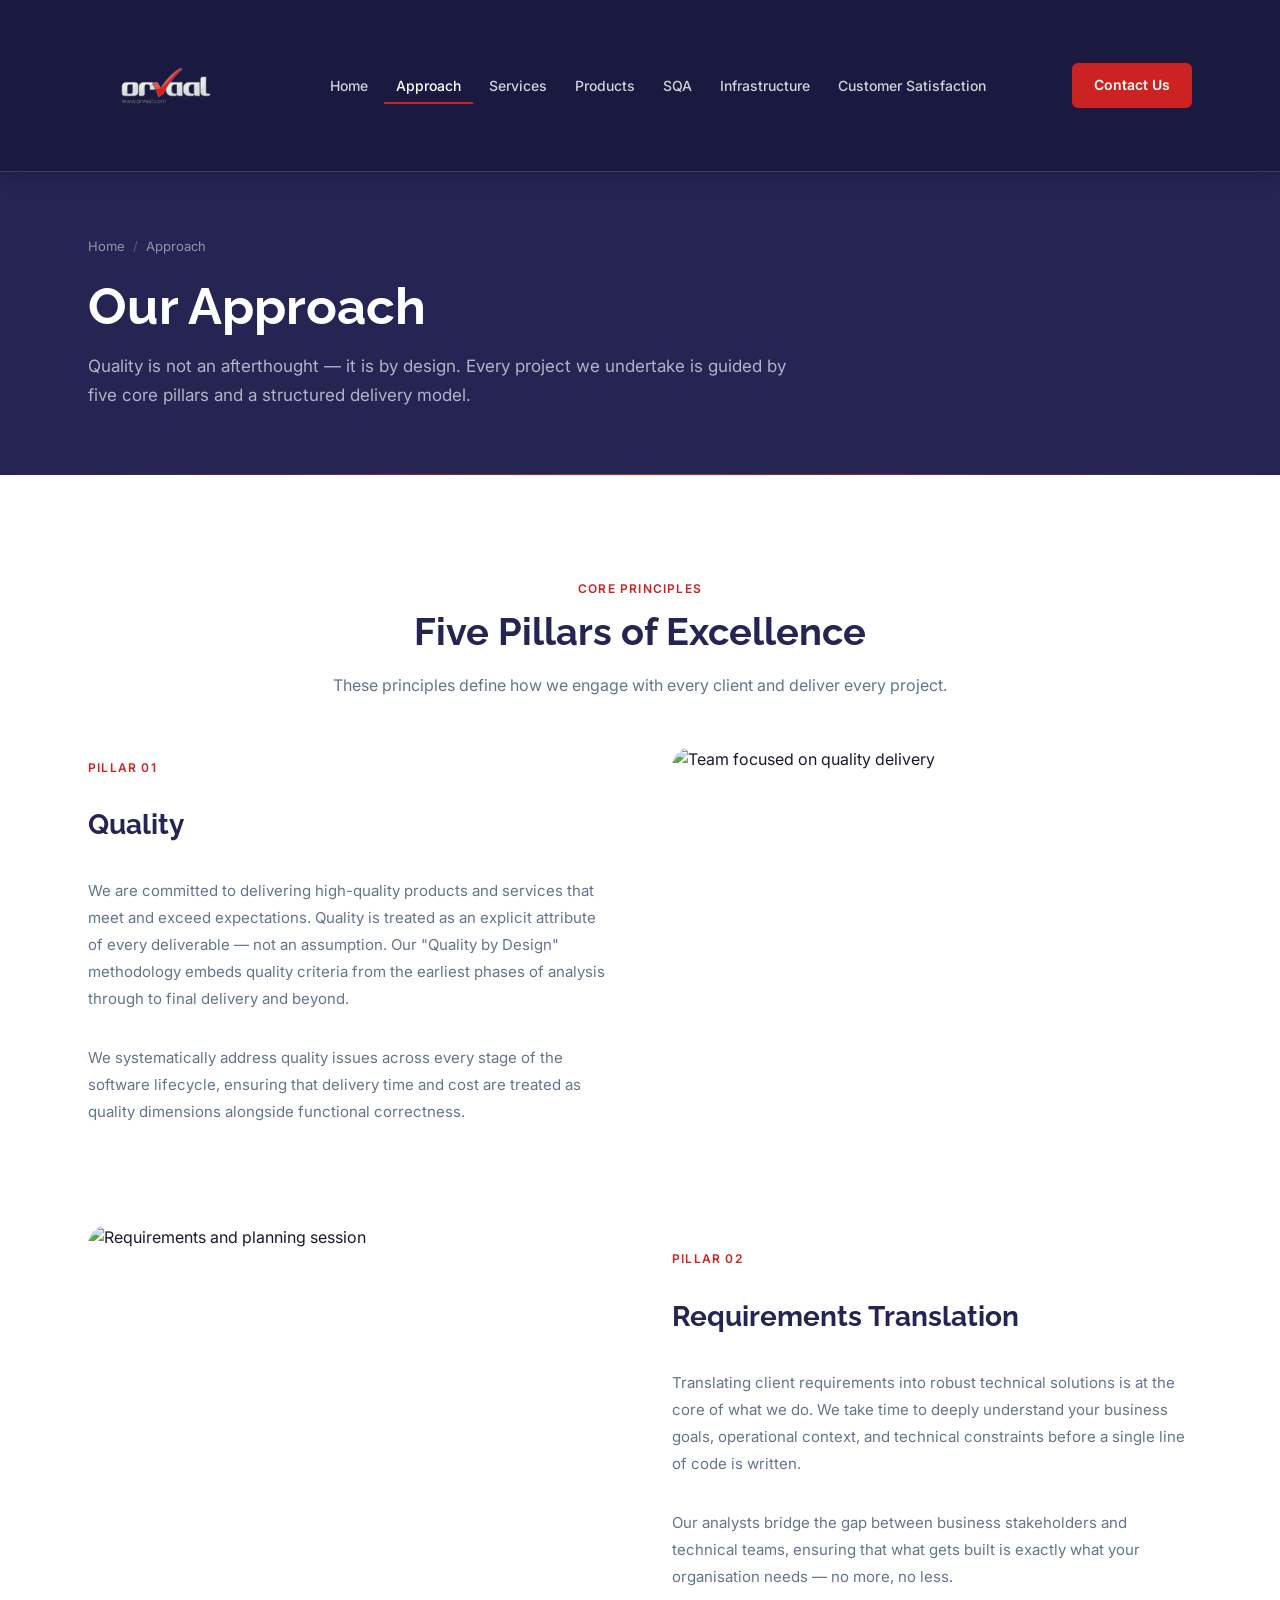
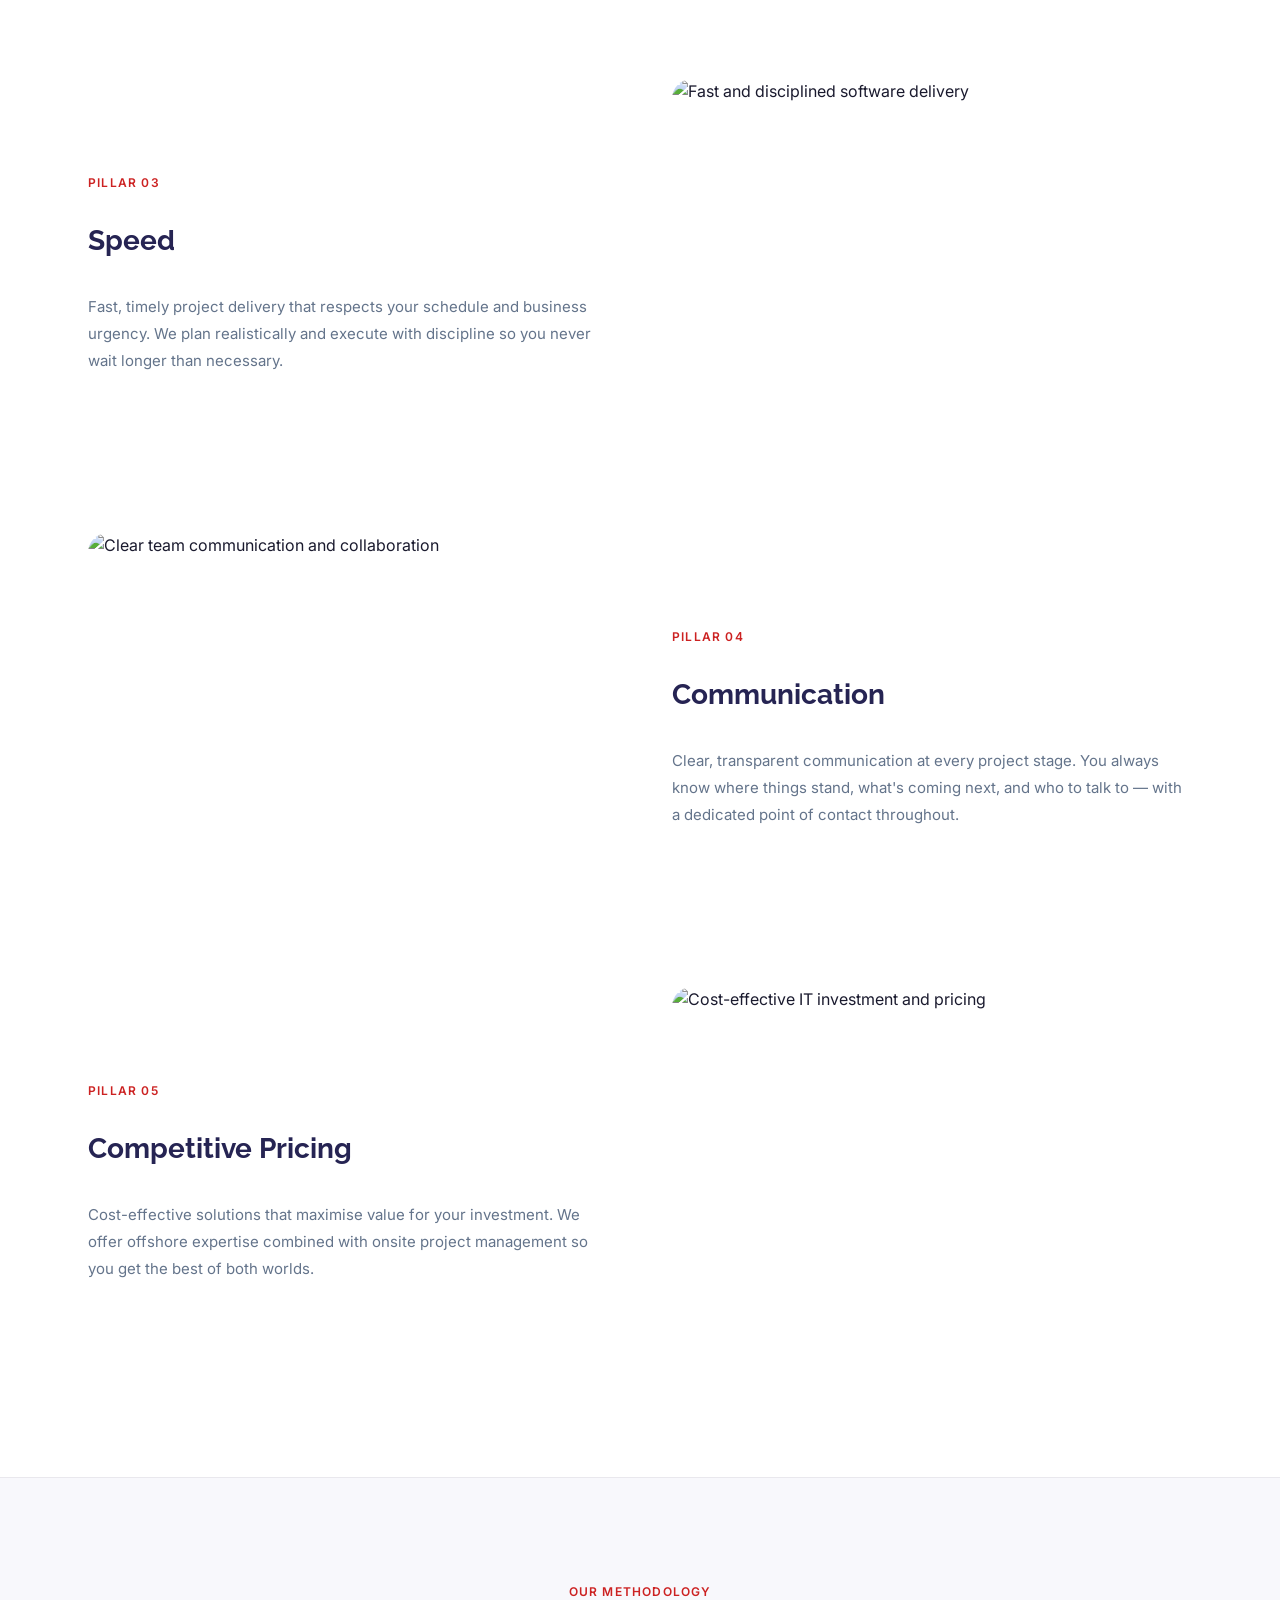
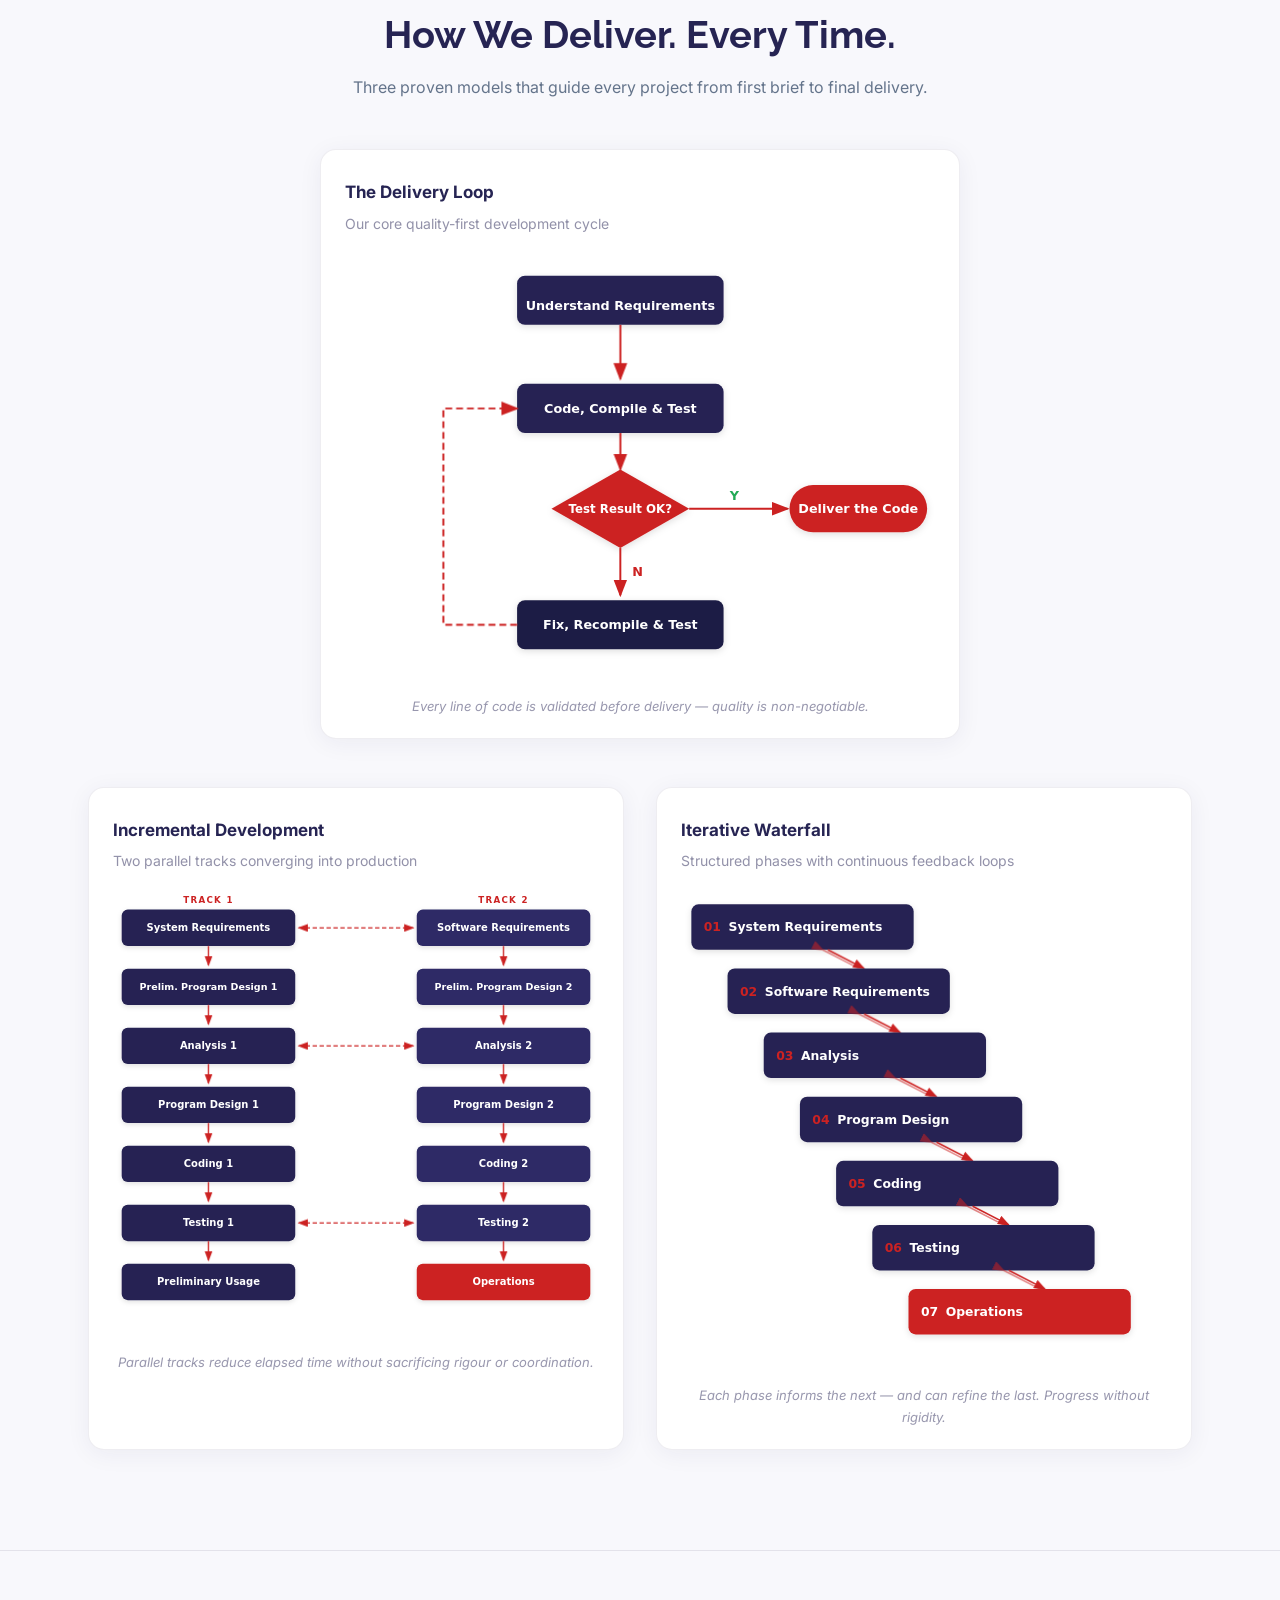
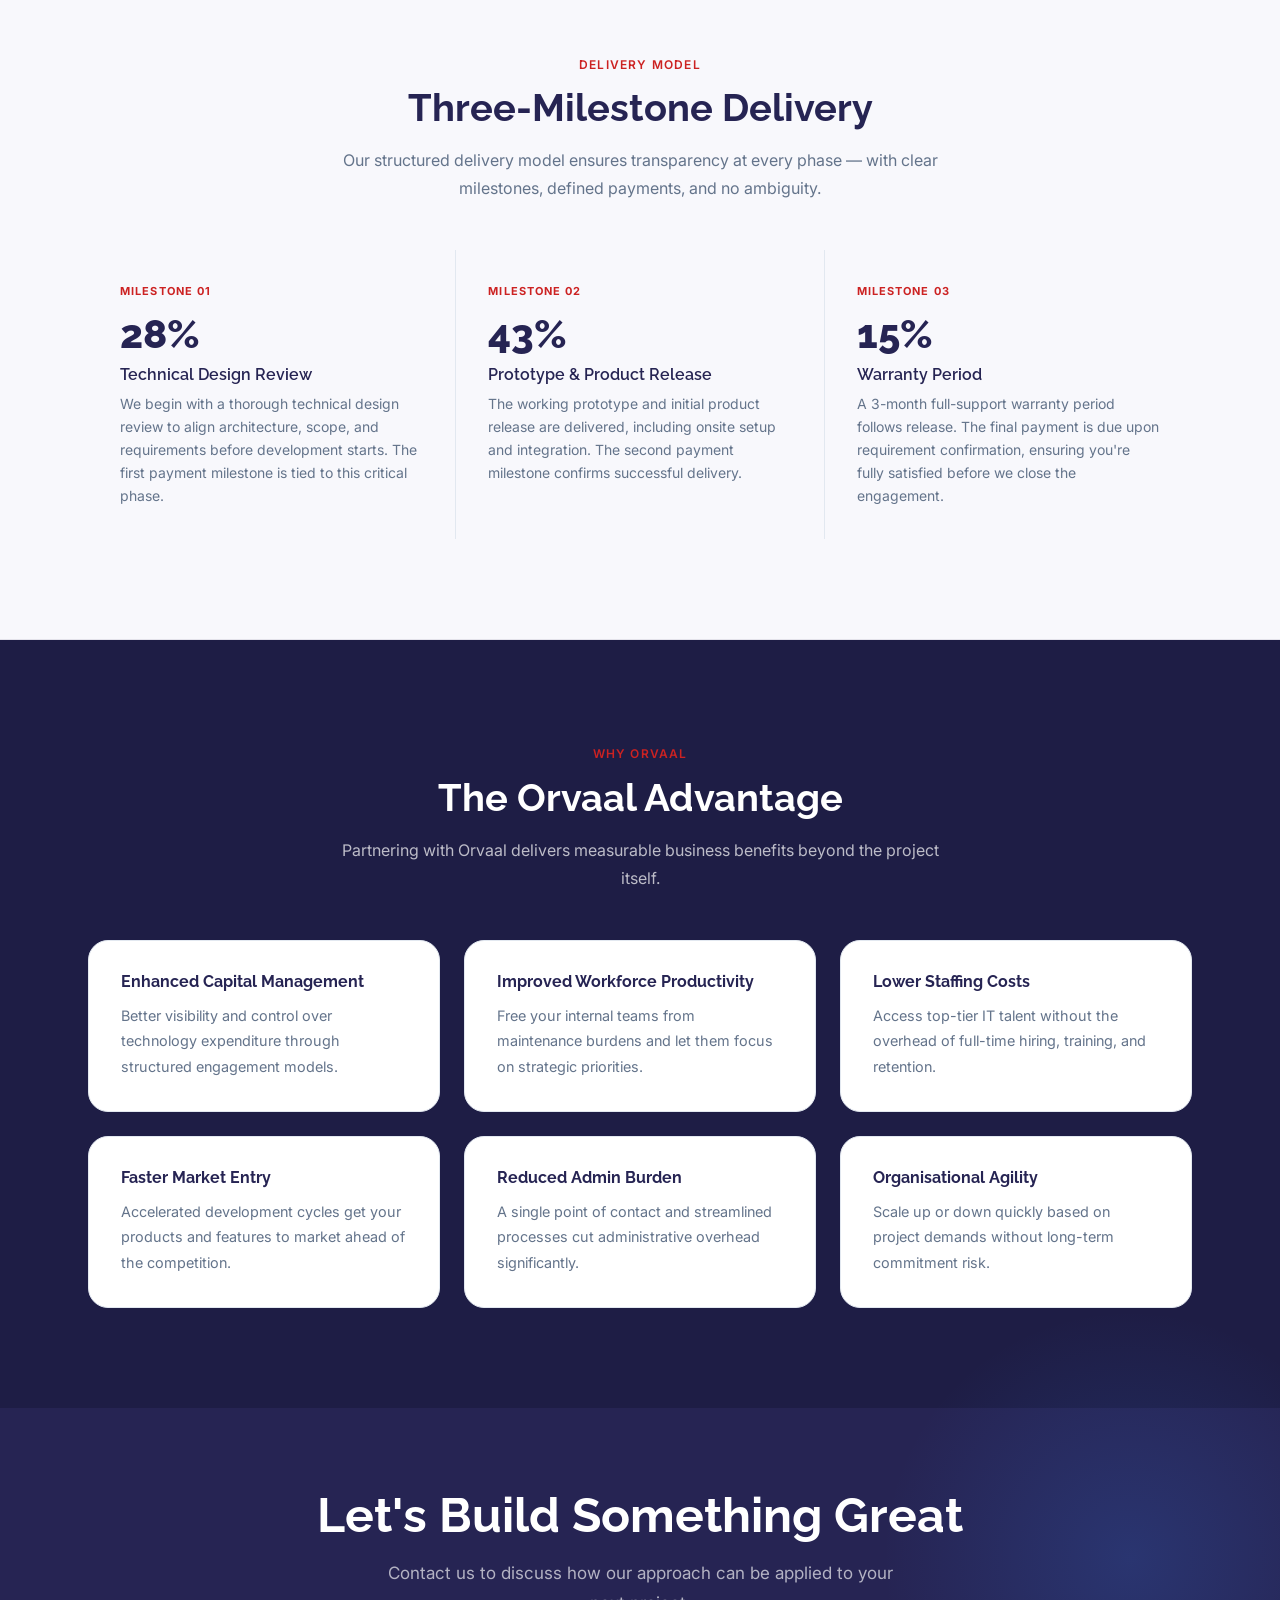
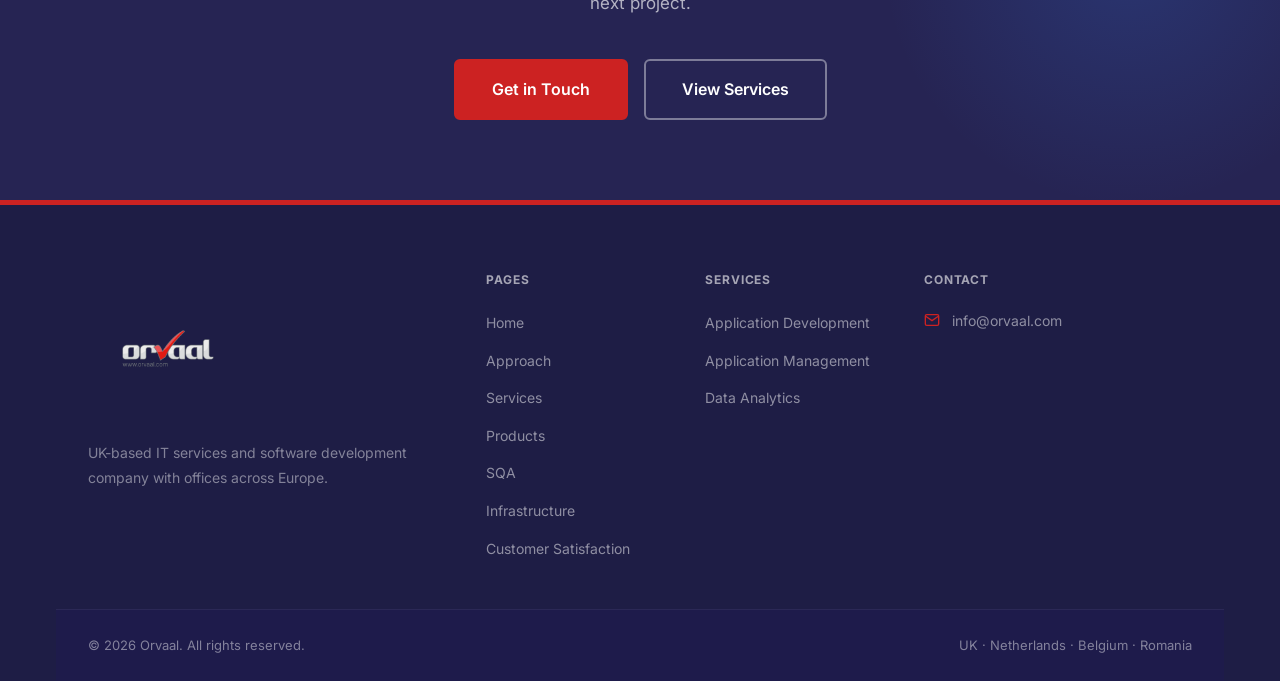
==== approach.html @ b8973913 "Update Pillar 04 communication image to real people in office discussion Co-Authored-By: Claude Sonn" ====
<!DOCTYPE html>
<html lang="en">
<head>
  <meta charset="UTF-8" />
  <meta name="viewport" content="width=device-width, initial-scale=1.0" />
  <meta name="description" content="Orvaal's approach to quality IT delivery — five pillars of excellence and a proven three-milestone delivery model." />
  <title>Approach | Orvaal</title>
  <link rel="stylesheet" href="css/style.css" />
  <style>
    /* ── Scroll stack — solid, no bleed-through ── */
    .stack-section {
      position: sticky;
      top: 0;
      z-index: var(--s-z, 1);
      will-change: transform;
      isolation: isolate;
      overflow: hidden;
      box-shadow: 0 -8px 30px rgba(0, 0, 0, 0.15);
      transform-origin: top center;
      transition: transform 0.5s cubic-bezier(0.22, 1, 0.36, 1);
    }
    .stack-section + .stack-section { border-radius: 16px 16px 0 0; }
    .stack-section.is-stacked { transform: scale(0.95) translateY(-8px); }
    @media (prefers-reduced-motion: reduce) {
      .stack-section { transition: none !important; will-change: auto; }
      .stack-section.is-stacked { transform: none !important; }
    }
    /* ── Methodology Diagrams ── */
    .diag-card { background:#fff; border-radius:16px; padding:28px 24px 20px; border:1px solid rgba(38,36,83,0.08); box-shadow:0 4px 24px rgba(38,36,83,0.06); }
    .diag-card__title { font-size:1.0625rem; font-weight:700; color:#262453; margin:0 0 4px; }
    .diag-card__subtitle { font-size:0.875rem; color:rgba(38,36,83,0.50); margin:0 0 20px; }
    .diag-card__takeaway { font-size:0.8125rem; font-style:italic; color:rgba(38,36,83,0.48); margin:16px 0 0; text-align:center; }
    .methodology-pair { display:grid; grid-template-columns:1fr 1fr; gap:32px; margin-top:40px; }
    @media (max-width:767px) { .methodology-pair { grid-template-columns:1fr; gap:36px; } }
    /* diagram animation */
    .diag-svg .diag-node, .diag-svg .diag-arrow { opacity:0; }
    .diag-svg.meth-vis .diag-node, .diag-svg.meth-vis .diag-arrow { animation:diagIn 0.45s ease forwards; }
    @keyframes diagIn { from { opacity:0; } to { opacity:1; } }
    @media (prefers-reduced-motion: reduce) {
      .diag-svg .diag-node, .diag-svg .diag-arrow { opacity:1; }
      .diag-svg.meth-vis .diag-node, .diag-svg.meth-vis .diag-arrow { animation:none; }
    }
      /* ── Mobile: fully disable scroll-stack ── */
    @media (max-width: 768px) {
      .stack-section {
        position: relative !important;
        top: auto !important;
        transform: none !important;
        height: auto !important;
        min-height: auto !important;
        overflow: visible !important;
        box-shadow: none !important;
        border-radius: 0 !important;
        will-change: auto !important;
        isolation: auto !important;
      }
      .stack-section.is-stacked {
        transform: none !important;
      }
    }
</style>
</head>
<body>
  <header>
    <nav class="nav nav--scrolled" role="navigation" aria-label="Main navigation">
      <div class="nav__inner">
        <a href="index.html" class="nav__logo" aria-label="Orvaal — Home">
          <img src="Logo.png" alt="Orvaal" class="nav__logo-img" />
          <span class="nav__logo-tagline">computer sapiens</span>
        </a>
        <ul class="nav__links" role="list">
          <li><a href="index.html" class="nav__link">Home</a></li>
          <li><a href="approach.html" class="nav__link active">Approach</a></li>
          <li><a href="services.html" class="nav__link">Services</a></li>
          <li><a href="products.html" class="nav__link">Products</a></li>
          <li><a href="sqa.html" class="nav__link">SQA</a></li>
          <li><a href="infrastructure.html" class="nav__link">Infrastructure</a></li>
          <li><a href="customer-satisfaction.html" class="nav__link">Customer Satisfaction</a></li>
        </ul>
        <div class="nav__actions">
          <a href="contact.html" class="btn btn--primary btn--sm">Contact Us</a>
          <button class="nav__hamburger" aria-label="Toggle mobile menu" aria-expanded="false" aria-controls="mobileMenu"><span></span><span></span><span></span></button>
        </div>
      </div>
    </nav>
    <div class="nav__mobile" id="mobileMenu">
      <a href="index.html" class="nav__mobile-link">Home</a>
      <a href="approach.html" class="nav__mobile-link">Approach</a>
      <a href="services.html" class="nav__mobile-link">Services</a>
      <a href="products.html" class="nav__mobile-link">Products</a>
      <a href="sqa.html" class="nav__mobile-link">SQA</a>
      <a href="infrastructure.html" class="nav__mobile-link">Infrastructure</a>
      <a href="customer-satisfaction.html" class="nav__mobile-link">Customer Satisfaction</a>
      <a href="contact.html" class="btn btn--primary nav__mobile-cta">Contact Us</a>
    </div>
  </header>

  <main>
    <section class="page-hero stack-section" style="--s-z:1;background:#262453;--bg-image:url('https://images.unsplash.com/photo-1531297484001-80022131f5a1?w=1920&q=60&auto=format&fit=crop');" aria-labelledby="page-title">
      <div class="container">
        <div class="page-hero__content">
          <nav class="page-hero__breadcrumb" aria-label="Breadcrumb">
            <a href="index.html">Home</a>
            <span class="page-hero__breadcrumb-sep" aria-hidden="true">/</span>
            <span aria-current="page">Approach</span>
          </nav>
          <h1 class="page-hero__title" id="page-title">Our Approach</h1>
          <p class="page-hero__subtitle">Quality is not an afterthought — it is by design. Every project we undertake is guided by five core pillars and a structured delivery model.</p>
        </div>
      </div>
    </section>

    <!-- Five Pillars -->
    <section class="section stack-section" style="--s-z:2;background:#ffffff" aria-labelledby="pillars-title">
      <div class="container">
        <div class="section-header section-header--center">
          <span class="eyebrow">Core Principles</span>
          <h2 class="section-title" id="pillars-title">Five Pillars of Excellence</h2>
          <p class="section-subtitle">These principles define how we engage with every client and deliver every project.</p>
        </div>
        <div style="display:grid;grid-template-columns:1fr;gap:var(--space-6);" class="pillars-full">
          <div class="split reveal">
            <div class="split__content">
              <span class="eyebrow">Pillar 01</span>
              <h3 class="section-title" style="font-size:1.75rem;">Quality</h3>
              <p class="split__body">We are committed to delivering high-quality products and services that meet and exceed expectations. Quality is treated as an explicit attribute of every deliverable — not an assumption. Our "Quality by Design" methodology embeds quality criteria from the earliest phases of analysis through to final delivery and beyond.</p>
              <p class="split__body">We systematically address quality issues across every stage of the software lifecycle, ensuring that delivery time and cost are treated as quality dimensions alongside functional correctness.</p>
            </div>
            <div class="split__image">
              <img src="https://images.unsplash.com/photo-1504384308090-c894fdcc538d?w=800&q=85&auto=format&fit=crop" alt="Team focused on quality delivery" loading="lazy" width="800" height="600" />
            </div>
          </div>

          <div class="split split--reverse reveal" style="margin-top:var(--space-16);">
            <div class="split__content">
              <span class="eyebrow">Pillar 02</span>
              <h3 class="section-title" style="font-size:1.75rem;">Requirements Translation</h3>
              <p class="split__body">Translating client requirements into robust technical solutions is at the core of what we do. We take time to deeply understand your business goals, operational context, and technical constraints before a single line of code is written.</p>
              <p class="split__body">Our analysts bridge the gap between business stakeholders and technical teams, ensuring that what gets built is exactly what your organisation needs — no more, no less.</p>
            </div>
            <div class="split__image">
              <img src="https://images.unsplash.com/photo-1552664730-d307ca884978?w=800&q=85&auto=format&fit=crop" alt="Requirements and planning session" loading="lazy" width="800" height="600" />
            </div>
          </div>
        </div>

        <div class="split reveal" style="margin-top:var(--space-16);">
          <div class="split__content">
            <span class="eyebrow">Pillar 03</span>
            <h3 class="section-title" style="font-size:1.75rem;">Speed</h3>
            <p class="split__body">Fast, timely project delivery that respects your schedule and business urgency. We plan realistically and execute with discipline so you never wait longer than necessary.</p>
          </div>
          <div class="split__image">
            <img src="https://images.unsplash.com/photo-1461749280684-dccba630e2f6?w=800&q=85&auto=format&fit=crop" alt="Fast and disciplined software delivery" loading="lazy" width="800" height="600" />
          </div>
        </div>

        <div class="split split--reverse reveal" style="margin-top:var(--space-16);">
          <div class="split__content">
            <span class="eyebrow">Pillar 04</span>
            <h3 class="section-title" style="font-size:1.75rem;">Communication</h3>
            <p class="split__body">Clear, transparent communication at every project stage. You always know where things stand, what's coming next, and who to talk to — with a dedicated point of contact throughout.</p>
          </div>
          <div class="split__image">
            <img src="https://images.unsplash.com/photo-1522071820081-009f0129c71c?w=800&q=85&auto=format&fit=crop" alt="Clear team communication and collaboration" loading="lazy" width="800" height="600" />
          </div>
        </div>

        <div class="split reveal" style="margin-top:var(--space-16);">
          <div class="split__content">
            <span class="eyebrow">Pillar 05</span>
            <h3 class="section-title" style="font-size:1.75rem;">Competitive Pricing</h3>
            <p class="split__body">Cost-effective solutions that maximise value for your investment. We offer offshore expertise combined with onsite project management so you get the best of both worlds.</p>
          </div>
          <div class="split__image">
            <img src="https://images.unsplash.com/photo-1554224155-8d04cb21cd6c?w=800&q=85&auto=format&fit=crop" alt="Cost-effective IT investment and pricing" loading="lazy" width="800" height="600" />
          </div>
        </div>
      </div>
    </section>

    <!-- Our Methodology -->
    <section class="section stack-section" style="--s-z:3;background:#f8f8fc" aria-labelledby="methodology-title">
      <div class="container">
        <div class="section-header section-header--center">
          <span class="eyebrow">Our Methodology</span>
          <h2 class="section-title" id="methodology-title">How We Deliver. Every Time.</h2>
          <p class="section-subtitle">Three proven models that guide every project from first brief to final delivery.</p>
        </div>

        <!-- Diagram 1 — Delivery Loop (full width) -->
        <div style="max-width:640px;margin:0 auto 48px;">
          <div class="diag-card">
            <p class="diag-card__title">The Delivery Loop</p>
            <p class="diag-card__subtitle">Our core quality-first development cycle</p>
            <svg class="diag-svg" viewBox="0 0 600 430" xmlns="http://www.w3.org/2000/svg" style="width:100%;display:block;overflow:visible" aria-hidden="true">
              <defs>
                <marker id="dl-arr" markerWidth="9" markerHeight="7" refX="8" refY="3.5" orient="auto">
                  <polygon points="0 0,9 3.5,0 7" fill="#CC2222"/>
                </marker>
                <filter id="dl-sh" x="-25%" y="-25%" width="150%" height="150%">
                  <feDropShadow dx="0" dy="2" stdDeviation="4" flood-color="rgba(0,0,0,0.13)"/>
                </filter>
              </defs>
              <!-- Node 1 -->
              <g class="diag-node" style="animation-delay:0s">
                <rect x="175" y="20" width="210" height="50" rx="8" fill="#262453" filter="url(#dl-sh)"/>
                <text x="280" y="50" text-anchor="middle" fill="#fff" font-size="13" font-weight="600" font-family="system-ui,sans-serif" dy="0.35em">Understand Requirements</text>
              </g>
              <!-- Arrow 1→2 -->
              <line class="diag-arrow" style="animation-delay:0.15s" x1="280" y1="70" x2="280" y2="125" stroke="#CC2222" stroke-width="2" marker-end="url(#dl-arr)"/>
              <!-- Node 2 -->
              <g class="diag-node" style="animation-delay:0.2s">
                <rect x="175" y="130" width="210" height="50" rx="8" fill="#262453" filter="url(#dl-sh)"/>
                <text x="280" y="155" text-anchor="middle" fill="#fff" font-size="13" font-weight="600" font-family="system-ui,sans-serif" dy="0.35em">Code, Compile &amp; Test</text>
              </g>
              <!-- Arrow 2→diamond -->
              <line class="diag-arrow" style="animation-delay:0.35s" x1="280" y1="180" x2="280" y2="217" stroke="#CC2222" stroke-width="2" marker-end="url(#dl-arr)"/>
              <!-- Diamond (decision) -->
              <g class="diag-node" style="animation-delay:0.4s">
                <polygon points="280,217 350,257 280,297 210,257" fill="#CC2222" filter="url(#dl-sh)"/>
                <text x="280" y="257" text-anchor="middle" fill="#fff" font-size="12" font-weight="700" font-family="system-ui,sans-serif" dy="0.35em">Test Result OK?</text>
              </g>
              <!-- YES → Node 5 -->
              <g class="diag-arrow" style="animation-delay:0.55s">
                <line x1="350" y1="257" x2="450" y2="257" stroke="#CC2222" stroke-width="2" marker-end="url(#dl-arr)"/>
                <text x="396" y="248" text-anchor="middle" fill="#22AA55" font-size="13" font-weight="800" font-family="system-ui,sans-serif">Y</text>
              </g>
              <!-- NO → Node 4 -->
              <g class="diag-arrow" style="animation-delay:0.55s">
                <line x1="280" y1="297" x2="280" y2="345" stroke="#CC2222" stroke-width="2" marker-end="url(#dl-arr)"/>
                <text x="292" y="325" fill="#CC2222" font-size="13" font-weight="800" font-family="system-ui,sans-serif">N</text>
              </g>
              <!-- Node 4 -->
              <g class="diag-node" style="animation-delay:0.6s">
                <rect x="175" y="350" width="210" height="50" rx="8" fill="#1e1d45" filter="url(#dl-sh)"/>
                <text x="280" y="375" text-anchor="middle" fill="#fff" font-size="13" font-weight="600" font-family="system-ui,sans-serif" dy="0.35em">Fix, Recompile &amp; Test</text>
              </g>
              <!-- Loop arrow: Node4 back to Node2 via left -->
              <path class="diag-arrow" style="animation-delay:0.75s" d="M175,375 L100,375 L100,155 L175,155" fill="none" stroke="#CC2222" stroke-width="2" stroke-dasharray="7,4" marker-end="url(#dl-arr)"/>
              <!-- Node 5 (pill) -->
              <g class="diag-node" style="animation-delay:0.8s">
                <rect x="452" y="233" width="140" height="48" rx="24" fill="#CC2222" filter="url(#dl-sh)"/>
                <text x="522" y="257" text-anchor="middle" fill="#fff" font-size="13" font-weight="700" font-family="system-ui,sans-serif" dy="0.35em">Deliver the Code</text>
              </g>
            </svg>
            <p class="diag-card__takeaway">Every line of code is validated before delivery — quality is non-negotiable.</p>
          </div>
        </div>

        <!-- Diagrams 2 &amp; 3 — side by side -->
        <div class="methodology-pair">

          <!-- Diagram 2: Incremental Development -->
          <div class="diag-card">
            <p class="diag-card__title">Incremental Development</p>
            <p class="diag-card__subtitle">Two parallel tracks converging into production</p>
            <svg class="diag-svg" viewBox="0 0 560 508" xmlns="http://www.w3.org/2000/svg" style="width:100%;display:block" aria-hidden="true">
              <defs>
                <marker id="inc-d" markerWidth="8" markerHeight="6" refX="7" refY="3" orient="auto">
                  <polygon points="0 0,8 3,0 6" fill="#CC2222"/>
                </marker>
                <marker id="inc-r" markerWidth="8" markerHeight="6" refX="1" refY="3" orient="auto">
                  <polygon points="8 0,0 3,8 6" fill="#CC2222"/>
                </marker>
                <filter id="inc-sh" x="-25%" y="-25%" width="150%" height="150%">
                  <feDropShadow dx="0" dy="2" stdDeviation="3" flood-color="rgba(0,0,0,0.12)"/>
                </filter>
              </defs>
              <!-- Track labels -->
              <text x="110" y="10" text-anchor="middle" fill="#CC2222" font-size="10" font-weight="700" font-family="system-ui,sans-serif" letter-spacing="1.5">TRACK 1</text>
              <text x="450" y="10" text-anchor="middle" fill="#CC2222" font-size="10" font-weight="700" font-family="system-ui,sans-serif" letter-spacing="1.5">TRACK 2</text>
              <!-- LEFT nodes (x=10, w=200, h=42, gap=26, rows at y=18,86,154,222,290,358,426) -->
              <g class="diag-node" style="animation-delay:0s"><rect x="10" y="18" width="200" height="42" rx="7" fill="#262453" filter="url(#inc-sh)"/><text x="110" y="39" text-anchor="middle" fill="#fff" font-size="11.5" font-weight="600" font-family="system-ui,sans-serif" dy="0.35em">System Requirements</text></g>
              <g class="diag-node" style="animation-delay:0.08s"><rect x="10" y="86" width="200" height="42" rx="7" fill="#262453" filter="url(#inc-sh)"/><text x="110" y="107" text-anchor="middle" fill="#fff" font-size="11" font-weight="600" font-family="system-ui,sans-serif" dy="0.35em">Prelim. Program Design 1</text></g>
              <g class="diag-node" style="animation-delay:0.16s"><rect x="10" y="154" width="200" height="42" rx="7" fill="#262453" filter="url(#inc-sh)"/><text x="110" y="175" text-anchor="middle" fill="#fff" font-size="11.5" font-weight="600" font-family="system-ui,sans-serif" dy="0.35em">Analysis 1</text></g>
              <g class="diag-node" style="animation-delay:0.24s"><rect x="10" y="222" width="200" height="42" rx="7" fill="#262453" filter="url(#inc-sh)"/><text x="110" y="243" text-anchor="middle" fill="#fff" font-size="11.5" font-weight="600" font-family="system-ui,sans-serif" dy="0.35em">Program Design 1</text></g>
              <g class="diag-node" style="animation-delay:0.32s"><rect x="10" y="290" width="200" height="42" rx="7" fill="#262453" filter="url(#inc-sh)"/><text x="110" y="311" text-anchor="middle" fill="#fff" font-size="11.5" font-weight="600" font-family="system-ui,sans-serif" dy="0.35em">Coding 1</text></g>
              <g class="diag-node" style="animation-delay:0.4s"><rect x="10" y="358" width="200" height="42" rx="7" fill="#262453" filter="url(#inc-sh)"/><text x="110" y="379" text-anchor="middle" fill="#fff" font-size="11.5" font-weight="600" font-family="system-ui,sans-serif" dy="0.35em">Testing 1</text></g>
              <g class="diag-node" style="animation-delay:0.48s"><rect x="10" y="426" width="200" height="42" rx="7" fill="#262453" filter="url(#inc-sh)"/><text x="110" y="447" text-anchor="middle" fill="#fff" font-size="11.5" font-weight="600" font-family="system-ui,sans-serif" dy="0.35em">Preliminary Usage</text></g>
              <!-- LEFT down arrows -->
              <line class="diag-arrow" style="animation-delay:0.56s" x1="110" y1="60" x2="110" y2="82" stroke="#CC2222" stroke-width="1.5" marker-end="url(#inc-d)"/>
              <line class="diag-arrow" style="animation-delay:0.56s" x1="110" y1="128" x2="110" y2="150" stroke="#CC2222" stroke-width="1.5" marker-end="url(#inc-d)"/>
              <line class="diag-arrow" style="animation-delay:0.56s" x1="110" y1="196" x2="110" y2="218" stroke="#CC2222" stroke-width="1.5" marker-end="url(#inc-d)"/>
              <line class="diag-arrow" style="animation-delay:0.56s" x1="110" y1="264" x2="110" y2="286" stroke="#CC2222" stroke-width="1.5" marker-end="url(#inc-d)"/>
              <line class="diag-arrow" style="animation-delay:0.56s" x1="110" y1="332" x2="110" y2="354" stroke="#CC2222" stroke-width="1.5" marker-end="url(#inc-d)"/>
              <line class="diag-arrow" style="animation-delay:0.56s" x1="110" y1="400" x2="110" y2="422" stroke="#CC2222" stroke-width="1.5" marker-end="url(#inc-d)"/>
              <!-- RIGHT nodes (x=350, w=200) -->
              <g class="diag-node" style="animation-delay:0s"><rect x="350" y="18" width="200" height="42" rx="7" fill="#2d2a66" filter="url(#inc-sh)"/><text x="450" y="39" text-anchor="middle" fill="#fff" font-size="11.5" font-weight="600" font-family="system-ui,sans-serif" dy="0.35em">Software Requirements</text></g>
              <g class="diag-node" style="animation-delay:0.08s"><rect x="350" y="86" width="200" height="42" rx="7" fill="#2d2a66" filter="url(#inc-sh)"/><text x="450" y="107" text-anchor="middle" fill="#fff" font-size="11" font-weight="600" font-family="system-ui,sans-serif" dy="0.35em">Prelim. Program Design 2</text></g>
              <g class="diag-node" style="animation-delay:0.16s"><rect x="350" y="154" width="200" height="42" rx="7" fill="#2d2a66" filter="url(#inc-sh)"/><text x="450" y="175" text-anchor="middle" fill="#fff" font-size="11.5" font-weight="600" font-family="system-ui,sans-serif" dy="0.35em">Analysis 2</text></g>
              <g class="diag-node" style="animation-delay:0.24s"><rect x="350" y="222" width="200" height="42" rx="7" fill="#2d2a66" filter="url(#inc-sh)"/><text x="450" y="243" text-anchor="middle" fill="#fff" font-size="11.5" font-weight="600" font-family="system-ui,sans-serif" dy="0.35em">Program Design 2</text></g>
              <g class="diag-node" style="animation-delay:0.32s"><rect x="350" y="290" width="200" height="42" rx="7" fill="#2d2a66" filter="url(#inc-sh)"/><text x="450" y="311" text-anchor="middle" fill="#fff" font-size="11.5" font-weight="600" font-family="system-ui,sans-serif" dy="0.35em">Coding 2</text></g>
              <g class="diag-node" style="animation-delay:0.4s"><rect x="350" y="358" width="200" height="42" rx="7" fill="#2d2a66" filter="url(#inc-sh)"/><text x="450" y="379" text-anchor="middle" fill="#fff" font-size="11.5" font-weight="600" font-family="system-ui,sans-serif" dy="0.35em">Testing 2</text></g>
              <g class="diag-node" style="animation-delay:0.48s"><rect x="350" y="426" width="200" height="42" rx="7" fill="#CC2222" filter="url(#inc-sh)"/><text x="450" y="447" text-anchor="middle" fill="#fff" font-size="11.5" font-weight="700" font-family="system-ui,sans-serif" dy="0.35em">Operations</text></g>
              <!-- RIGHT down arrows -->
              <line class="diag-arrow" style="animation-delay:0.56s" x1="450" y1="60" x2="450" y2="82" stroke="#CC2222" stroke-width="1.5" marker-end="url(#inc-d)"/>
              <line class="diag-arrow" style="animation-delay:0.56s" x1="450" y1="128" x2="450" y2="150" stroke="#CC2222" stroke-width="1.5" marker-end="url(#inc-d)"/>
              <line class="diag-arrow" style="animation-delay:0.56s" x1="450" y1="196" x2="450" y2="218" stroke="#CC2222" stroke-width="1.5" marker-end="url(#inc-d)"/>
              <line class="diag-arrow" style="animation-delay:0.56s" x1="450" y1="264" x2="450" y2="286" stroke="#CC2222" stroke-width="1.5" marker-end="url(#inc-d)"/>
              <line class="diag-arrow" style="animation-delay:0.56s" x1="450" y1="332" x2="450" y2="354" stroke="#CC2222" stroke-width="1.5" marker-end="url(#inc-d)"/>
              <line class="diag-arrow" style="animation-delay:0.56s" x1="450" y1="400" x2="450" y2="422" stroke="#CC2222" stroke-width="1.5" marker-end="url(#inc-d)"/>
              <!-- Connecting arrows (dashed bidirectional) at rows 1, 3, 6 -->
              <g class="diag-arrow" style="animation-delay:0.65s">
                <line x1="214" y1="39" x2="346" y2="39" stroke="#CC2222" stroke-width="1.5" stroke-dasharray="5,3" marker-start="url(#inc-r)" marker-end="url(#inc-d)"/>
              </g>
              <g class="diag-arrow" style="animation-delay:0.7s">
                <line x1="214" y1="175" x2="346" y2="175" stroke="#CC2222" stroke-width="1.5" stroke-dasharray="5,3" marker-start="url(#inc-r)" marker-end="url(#inc-d)"/>
              </g>
              <g class="diag-arrow" style="animation-delay:0.75s">
                <line x1="214" y1="379" x2="346" y2="379" stroke="#CC2222" stroke-width="1.5" stroke-dasharray="5,3" marker-start="url(#inc-r)" marker-end="url(#inc-d)"/>
              </g>
            </svg>
            <p class="diag-card__takeaway">Parallel tracks reduce elapsed time without sacrificing rigour or coordination.</p>
          </div>

          <!-- Diagram 3: Iterative Waterfall -->
          <div class="diag-card">
            <p class="diag-card__title">Iterative Waterfall</p>
            <p class="diag-card__subtitle">Structured phases with continuous feedback loops</p>
            <svg class="diag-svg" viewBox="-10 0 470 458" xmlns="http://www.w3.org/2000/svg" style="width:100%;display:block" aria-hidden="true">
              <defs>
                <marker id="wf-d" markerWidth="8" markerHeight="6" refX="7" refY="3" orient="auto">
                  <polygon points="0 0,8 3,0 6" fill="#CC2222"/>
                </marker>
                <marker id="wf-u" markerWidth="8" markerHeight="6" refX="1" refY="3" orient="auto">
                  <polygon points="8 0,0 3,8 6" fill="#CC2222"/>
                </marker>
                <filter id="wf-sh" x="-25%" y="-25%" width="150%" height="150%">
                  <feDropShadow dx="0" dy="2" stdDeviation="3" flood-color="rgba(0,0,0,0.12)"/>
                </filter>
              </defs>
              <!-- Steps: offset (35, 62) per step; h=44; gap=18 -->
              <!-- Step 1: x=0 y=10 -->
              <g class="diag-node" style="animation-delay:0s">
                <rect x="0" y="10" width="215" height="44" rx="7" fill="#262453" filter="url(#wf-sh)"/>
                <text x="12" y="32" fill="#CC2222" font-size="12" font-weight="800" font-family="system-ui,sans-serif" dy="0.35em">01</text>
                <text x="36" y="32" fill="#fff" font-size="12" font-weight="600" font-family="system-ui,sans-serif" dy="0.35em">System Requirements</text>
              </g>
              <g class="diag-arrow" style="animation-delay:0.1s">
                <line x1="132" y1="54" x2="167" y2="72" stroke="#CC2222" stroke-width="1.5" marker-end="url(#wf-d)"/>
                <line x1="162" y1="72" x2="127" y2="54" stroke="#CC2222" stroke-width="1.5" marker-end="url(#wf-u)" opacity="0.55"/>
              </g>
              <!-- Step 2: x=35 y=72 -->
              <g class="diag-node" style="animation-delay:0.15s">
                <rect x="35" y="72" width="215" height="44" rx="7" fill="#262453" filter="url(#wf-sh)"/>
                <text x="47" y="94" fill="#CC2222" font-size="12" font-weight="800" font-family="system-ui,sans-serif" dy="0.35em">02</text>
                <text x="71" y="94" fill="#fff" font-size="12" font-weight="600" font-family="system-ui,sans-serif" dy="0.35em">Software Requirements</text>
              </g>
              <g class="diag-arrow" style="animation-delay:0.25s">
                <line x1="167" y1="116" x2="202" y2="134" stroke="#CC2222" stroke-width="1.5" marker-end="url(#wf-d)"/>
                <line x1="197" y1="134" x2="162" y2="116" stroke="#CC2222" stroke-width="1.5" marker-end="url(#wf-u)" opacity="0.55"/>
              </g>
              <!-- Step 3: x=70 y=134 -->
              <g class="diag-node" style="animation-delay:0.3s">
                <rect x="70" y="134" width="215" height="44" rx="7" fill="#262453" filter="url(#wf-sh)"/>
                <text x="82" y="156" fill="#CC2222" font-size="12" font-weight="800" font-family="system-ui,sans-serif" dy="0.35em">03</text>
                <text x="106" y="156" fill="#fff" font-size="12" font-weight="600" font-family="system-ui,sans-serif" dy="0.35em">Analysis</text>
              </g>
              <g class="diag-arrow" style="animation-delay:0.4s">
                <line x1="202" y1="178" x2="237" y2="196" stroke="#CC2222" stroke-width="1.5" marker-end="url(#wf-d)"/>
                <line x1="232" y1="196" x2="197" y2="178" stroke="#CC2222" stroke-width="1.5" marker-end="url(#wf-u)" opacity="0.55"/>
              </g>
              <!-- Step 4: x=105 y=196 -->
              <g class="diag-node" style="animation-delay:0.45s">
                <rect x="105" y="196" width="215" height="44" rx="7" fill="#262453" filter="url(#wf-sh)"/>
                <text x="117" y="218" fill="#CC2222" font-size="12" font-weight="800" font-family="system-ui,sans-serif" dy="0.35em">04</text>
                <text x="141" y="218" fill="#fff" font-size="12" font-weight="600" font-family="system-ui,sans-serif" dy="0.35em">Program Design</text>
              </g>
              <g class="diag-arrow" style="animation-delay:0.55s">
                <line x1="237" y1="240" x2="272" y2="258" stroke="#CC2222" stroke-width="1.5" marker-end="url(#wf-d)"/>
                <line x1="267" y1="258" x2="232" y2="240" stroke="#CC2222" stroke-width="1.5" marker-end="url(#wf-u)" opacity="0.55"/>
              </g>
              <!-- Step 5: x=140 y=258 -->
              <g class="diag-node" style="animation-delay:0.6s">
                <rect x="140" y="258" width="215" height="44" rx="7" fill="#262453" filter="url(#wf-sh)"/>
                <text x="152" y="280" fill="#CC2222" font-size="12" font-weight="800" font-family="system-ui,sans-serif" dy="0.35em">05</text>
                <text x="176" y="280" fill="#fff" font-size="12" font-weight="600" font-family="system-ui,sans-serif" dy="0.35em">Coding</text>
              </g>
              <g class="diag-arrow" style="animation-delay:0.7s">
                <line x1="272" y1="302" x2="307" y2="320" stroke="#CC2222" stroke-width="1.5" marker-end="url(#wf-d)"/>
                <line x1="302" y1="320" x2="267" y2="302" stroke="#CC2222" stroke-width="1.5" marker-end="url(#wf-u)" opacity="0.55"/>
              </g>
              <!-- Step 6: x=175 y=320 -->
              <g class="diag-node" style="animation-delay:0.75s">
                <rect x="175" y="320" width="215" height="44" rx="7" fill="#262453" filter="url(#wf-sh)"/>
                <text x="187" y="342" fill="#CC2222" font-size="12" font-weight="800" font-family="system-ui,sans-serif" dy="0.35em">06</text>
                <text x="211" y="342" fill="#fff" font-size="12" font-weight="600" font-family="system-ui,sans-serif" dy="0.35em">Testing</text>
              </g>
              <g class="diag-arrow" style="animation-delay:0.85s">
                <line x1="307" y1="364" x2="342" y2="382" stroke="#CC2222" stroke-width="1.5" marker-end="url(#wf-d)"/>
                <line x1="337" y1="382" x2="302" y2="364" stroke="#CC2222" stroke-width="1.5" marker-end="url(#wf-u)" opacity="0.55"/>
              </g>
              <!-- Step 7: x=210 y=382 — Operations (red) -->
              <g class="diag-node" style="animation-delay:0.9s">
                <rect x="210" y="382" width="215" height="44" rx="7" fill="#CC2222" filter="url(#wf-sh)"/>
                <text x="222" y="404" fill="#fff" font-size="12" font-weight="800" font-family="system-ui,sans-serif" dy="0.35em">07</text>
                <text x="246" y="404" fill="#fff" font-size="12" font-weight="700" font-family="system-ui,sans-serif" dy="0.35em">Operations</text>
              </g>
            </svg>
            <p class="diag-card__takeaway">Each phase informs the next — and can refine the last. Progress without rigidity.</p>
          </div>

        </div><!-- end methodology-pair -->
      </div>
    </section>

    <!-- Delivery Model -->
    <section class="section section--alt stack-section" style="--s-z:4;background:#f8f8fc" aria-labelledby="delivery-title">
      <div class="container">
        <div class="section-header section-header--center">
          <span class="eyebrow">Delivery Model</span>
          <h2 class="section-title" id="delivery-title">Three-Milestone Delivery</h2>
          <p class="section-subtitle">Our structured delivery model ensures transparency at every phase — with clear milestones, defined payments, and no ambiguity.</p>
        </div>
        <div class="milestone-list reveal">
          <div class="milestone-item">
            <p class="milestone-item__step">Milestone 01</p>
            <p class="milestone-item__percent">30%</p>
            <h3 class="milestone-item__title">Technical Design Review</h3>
            <p class="milestone-item__desc">We begin with a thorough technical design review to align architecture, scope, and requirements before development starts. The first payment milestone is tied to this critical phase.</p>
          </div>
          <div class="milestone-item">
            <p class="milestone-item__step">Milestone 02</p>
            <p class="milestone-item__percent">50%</p>
            <h3 class="milestone-item__title">Prototype &amp; Product Release</h3>
            <p class="milestone-item__desc">The working prototype and initial product release are delivered, including onsite setup and integration. The second payment milestone confirms successful delivery.</p>
          </div>
          <div class="milestone-item">
            <p class="milestone-item__step">Milestone 03</p>
            <p class="milestone-item__percent">20%</p>
            <h3 class="milestone-item__title">Warranty Period</h3>
            <p class="milestone-item__desc">A 3-month full-support warranty period follows release. The final payment is due upon requirement confirmation, ensuring you're fully satisfied before we close the engagement.</p>
          </div>
        </div>
      </div>
    </section>

    <!-- Competitive Advantages -->
    <section class="section section--dark stack-section" style="--s-z:5;background:#1e1d45" aria-labelledby="advantages-title">
      <div class="container">
        <div class="section-header section-header--center">
          <span class="eyebrow">Why Orvaal</span>
          <h2 class="section-title section-title--light" id="advantages-title">The Orvaal Advantage</h2>
          <p class="section-subtitle section-subtitle--light">Partnering with Orvaal delivers measurable business benefits beyond the project itself.</p>
        </div>
        <div class="info-grid" style="--info-bg:var(--color-bg-dark2);">
          <div class="product-card reveal">
            <h3 class="product-card__title" style="font-size:1rem;">Enhanced Capital Management</h3>
            <p class="product-card__desc">Better visibility and control over technology expenditure through structured engagement models.</p>
          </div>
          <div class="product-card reveal reveal-delay-1">
            <h3 class="product-card__title" style="font-size:1rem;">Improved Workforce Productivity</h3>
            <p class="product-card__desc">Free your internal teams from maintenance burdens and let them focus on strategic priorities.</p>
          </div>
          <div class="product-card reveal reveal-delay-2">
            <h3 class="product-card__title" style="font-size:1rem;">Lower Staffing Costs</h3>
            <p class="product-card__desc">Access top-tier IT talent without the overhead of full-time hiring, training, and retention.</p>
          </div>
          <div class="product-card reveal">
            <h3 class="product-card__title" style="font-size:1rem;">Faster Market Entry</h3>
            <p class="product-card__desc">Accelerated development cycles get your products and features to market ahead of the competition.</p>
          </div>
          <div class="product-card reveal reveal-delay-1">
            <h3 class="product-card__title" style="font-size:1rem;">Reduced Admin Burden</h3>
            <p class="product-card__desc">A single point of contact and streamlined processes cut administrative overhead significantly.</p>
          </div>
          <div class="product-card reveal reveal-delay-2">
            <h3 class="product-card__title" style="font-size:1rem;">Organisational Agility</h3>
            <p class="product-card__desc">Scale up or down quickly based on project demands without long-term commitment risk.</p>
          </div>
        </div>
      </div>
    </section>

    <section class="cta-banner stack-section" style="--s-z:6;background:#262453" aria-labelledby="cta-title">
      <div class="container">
        <div class="cta-banner__content reveal">
          <h2 class="cta-banner__title" id="cta-title">Let's Build Something Great</h2>
          <p class="cta-banner__subtitle">Contact us to discuss how our approach can be applied to your next project.</p>
          <div class="cta-banner__actions">
            <a href="contact.html" class="btn btn--primary btn--lg">Get in Touch</a>
            <a href="services.html" class="btn btn--outline btn--lg">View Services</a>
          </div>
        </div>
      </div>
    </section>
  </main>

  <footer class="footer" role="contentinfo">
    <div class="container">
      <div class="footer__grid">
        <div>
          <img src="Logo.png" alt="Orvaal" class="footer__logo-img" />
          <p class="footer__brand-desc">UK-based IT services and software development company with offices across Europe.</p>
        </div>
        <nav aria-label="Footer navigation">
          <p class="footer__heading">Pages</p>
          <ul class="footer__links">
            <li><a href="index.html" class="footer__link">Home</a></li>
            <li><a href="approach.html" class="footer__link">Approach</a></li>
            <li><a href="services.html" class="footer__link">Services</a></li>
            <li><a href="products.html" class="footer__link">Products</a></li>
            <li><a href="sqa.html" class="footer__link">SQA</a></li>
            <li><a href="infrastructure.html" class="footer__link">Infrastructure</a></li>
            <li><a href="customer-satisfaction.html" class="footer__link">Customer Satisfaction</a></li>
          </ul>
        </nav>
        <div>
          <p class="footer__heading">Services</p>
          <ul class="footer__links">
            <li><a href="services.html" class="footer__link">Application Development</a></li>
            <li><a href="services.html" class="footer__link">Application Management</a></li>
            <li><a href="services.html" class="footer__link">Data Analytics</a></li>
          </ul>
        </div>
        <address style="font-style:normal;">
          <p class="footer__heading">Contact</p>
          <div class="footer__contact-item">
            <svg class="footer__contact-icon" width="16" height="16" viewBox="0 0 24 24" fill="none" stroke="currentColor" stroke-width="2"><path d="M4 4h16c1.1 0 2 .9 2 2v12c0 1.1-.9 2-2 2H4c-1.1 0-2-.9-2-2V6c0-1.1.9-2 2-2z"/><polyline points="22,6 12,13 2,6"/></svg>
            <span class="footer__contact-text"><a href="mailto:info@orvaal.com" class="footer__link">info@orvaal.com</a></span>
          </div>
        </address>
      </div>
      <div class="footer__bottom">
        <p>© <span id="year">2025</span> Orvaal. All rights reserved.</p>
        <p>UK · Netherlands · Belgium · Romania</p>
      </div>
    </div>
  </footer>
  <script src="js/main.js"></script>
  <script>document.getElementById('year').textContent = new Date().getFullYear();</script>
  <script>
    (function () {
      var svgs = document.querySelectorAll('.diag-svg');
      if (!svgs.length) return;
      var obs = new IntersectionObserver(function (entries) {
        entries.forEach(function (e) {
          if (e.isIntersecting) {
            e.target.classList.add('meth-vis');
            obs.unobserve(e.target);
          }
        });
      }, { threshold: 0.15 });
      svgs.forEach(function (s) { obs.observe(s); });
    }());
  </script>
  <script>
    (function () {
      var els = document.querySelectorAll('.milestone-item__percent');
      if (!els.length) return;
      var DURATION = 1600, STAGGER = 200, animated = false;
      function easeOut(t) { return 1 - Math.pow(1 - t, 3); }
      function animatePct(el, target, delay) {
        var startTime = null;
        function step(ts) {
          if (startTime === null) startTime = ts + delay;
          var elapsed = ts - startTime;
          if (elapsed < 0) { requestAnimationFrame(step); return; }
          var progress = Math.min(elapsed / DURATION, 1);
          el.textContent = Math.round(easeOut(progress) * target) + '%';
          if (progress < 1) requestAnimationFrame(step);
        }
        requestAnimationFrame(step);
      }
      var targets = Array.from(els).map(function (el) {
        return { el: el, val: parseInt(el.textContent) };
      });
      var obs = new IntersectionObserver(function (entries) {
        if (entries[0].isIntersecting && !animated) {
          animated = true;
          targets.forEach(function (t, i) { animatePct(t.el, t.val, i * STAGGER); });
          obs.disconnect();
        }
      }, { threshold: 0.4 });
      var list = document.querySelector('.milestone-list');
      if (list) obs.observe(list);
    }());
  </script>
</body>
</html>
---- css/style.css ----
/* ============================================================
   Orvaal Design System
   Raleway (headings) + Inter (body)
   Primary: #0F172A  Accent: #3B82F6
   ============================================================ */

@import url('https://fonts.googleapis.com/css2?family=Raleway:wght@300;400;500;600;700;800&family=Inter:wght@300;400;500;600&display=swap');

/* ---- Tokens ---- */
:root {
  --color-primary:      #262453;
  --color-secondary:    #1E1B4B;
  --color-accent:       #CC2222;
  --color-accent-hover: #E02222;
  --color-accent-light: rgba(204,34,34,0.10);
  --color-white:        #FFFFFF;
  --color-bg:           #FFFFFF;
  --color-bg-alt:       #F8F8FC;
  --color-bg-dark:      #262453;
  --color-bg-dark2:     #1E1B4B;
  --color-text:         #1A1A2E;
  --color-text-muted:   #64748B;
  --color-border:       #E2E8F0;
  --color-border-dark:  rgba(255,255,255,0.10);

  --font-serif: 'Raleway', -apple-system, sans-serif;
  --font-sans:  'Inter', -apple-system, sans-serif;

  --space-1:  4px;
  --space-2:  8px;
  --space-3:  12px;
  --space-4:  16px;
  --space-5:  20px;
  --space-6:  24px;
  --space-8:  32px;
  --space-10: 40px;
  --space-12: 48px;
  --space-16: 64px;
  --space-20: 80px;
  --space-24: 96px;

  --max-width: 1200px;
  --nav-height: 172px;

  --radius-sm:   4px;
  --radius-md:   8px;
  --radius-lg:   12px;
  --radius-xl:   20px;
  --radius-full: 9999px;

  --shadow-sm:  0 1px 3px rgba(0,0,0,0.08), 0 1px 2px rgba(0,0,0,0.06);
  --shadow-md:  0 4px 16px rgba(0,0,0,0.10);
  --shadow-lg:  0 12px 40px rgba(0,0,0,0.14);
  --shadow-blue: 0 8px 32px rgba(59,130,246,0.25);

  --transition-base:   200ms ease;
  --transition-smooth: 300ms ease;
}

/* ---- Reset ---- */
*, *::before, *::after { box-sizing: border-box; margin: 0; padding: 0; }
html { font-size: 16px; scroll-behavior: smooth; -webkit-tap-highlight-color: transparent; }
body { font-family: var(--font-sans); color: var(--color-text); background: var(--color-bg); line-height: 1.6; -webkit-font-smoothing: antialiased; }
img { display: block; max-width: 100%; height: auto; }
a { color: inherit; text-decoration: none; }
ul { list-style: none; }
button { cursor: pointer; border: none; background: none; font: inherit; }

/* ---- Typography ---- */
h1, h2, h3, h4 { font-family: var(--font-serif); line-height: 1.15; color: var(--color-primary); }
p { line-height: 1.75; }

/* ---- Layout ---- */
.container { width: 100%; max-width: var(--max-width); margin: 0 auto; padding: 0 var(--space-6); }
@media (min-width: 768px)  { .container { padding: 0 var(--space-8); } }
@media (min-width: 1280px) { .container { padding: 0 var(--space-12); } }

.section        { padding: calc(var(--space-20) + 20px) 0; border-bottom: 1px solid rgba(38,36,83,0.10); }
.section--alt   { background: var(--color-bg-alt); }
.section--dark  { background: var(--color-bg-dark); border-bottom: none; }
.section--dark2 { background: var(--color-bg-dark2); border-bottom: none; }

.section-header { margin-bottom: var(--space-12); }
.section-header--center { text-align: center; }
.section-header--center .section-subtitle { max-width: 620px; margin: 0 auto; }

.section-title {
  font-size: clamp(1.75rem, 3vw, 2.5rem);
  font-weight: 700;
  color: var(--color-primary);
  margin-bottom: var(--space-4);
}
.section-title--light { color: var(--color-white); }

.section-subtitle {
  font-size: 1rem;
  color: var(--color-text-muted);
  line-height: 1.75;
  margin-top: var(--space-3);
}
.section-subtitle--light { color: rgba(255,255,255,0.7); }

.eyebrow {
  display: inline-block;
  font-size: 0.75rem;
  font-weight: 600;
  letter-spacing: 0.1em;
  text-transform: uppercase;
  color: var(--color-accent);
  margin-bottom: var(--space-3);
}

/* ---- Buttons ---- */
.btn {
  display: inline-flex;
  align-items: center;
  gap: var(--space-2);
  font-family: var(--font-sans);
  font-weight: 600;
  font-size: 0.9375rem;
  padding: 13px 28px;
  border-radius: 6px;
  border: 2px solid transparent;
  transition: background var(--transition-base), border-color var(--transition-base), color var(--transition-base), box-shadow var(--transition-base), transform var(--transition-base);
  white-space: nowrap;
  text-decoration: none;
  cursor: pointer;
}
.btn:hover { transform: translateY(-1px); }
.btn:active { transform: none; }
.btn--primary { background: var(--color-accent); color: var(--color-white); border-color: var(--color-accent); }
.btn--primary:hover { background: var(--color-accent-hover); border-color: var(--color-accent-hover); box-shadow: var(--shadow-blue); }
.btn--outline { background: transparent; color: var(--color-white); border-color: rgba(255,255,255,0.4); }
.btn--outline:hover { background: var(--color-white); color: var(--color-primary); border-color: var(--color-white); }
.btn--outline-dark { background: transparent; color: var(--color-accent); border-color: var(--color-accent); }
.btn--outline-dark:hover { background: var(--color-accent-light); }
.btn--lg { padding: 16px 36px; font-size: 1rem; }
.btn--sm { padding: 9px 20px; font-size: 0.875rem; }

/* ---- Navigation ---- */
.nav {
  position: fixed;
  top: 0; left: 0; right: 0;
  z-index: 1000;
  height: var(--nav-height);
  background: #1e1d45;
  border-bottom: 1px solid rgba(255,255,255,0.10);
  display: flex;
  align-items: center;
  transition: border-color var(--transition-smooth), box-shadow var(--transition-smooth), background var(--transition-smooth);
}
.nav--transparent { background: #1e1d45; }
.nav--scrolled { background: #1a1940; border-bottom: 1px solid rgba(255,255,255,0.15); box-shadow: 0 2px 20px rgba(0,0,0,0.22); }

.nav__inner {
  display: flex;
  align-items: center;
  justify-content: space-between;
  width: 100%;
  max-width: var(--max-width);
  margin: 0 auto;
  padding: 0 var(--space-6);
  gap: var(--space-4);
}
@media (min-width: 768px)  { .nav__inner { padding: 0 var(--space-8); } }
@media (min-width: 1280px) { .nav__inner { padding: 0 var(--space-12); } }

.nav__logo { display: flex; flex-direction: column; align-items: flex-start; text-decoration: none; flex-shrink: 0; gap: 2px; }
.nav__logo-tagline { display: none; }
.nav__logo-img { height: 156px; width: auto; display: block; object-fit: contain; }
@media (max-width: 767px) {
  :root { --nav-height: 120px; }
  .nav__logo-img { height: 104px; }
  .nav__inner { padding: 0 var(--space-5); }
}

.nav__links {
  display: none;
  align-items: center;
  gap: var(--space-1);
  flex: 1;
  justify-content: center;
}
@media (min-width: 1060px) { .nav__links { display: flex; } }

.nav__link {
  font-size: 0.875rem;
  font-weight: 500;
  padding: var(--space-2) var(--space-3);
  border-radius: var(--radius-md);
  color: rgba(255,255,255,0.80);
  transition: color var(--transition-base), background var(--transition-base);
  white-space: nowrap;
}
.nav__link:hover { color: #ffffff; background: rgba(255,255,255,0.08); }
.nav__link.active { color: #ffffff; border-bottom: 2px solid #CC2222; border-radius: 0; }

.nav__actions { display: flex; align-items: center; gap: var(--space-3); flex-shrink: 0; }

.nav__hamburger {
  display: flex;
  flex-direction: column;
  gap: 5px;
  padding: var(--space-2);
  border-radius: var(--radius-md);
}
@media (min-width: 1060px) { .nav__hamburger { display: none; } }
.nav__hamburger span { display: block; width: 22px; height: 2px; background: #ffffff; border-radius: 2px; transition: var(--transition-base); }

/* Mobile menu */
.nav__mobile {
  display: none;
  position: fixed;
  inset: var(--nav-height) 0 0 0;
  background: #262453;
  z-index: 999;
  padding: var(--space-6);
  flex-direction: column;
  gap: var(--space-2);
  overflow-y: auto;
  border-top: 1px solid rgba(255,255,255,0.10);
}
.nav__mobile.open { display: flex; }
.nav__mobile-link {
  font-size: 1rem;
  font-weight: 500;
  color: rgba(255,255,255,0.85);
  padding: var(--space-3) var(--space-4);
  border-radius: var(--radius-md);
  transition: background var(--transition-base), color var(--transition-base);
}
.nav__mobile-link:hover { background: rgba(255,255,255,0.08); color: #ffffff; }
.nav__mobile-cta { margin-top: var(--space-4); text-align: center; justify-content: center; }

/* ---- Hero ---- */
.hero {
  background: linear-gradient(135deg, #1a1940 0%, #262453 50%, #2d2860 100%);
  display: flex;
  align-items: center;
  justify-content: center;
  padding: calc(var(--nav-height) + 80px) 0 100px;
  position: relative;
  overflow: hidden;
}
.hero::before {
  content: '';
  position: absolute;
  inset: 0;
  background-image: radial-gradient(rgba(255,255,255,0.05) 1px, transparent 1px);
  background-size: 28px 28px;
  pointer-events: none;
  z-index: 0;
}
.hero::after {
  content: '';
  position: absolute;
  right: 0; bottom: 0;
  width: 70%; height: 70%;
  background: radial-gradient(circle at 80% 80%, rgba(204,34,34,0.15), transparent 60%);
  pointer-events: none;
  z-index: 0;
}
.hero__bg { display: none; }
.hero__gradient { display: none; }
.hero__shapes  { display: none; }

.hero__content {
  max-width: 720px;
  text-align: center;
  margin: 0 auto;
  position: relative;
  z-index: 1;
}
@media (max-width: 767px) {
  .hero { padding: calc(var(--nav-height) + var(--space-12)) 0 var(--space-12); }
}
.hero__eyebrow { color: rgba(255,255,255,0.55); margin-bottom: var(--space-5); }
.hero__title {
  font-family: var(--font-serif);
  font-size: clamp(2.5rem, 5.5vw, 4rem);
  font-weight: 800;
  color: #ffffff;
  line-height: 1.1;
  margin-bottom: var(--space-6);
}
.hero__title span { color: #CC2222; }
.hero__subtitle {
  font-size: clamp(1rem, 1.5vw, 1.125rem);
  color: rgba(255,255,255,0.75);
  line-height: 1.75;
  margin-bottom: var(--space-10);
  max-width: 560px;
  margin-left: auto;
  margin-right: auto;
}
.hero__actions { display: flex; gap: var(--space-4); flex-wrap: wrap; align-items: center; justify-content: center; }
/* Ghost button scoped to hero — white outline on dark bg */
.hero .btn--outline-dark {
  background: transparent;
  color: #ffffff;
  border: 1.5px solid rgba(255,255,255,0.45);
}
.hero .btn--outline-dark:hover { background: #ffffff; color: #262453; border-color: #ffffff; }
/* ---- Hero Stats Row (embedded in hero, Zapier-style) ---- */
.hero__stats {
  display: flex;
  gap: var(--space-10);
  flex-wrap: wrap;
  justify-content: center;
  margin-top: var(--space-10);
  padding-top: var(--space-8);
  border-top: 1px solid rgba(255,255,255,0.12);
}
.hero__stat { text-align: center; }
.hero__stat-number {
  font-family: var(--font-serif);
  font-size: clamp(1.75rem, 3vw, 2.25rem);
  font-weight: 700;
  color: var(--color-accent);
  line-height: 1;
  margin-bottom: 6px;
}
.hero__stat-label {
  font-size: 0.8125rem;
  color: rgba(255,255,255,0.65);
  letter-spacing: 0.02em;
}
@media (max-width: 600px) {
  .hero__stats { gap: var(--space-6); }
  .hero__stat-number { font-size: 1.5rem; }
}

.hero__scroll-indicator { display: none; }

/* ---- Page Hero ---- */
.page-hero {
  padding: calc(var(--nav-height) + var(--space-16)) 0 var(--space-16);
  background: var(--color-bg-dark);
  position: relative;
  overflow: hidden;
}
.page-hero::before {
  content: '';
  position: absolute;
  inset: 0;
  background-image: var(--bg-image);
  background-size: cover;
  background-position: center;
  opacity: 0.08;
}
.page-hero::after {
  content: '';
  position: absolute;
  bottom: 0; left: 0; right: 0;
  height: 1px;
  background: linear-gradient(90deg, transparent, var(--color-accent), transparent);
}
.page-hero__content { position: relative; z-index: 1; max-width: 700px; }
.page-hero__breadcrumb {
  display: flex;
  align-items: center;
  gap: var(--space-2);
  font-size: 0.8125rem;
  color: rgba(255,255,255,0.5);
  margin-bottom: var(--space-5);
}
.page-hero__breadcrumb a { color: rgba(255,255,255,0.5); }
.page-hero__breadcrumb a:hover { color: var(--color-accent); }
.page-hero__breadcrumb-sep { color: rgba(255,255,255,0.25); }
.page-hero__title {
  font-family: var(--font-serif);
  font-size: clamp(2rem, 4vw, 3.25rem);
  font-weight: 700;
  color: var(--color-white);
  line-height: 1.15;
  margin-bottom: var(--space-4);
}
.page-hero__subtitle { font-size: 1.0625rem; color: rgba(255,255,255,0.65); line-height: 1.75; }

/* ---- Showcase Image ---- */
.showcase {
  width: 100%;
  position: relative;
  overflow: hidden;
  height: 420px;
}
@media (min-width: 768px) { .showcase { height: 520px; } }
@media (min-width: 1280px) { .showcase { height: 600px; } }
.showcase__img {
  width: 100%;
  height: 100%;
  object-fit: cover;
  object-position: center 30%;
  display: block;
}
.showcase__overlay {
  position: absolute;
  inset: 0;
  background: linear-gradient(
    to bottom,
    rgba(15,23,42,0.35) 0%,
    rgba(15,23,42,0.05) 40%,
    rgba(15,23,42,0.05) 60%,
    rgba(15,23,42,0.35) 100%
  );
}
.showcase__label {
  position: absolute;
  bottom: var(--space-8);
  left: 50%;
  transform: translateX(-50%);
  display: flex;
  align-items: center;
  gap: var(--space-3);
  color: rgba(255,255,255,0.85);
  font-size: 0.8125rem;
  font-weight: 500;
  letter-spacing: 0.12em;
  text-transform: uppercase;
  white-space: nowrap;
}
.showcase__label::before,
.showcase__label::after {
  content: '';
  display: block;
  width: 48px;
  height: 1px;
  background: rgba(255,255,255,0.4);
}

/* ---- Services Strip ---- */
.services-strip {
  background: var(--color-white);
  border-bottom: 1px solid rgba(38,36,83,0.10);
  padding: calc(var(--space-16) + 20px) 0;
  border-radius: 20px 20px 0 0;
  margin-top: -20px;
  position: relative;
  z-index: 1;
}
.services-strip__grid {
  display: grid;
  grid-template-columns: 1fr;
  gap: var(--space-6);
}
@media (min-width: 768px) { .services-strip__grid { grid-template-columns: repeat(3, 1fr); } }

.services-strip__item {
  background: var(--color-white);
  border: 1px solid #E5E5E5;
  border-radius: 8px;
  padding: 32px;
  display: flex;
  flex-direction: column;
  align-items: flex-start;
  gap: var(--space-4);
  box-shadow: 0 2px 12px rgba(0,0,0,0.06);
  transition: box-shadow 0.2s ease, transform 0.2s ease, border-color 0.2s ease;
  position: relative;
  overflow: hidden;
}
.services-strip__item::before {
  content: '';
  position: absolute;
  left: 0; top: 0; bottom: 0;
  width: 3px;
  background: #CC2222;
  border-radius: 3px 0 0 3px;
  transform: scaleY(0);
  transform-origin: bottom;
  transition: transform 0.2s ease;
}
.services-strip__item:last-child { border-right: none; }
.services-strip__item:hover { box-shadow: 0 12px 40px rgba(38,36,83,0.12); transform: translateY(-6px); }
.services-strip__item:hover::before { transform: scaleY(1); }

.services-strip__dot { display: none; }

.services-strip__icon {
  display: flex;
  align-items: center;
  justify-content: center;
  width: 52px;
  height: 52px;
  background: rgba(38,36,83,0.08);
  border-radius: 12px;
  color: var(--color-primary);
  flex-shrink: 0;
  transition: background var(--transition-smooth), color var(--transition-smooth);
}
.services-strip__item:hover .services-strip__icon {
  background: rgba(204,34,34,0.10);
  color: var(--color-accent);
}
.services-strip__title { font-size: 1rem; font-weight: 700; color: var(--color-primary); font-family: var(--font-serif); }
.services-strip__desc { font-size: 0.875rem; color: var(--color-text-muted); line-height: 1.65; }

/* ---- Split Section ---- */
.split { display: grid; grid-template-columns: 1fr; gap: var(--space-12); align-items: center; }
@media (min-width: 900px) { .split { grid-template-columns: 1fr 1fr; gap: var(--space-16); } }
.split--reverse { }
@media (min-width: 900px) { .split--reverse .split__image { order: -1; } }
.split__image { border-radius: var(--radius-xl); overflow: hidden; aspect-ratio: 4/3; }
.split__image img { width: 100%; height: 100%; object-fit: cover; }
.split__content { display: flex; flex-direction: column; gap: var(--space-5); }
.split__body { font-size: 0.9375rem; color: var(--color-text-muted); line-height: 1.8; }
.split__body + .split__body { margin-top: var(--space-3); }
.split__actions { display: flex; gap: var(--space-4); flex-wrap: wrap; margin-top: var(--space-4); }

/* ---- About Stats Block (replaces image in split) ---- */
.stats-block { display: flex; flex-direction: column; gap: var(--space-4); }
.stats-block__grid {
  display: grid;
  grid-template-columns: 1fr 1fr;
  gap: var(--space-4);
}
.stats-block__item {
  padding: var(--space-6);
  background: var(--color-bg-alt);
  border-radius: var(--radius-lg);
  border-left: 3px solid var(--color-accent);
  transition: box-shadow var(--transition-smooth);
}
.stats-block__item:hover { box-shadow: 0 4px 16px rgba(38,36,83,0.08); }
.stats-block__number {
  font-family: var(--font-serif);
  font-size: clamp(2rem, 3vw, 2.75rem);
  font-weight: 700;
  color: var(--color-accent);
  line-height: 1;
  margin-bottom: 6px;
}
.stats-block__label {
  font-size: 0.875rem;
  font-weight: 600;
  color: var(--color-primary);
  margin-bottom: 2px;
}
.stats-block__desc { font-size: 0.8rem; color: var(--color-text-muted); line-height: 1.5; }

/* ---- Stats ---- */
.stats { background: var(--color-bg-dark); border-top: 3px solid var(--color-accent); padding: var(--space-12) 0; }
.stats__grid {
  display: grid;
  grid-template-columns: repeat(2, 1fr);
  gap: var(--space-8);
  text-align: center;
}
@media (min-width: 768px) { .stats__grid { grid-template-columns: repeat(4, 1fr); } }
.stat-item__number {
  font-family: var(--font-serif);
  font-size: clamp(2.5rem, 4vw, 3.5rem);
  font-weight: 700;
  color: var(--color-accent);
  line-height: 1;
  margin-bottom: var(--space-2);
}
.stat-item__label { font-size: 0.875rem; font-weight: 500; color: rgba(255,255,255,0.8); letter-spacing: 0.04em; }
/* Light variant — white bg stats section */
.stats--light { background: var(--color-white); border-top: none; border-bottom: 1px solid #E5E5E5; }
.stats--light .stat-item__label { color: var(--color-text-muted); }

/* ---- Service Cards ---- */
.services-grid {
  display: grid;
  grid-template-columns: 1fr;
  gap: var(--space-8);
}
@media (min-width: 768px) { .services-grid { grid-template-columns: repeat(2, 1fr); } }
@media (min-width: 1024px) { .services-grid { grid-template-columns: repeat(3, 1fr); } }

.service-card {
  background: var(--color-white);
  border: 1px solid var(--color-border);
  border-radius: var(--radius-xl);
  padding: var(--space-8);
  transition: box-shadow var(--transition-smooth), transform var(--transition-smooth), border-color var(--transition-smooth);
}
.service-card:hover { box-shadow: 0 4px 20px rgba(38,36,83,0.08); transform: translateY(-4px); border-color: var(--color-accent); }
.service-card__icon {
  width: 56px; height: 56px;
  background: var(--color-accent-light);
  border-radius: var(--radius-lg);
  display: flex; align-items: center; justify-content: center;
  color: var(--color-accent);
  margin-bottom: var(--space-5);
}
.service-card__title { font-size: 1.175rem; font-weight: 700; color: var(--color-primary); margin-bottom: var(--space-3); }
.service-card__desc { font-size: 0.9rem; color: var(--color-text-muted); line-height: 1.75; margin-bottom: var(--space-5); }
.service-card__list { display: flex; flex-direction: column; gap: var(--space-2); }
.service-card__list li {
  display: flex; align-items: flex-start; gap: var(--space-2);
  font-size: 0.875rem; color: var(--color-text-muted);
}
.service-card__list li::before {
  content: '';
  width: 6px; height: 6px;
  background: var(--color-accent);
  border-radius: 50%;
  margin-top: 7px;
  flex-shrink: 0;
}

/* ---- Product Cards ---- */
.products-grid {
  display: grid;
  grid-template-columns: 1fr;
  gap: var(--space-6);
}
@media (min-width: 640px) { .products-grid { grid-template-columns: repeat(2, 1fr); } }
@media (min-width: 1024px) { .products-grid { grid-template-columns: repeat(3, 1fr); } }

.product-card {
  background: var(--color-white);
  border: 1px solid var(--color-border);
  border-radius: var(--radius-xl);
  padding: var(--space-8);
  position: relative;
  overflow: hidden;
  transition: border-color var(--transition-smooth), box-shadow var(--transition-smooth), transform var(--transition-smooth);
}
.product-card::before {
  content: '';
  position: absolute;
  left: 0; top: 0; bottom: 0;
  width: 3px;
  background: var(--color-accent);
  border-radius: 3px 0 0 3px;
  transform: scaleY(0);
  transform-origin: bottom;
  transition: transform var(--transition-smooth);
}
.product-card:hover { border-color: rgba(204,34,34,0.3); box-shadow: 0 12px 40px rgba(38,36,83,0.12); transform: translateY(-6px); }
.product-card:hover::before { transform: scaleY(1); }
.product-card__badge {
  display: inline-block;
  font-size: 0.6875rem;
  font-weight: 600;
  letter-spacing: 0.08em;
  text-transform: uppercase;
  color: var(--color-white);
  background: var(--color-accent);
  padding: 4px 12px;
  border-radius: var(--radius-full);
  margin-bottom: var(--space-4);
}
.product-card__title { font-size: 1.25rem; font-weight: 700; color: var(--color-primary); margin-bottom: var(--space-3); }
.product-card__desc { font-size: 0.9rem; color: var(--color-text-muted); line-height: 1.75; }

/* ---- Approach / Pillar Cards ---- */
.pillars-grid {
  display: grid;
  grid-template-columns: 1fr;
  gap: var(--space-6);
}
@media (min-width: 640px) { .pillars-grid { grid-template-columns: repeat(2, 1fr); } }
@media (min-width: 1024px) { .pillars-grid { grid-template-columns: repeat(5, 1fr); } }

.pillar-card {
  text-align: left;
  padding: var(--space-8) var(--space-6);
  border: 1px solid var(--color-border);
  border-radius: var(--radius-xl);
  background: linear-gradient(135deg, #fff 0%, #f8f8fc 100%);
  position: relative;
  overflow: hidden;
  transition: box-shadow var(--transition-smooth), transform var(--transition-smooth);
}
.pillar-card:hover { box-shadow: 0 12px 40px rgba(38,36,83,0.10); transform: translateY(-4px); }
.pillar-card__number {
  font-family: var(--font-serif);
  font-size: 56px;
  font-weight: 800;
  color: #CC2222;
  opacity: 1;
  line-height: 1;
  display: block;
  margin-bottom: 12px;
}
.pillar-card__title { font-size: 1rem; font-weight: 700; color: var(--color-primary); margin-bottom: var(--space-3); }
.pillar-card__desc { font-size: 0.8125rem; color: var(--color-text-muted); line-height: 1.7; }

/* ---- Feature List ---- */
.feature-list { display: flex; flex-direction: column; gap: var(--space-5); }
.feature-item { display: flex; gap: var(--space-4); align-items: flex-start; }
.feature-item__icon {
  width: 40px; height: 40px;
  background: var(--color-accent-light);
  border-radius: var(--radius-md);
  display: flex; align-items: center; justify-content: center;
  color: var(--color-accent);
  flex-shrink: 0;
}
.feature-item__title { font-size: 0.9375rem; font-weight: 600; color: var(--color-primary); margin-bottom: var(--space-1); }
.feature-item__desc { font-size: 0.875rem; color: var(--color-text-muted); line-height: 1.65; }

/* ---- Dark Feature List ---- */
.feature-item--dark .feature-item__icon { background: rgba(59,130,246,0.12); }
.feature-item--dark .feature-item__title { color: var(--color-white); }
.feature-item--dark .feature-item__desc { color: rgba(255,255,255,0.55); }

/* ---- Milestone Timeline ---- */
.milestone-list { display: flex; flex-direction: column; gap: 0; }
@media (min-width: 768px) { .milestone-list { flex-direction: row; } }
.milestone-item {
  flex: 1;
  padding: var(--space-8);
  border-bottom: 2px solid var(--color-border);
  position: relative;
}
@media (min-width: 768px) { .milestone-item { border-bottom: none; border-right: 1px solid var(--color-border); } }
.milestone-item:last-child { border: none; }
.milestone-item__step {
  font-size: 0.6875rem;
  font-weight: 700;
  letter-spacing: 0.1em;
  text-transform: uppercase;
  color: var(--color-accent);
  margin-bottom: var(--space-3);
}
.milestone-item__percent {
  font-family: var(--font-serif);
  font-size: 2.5rem;
  font-weight: 800;
  color: var(--color-primary);
  line-height: 1;
  margin-bottom: var(--space-3);
}
.milestone-item__title { font-size: 1rem; font-weight: 600; color: var(--color-primary); margin-bottom: var(--space-2); }
.milestone-item__desc { font-size: 0.875rem; color: var(--color-text-muted); line-height: 1.65; }

/* ---- Info Grid (infrastructure etc) ---- */
.info-grid {
  display: grid;
  grid-template-columns: 1fr;
  gap: var(--space-6);
}
@media (min-width: 640px) { .info-grid { grid-template-columns: repeat(2, 1fr); } }
@media (min-width: 1024px) { .info-grid { grid-template-columns: repeat(3, 1fr); } }
.info-card {
  padding: var(--space-8);
  background: var(--color-white);
  border: 1px solid var(--color-border);
  border-radius: var(--radius-xl);
  transition: box-shadow var(--transition-smooth);
}
.info-card:hover { box-shadow: var(--shadow-md); }
.info-card__icon { color: var(--color-accent); margin-bottom: var(--space-4); }
.info-card__title { font-size: 1rem; font-weight: 700; color: var(--color-primary); margin-bottom: var(--space-3); }
.info-card__desc { font-size: 0.875rem; color: var(--color-text-muted); line-height: 1.7; }

/* ---- CTA Banner ---- */
.cta-banner {
  background: linear-gradient(135deg, var(--color-secondary) 0%, var(--color-bg-dark) 100%);
  padding: var(--space-20) 0;
  position: relative;
  overflow: hidden;
  border-bottom: 3px solid #CC2222;
}
.cta-banner::before {
  content: '';
  position: absolute;
  width: 500px; height: 500px;
  background: radial-gradient(circle, rgba(59,130,246,0.18) 0%, transparent 70%);
  top: -100px; right: -100px;
  pointer-events: none;
}
.cta-banner__content { text-align: center; position: relative; z-index: 1; }
.cta-banner__title { font-family: var(--font-serif); font-size: clamp(2rem, 4vw, 3rem); font-weight: 700; color: var(--color-white); margin-bottom: var(--space-4); }
.cta-banner__subtitle { font-size: 1.0625rem; color: rgba(255,255,255,0.65); margin-bottom: var(--space-10); max-width: 520px; margin-left: auto; margin-right: auto; }
.cta-banner__actions { display: flex; gap: var(--space-4); justify-content: center; flex-wrap: wrap; }
.cta-banner__email { color: rgba(255,255,255,0.65); font-size: 0.9375rem; display: flex; align-items: center; gap: var(--space-2); }
.cta-banner__email:hover { color: var(--color-accent); }
/* Light variant */
.cta-banner--light { background: var(--color-white); border-top: 1px solid #E5E5E5; border-bottom: 1px solid #E5E5E5; }
.cta-banner--light::before { display: none; }
.cta-banner--light .cta-banner__title { color: var(--color-primary); }
.cta-banner--light .cta-banner__subtitle { color: var(--color-text-muted); }
.cta-banner--light .cta-banner__email { color: var(--color-text-muted); }
.cta-banner--light .cta-banner__email:hover { color: var(--color-accent); }

/* ---- Footer ---- */
.footer { background: #1e1d45; padding: var(--space-16) 0 0; border-top: 2px solid var(--color-accent); }
.footer__grid {
  display: grid;
  grid-template-columns: 1fr;
  gap: var(--space-10);
  padding-bottom: var(--space-12);
}
@media (min-width: 640px) { .footer__grid { grid-template-columns: repeat(2, 1fr); } }
@media (min-width: 1024px) { .footer__grid { grid-template-columns: 2fr 1fr 1fr 1.5fr; } }
.footer__brand-name { font-family: var(--font-serif); font-size: 1.25rem; font-weight: 700; color: var(--color-white); margin-bottom: var(--space-3); }
.footer__logo-img { height: 160px; width: auto; max-width: 320px; display: block; margin-bottom: var(--space-3); object-fit: contain; }
.footer__brand-desc { font-size: 0.875rem; color: rgba(255,255,255,0.45); line-height: 1.75; margin-bottom: var(--space-5); }
.footer__badge {
  display: inline-flex; align-items: center; gap: var(--space-2);
  font-size: 0.75rem; font-weight: 500;
  color: var(--color-accent);
  background: rgba(59,130,246,0.1);
  padding: 4px 10px; border-radius: var(--radius-full);
  margin-right: var(--space-2); margin-bottom: var(--space-2);
}
.footer__heading { font-size: 0.75rem; font-weight: 700; letter-spacing: 0.08em; text-transform: uppercase; color: rgba(255,255,255,0.60); margin-bottom: var(--space-5); }
.footer__links { display: flex; flex-direction: column; gap: var(--space-3); }
.footer__link { font-size: 0.875rem; color: rgba(255,255,255,0.5); transition: color var(--transition-base); }
.footer__link:hover { color: var(--color-accent); }
.footer__contact-item { display: flex; align-items: flex-start; gap: var(--space-3); margin-bottom: var(--space-4); }
.footer__contact-icon { color: var(--color-accent); flex-shrink: 0; margin-top: 2px; }
.footer__contact-text { font-size: 0.875rem; color: rgba(255,255,255,0.5); line-height: 1.55; }
.footer__bottom {
  background: #1E1B4B;
  border-top: 1px solid rgba(255,255,255,0.06);
  padding: var(--space-6) var(--space-6);
  margin: 0 calc(-1 * var(--space-6));
  display: flex;
  flex-wrap: wrap;
  justify-content: space-between;
  align-items: center;
  gap: var(--space-4);
  font-size: 0.8125rem;
  color: rgba(255,255,255,0.45);
}
@media (min-width: 768px) {
  .footer__bottom { margin: 0 calc(-1 * var(--space-8)); padding-left: var(--space-8); padding-right: var(--space-8); }
}

/* ---- Highlight boxes ---- */
.highlight-box {
  background: var(--color-accent-light);
  border: 1px solid rgba(59,130,246,0.2);
  border-radius: var(--radius-lg);
  padding: var(--space-5) var(--space-6);
  font-size: 0.9rem;
  color: var(--color-text);
  line-height: 1.7;
}
.highlight-box strong { color: var(--color-accent); }

/* ---- Tag pills ---- */
.tag-list { display: flex; flex-wrap: wrap; gap: var(--space-2); margin-top: var(--space-4); }
.tag {
  font-size: 0.75rem; font-weight: 500;
  color: var(--color-accent);
  background: var(--color-accent-light);
  padding: 4px 12px; border-radius: var(--radius-full);
  border: 1px solid rgba(59,130,246,0.2);
}

/* ---- Contact Page ---- */
.contact-grid {
  display: grid;
  grid-template-columns: 1fr;
  gap: var(--space-12);
  align-items: start;
}
@media (min-width: 900px) {
  .contact-grid { grid-template-columns: 1fr 380px; gap: var(--space-16); }
}

.contact-form { display: flex; flex-direction: column; gap: var(--space-5); }

.form-row {
  display: grid;
  grid-template-columns: 1fr;
  gap: var(--space-5);
}
@media (min-width: 600px) { .form-row { grid-template-columns: 1fr 1fr; } }

.form-group { display: flex; flex-direction: column; gap: var(--space-2); }

.form-label {
  font-size: 0.875rem;
  font-weight: 600;
  color: var(--color-primary);
  letter-spacing: 0.01em;
}
.form-label span { color: var(--color-accent); }

.form-control {
  width: 100%;
  padding: 14px var(--space-4);
  font-family: var(--font-sans);
  font-size: 0.9375rem;
  color: var(--color-text);
  background: var(--color-white);
  border: 1.5px solid var(--color-border);
  border-radius: var(--radius-md);
  transition: border-color var(--transition-base), box-shadow var(--transition-base);
  outline: none;
  -webkit-appearance: none;
}
.form-control::placeholder { color: var(--color-text-muted); opacity: 0.7; }
.form-control:focus {
  border-color: var(--color-accent);
  box-shadow: 0 0 0 3px rgba(59,130,246,0.12);
}
textarea.form-control { resize: vertical; min-height: 148px; line-height: 1.7; }
select.form-control { cursor: pointer; background-image: url("data:image/svg+xml,%3Csvg xmlns='http://www.w3.org/2000/svg' width='16' height='16' viewBox='0 0 24 24' fill='none' stroke='%2364748B' stroke-width='2'%3E%3Cpolyline points='6 9 12 15 18 9'/%3E%3C/svg%3E"); background-repeat: no-repeat; background-position: right 14px center; padding-right: 40px; }

.form-submit { margin-top: var(--space-2); }

/* Success state */
.contact-success {
  display: none;
  text-align: center;
  padding: var(--space-16) var(--space-8);
  background: var(--color-bg-alt);
  border-radius: var(--radius-xl);
  border: 1px solid var(--color-border);
}
.contact-success.visible { display: block; }
.contact-success__icon {
  width: 64px; height: 64px;
  background: var(--color-accent);
  border-radius: 50%;
  display: flex; align-items: center; justify-content: center;
  margin: 0 auto var(--space-6);
}
.contact-success__title { font-family: var(--font-serif); font-size: 1.75rem; font-weight: 700; color: var(--color-primary); margin-bottom: var(--space-3); }
.contact-success__text { color: var(--color-text-muted); font-size: 1rem; line-height: 1.75; }

/* Info sidebar */
.contact-info-box {
  background: var(--color-bg-dark);
  border-radius: var(--radius-xl);
  padding: var(--space-8);
  color: var(--color-white);
  position: sticky;
  top: calc(var(--nav-height) + var(--space-6));
}
.contact-info-box__title { font-family: var(--font-serif); font-size: 1.25rem; font-weight: 700; color: var(--color-white); margin-bottom: var(--space-6); }
.contact-info-item {
  display: flex;
  gap: var(--space-4);
  align-items: flex-start;
  padding: var(--space-5) 0;
  border-bottom: 1px solid var(--color-border-dark);
}
.contact-info-item:last-child { border-bottom: none; padding-bottom: 0; }
.contact-info-item__icon {
  width: 40px; height: 40px;
  background: var(--color-accent-light);
  border-radius: var(--radius-md);
  display: flex; align-items: center; justify-content: center;
  color: var(--color-accent);
  flex-shrink: 0;
}
.contact-info-item__label { font-size: 0.75rem; font-weight: 600; color: rgba(255,255,255,0.45); text-transform: uppercase; letter-spacing: 0.08em; margin-bottom: var(--space-1); }
.contact-info-item__value { font-size: 0.9375rem; color: rgba(255,255,255,0.85); line-height: 1.6; }
.contact-info-item__value a { color: var(--color-accent); }
.contact-info-item__value a:hover { text-decoration: underline; }

/* ---- Contact Page — Mobile ---- */
@media (max-width: 899px) {

  /* Stack as plain blocks — form first, info second */
  .contact-grid {
    display: block;
  }

  /* Info box sits below the form with top margin */
  .contact-grid > div:last-child {
    margin-top: var(--space-10);
  }

  /* Info box: compact single-column list */
  .contact-info-box {
    position: static;
    padding: var(--space-6);
    border-radius: var(--radius-lg);
  }
  .contact-info-box__title {
    font-size: 1rem;
    margin-bottom: var(--space-5);
  }
  .contact-info-item {
    padding: var(--space-4) 0;
    gap: var(--space-3);
    align-items: center;
  }
  .contact-info-item__icon {
    width: 36px;
    height: 36px;
    flex-shrink: 0;
  }
  .contact-info-item__label { font-size: 0.7rem; }
  .contact-info-item__value { font-size: 0.875rem; line-height: 1.55; }

  /* Form: every field full-width, clear stacking */
  .contact-form {
    display: flex;
    flex-direction: column;
    gap: var(--space-5);
  }
  .form-row {
    display: flex;
    flex-direction: column;
    gap: var(--space-5);
  }
  .form-group {
    display: flex;
    flex-direction: column;
    gap: var(--space-2);
    width: 100%;
  }
  .form-label {
    display: block;
    font-size: 0.875rem;
  }
  .form-control {
    display: block;
    width: 100%;
    font-size: 16px; /* prevents iOS auto-zoom on focus */
    padding: 14px var(--space-4);
  }
  textarea.form-control {
    min-height: 130px;
  }

  /* Full-width submit button */
  .form-submit {
    margin-top: var(--space-2);
  }
  .form-submit .btn--lg {
    width: 100%;
    display: block;
    text-align: center;
    padding: 18px var(--space-6);
    font-size: 1rem;
  }
}

/* ---- Scroll Animations ---- */
.reveal { opacity: 0; transform: translateY(20px); transition: opacity 0.55s ease-out, transform 0.55s ease-out; }
.reveal.visible { opacity: 1; transform: translateY(0); }
.reveal-delay-1 { transition-delay: 0.1s; }
.reveal-delay-2 { transition-delay: 0.2s; }
.reveal-delay-3 { transition-delay: 0.3s; }
.reveal-delay-4 { transition-delay: 0.4s; }

/* ---- Utilities ---- */
.text-accent { color: var(--color-accent); }
.text-white { color: var(--color-white); }
.text-muted { color: var(--color-text-muted); }
.mt-6 { margin-top: var(--space-6); }
.mt-8 { margin-top: var(--space-8); }

/* ---- Hero Entrance Animations ---- */
@keyframes heroFadeUp {
  from { opacity: 0; transform: translateY(24px); }
  to   { opacity: 1; transform: translateY(0); }
}
.hero__eyebrow  { animation: heroFadeUp 0.6s cubic-bezier(0.22,1,0.36,1) 0.10s both; }
.hero__title    { animation: heroFadeUp 0.7s cubic-bezier(0.22,1,0.36,1) 0.25s both; }
.hero__subtitle { animation: heroFadeUp 0.7s cubic-bezier(0.22,1,0.36,1) 0.40s both; }
.hero__actions  { animation: heroFadeUp 0.6s cubic-bezier(0.22,1,0.36,1) 0.55s both; }
.hero__stats    { animation: heroFadeUp 0.6s cubic-bezier(0.22,1,0.36,1) 0.70s both; }

/* ---- Pillar Card Numbers ---- */

/* ---- prefers-reduced-motion ---- */
@media (prefers-reduced-motion: reduce) {
  .hero__eyebrow,
  .hero__title,
  .hero__subtitle,
  .hero__actions,
  .hero__stats { animation: none; opacity: 1; transform: none; }
  .reveal { transition: none; opacity: 1; transform: none; }
  *, *::before, *::after {
    animation-duration: 0.01ms !important;
    transition-duration: 0.01ms !important;
  }
}

/* ── Stack effect removed globally — sections scroll naturally everywhere ── */
.stack-section,
.stack-section + .stack-section,
.stack-section.is-stacked {
  position: relative !important;
  top: auto !important;
  transform: none !important;
  overflow: visible !important;
  box-shadow: none !important;
  border-radius: 0 !important;
  will-change: auto !important;
  isolation: auto !important;
  transition: none !important;
}

/* ── Mobile: additional layout resets ── */
@media (max-width: 768px) {
  /* Kill sticky stacking — sections flow normally */
  .stack-section {
    position: relative !important;
    top: auto !important;
    transform: none !important;
    height: auto !important;
    min-height: auto !important;
    overflow: visible !important;
    box-shadow: none !important;
    border-radius: 0 !important;
    will-change: auto !important;
    isolation: auto !important;
  }
  .stack-section.is-stacked {
    transform: none !important;
  }
  /* Remove overflow hidden from every section type */
  .section,
  .section--alt,
  .section--dark,
  .page-hero,
  .cta-banner,
  .hero {
    overflow: visible !important;
    height: auto !important;
    min-height: auto !important;
  }
  /* Comfortable vertical padding on content sections */
  .section,
  .section--alt,
  .section--dark {
    padding-top: 60px !important;
    padding-bottom: 60px !important;
  }
  /* Hero sections: preserve nav-height offset */
  .page-hero {
    padding-top: calc(var(--nav-height) + 40px) !important;
    padding-bottom: 60px !important;
  }
}
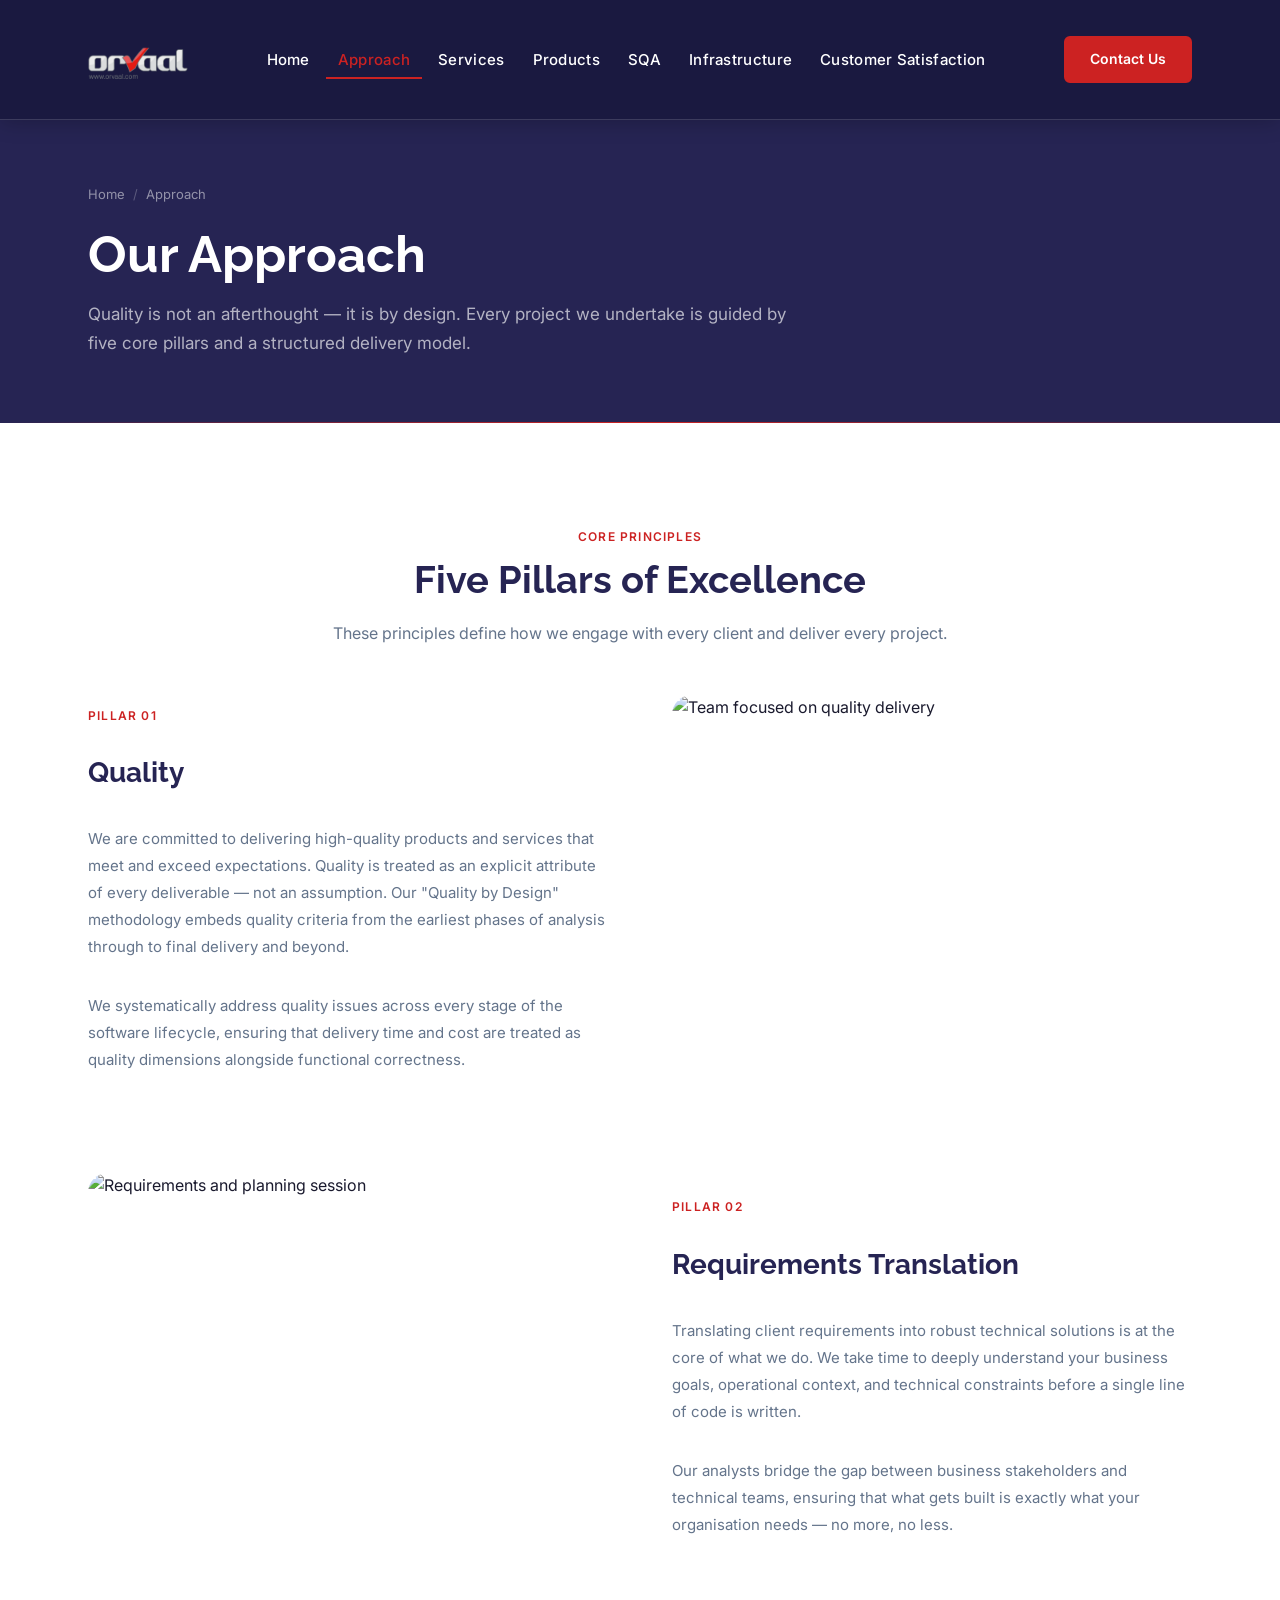
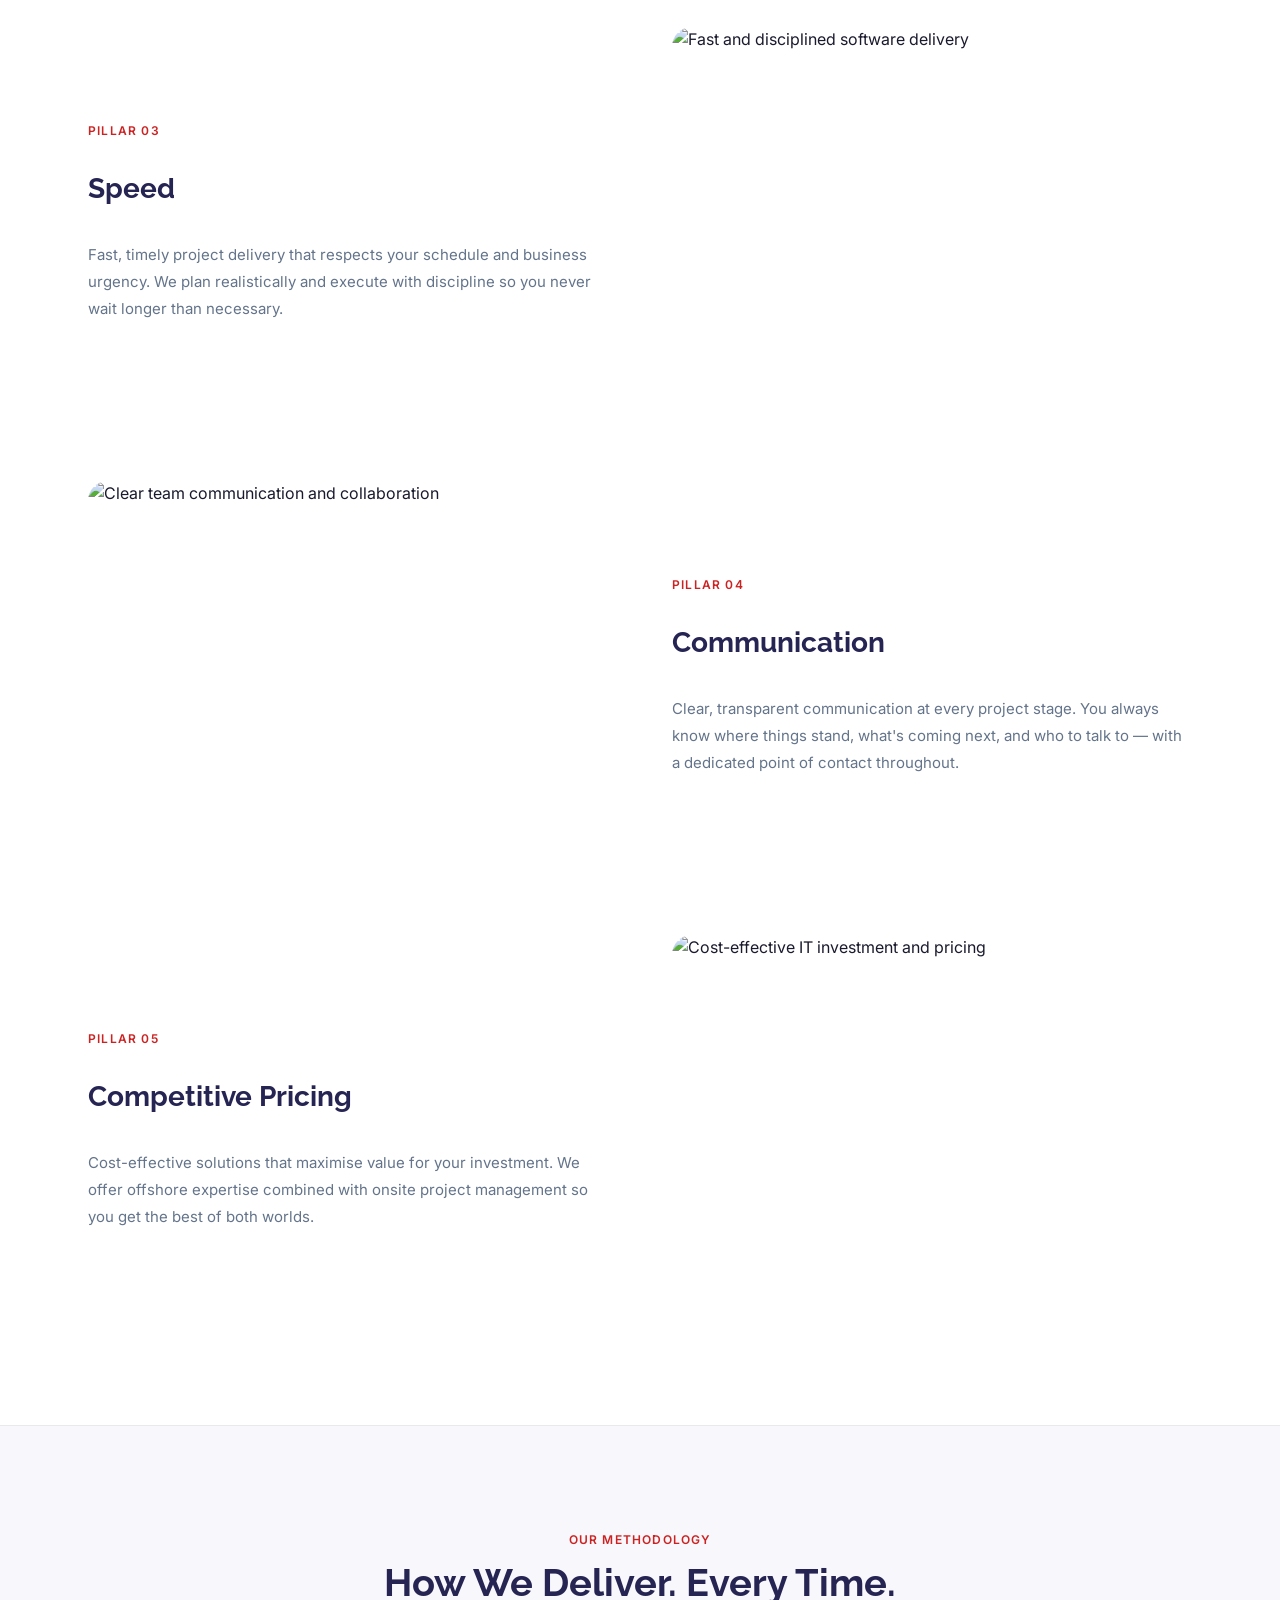
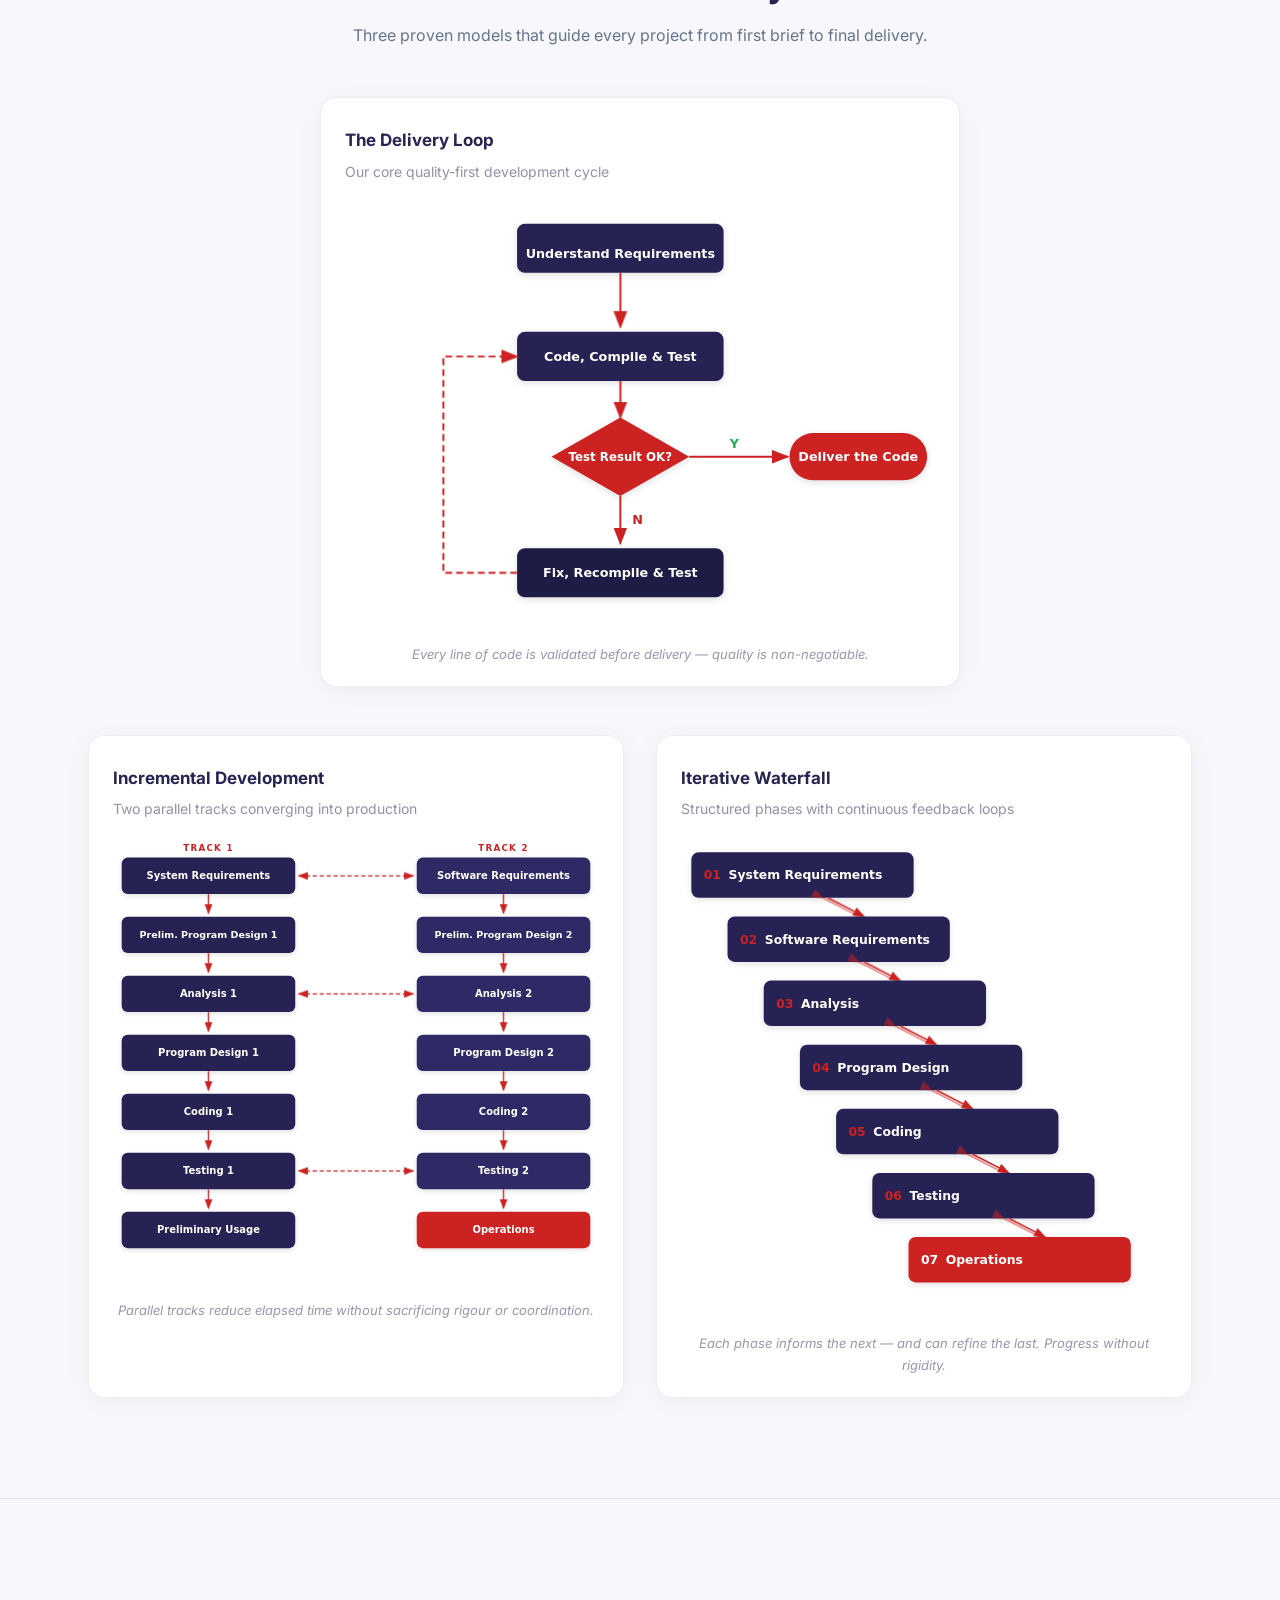
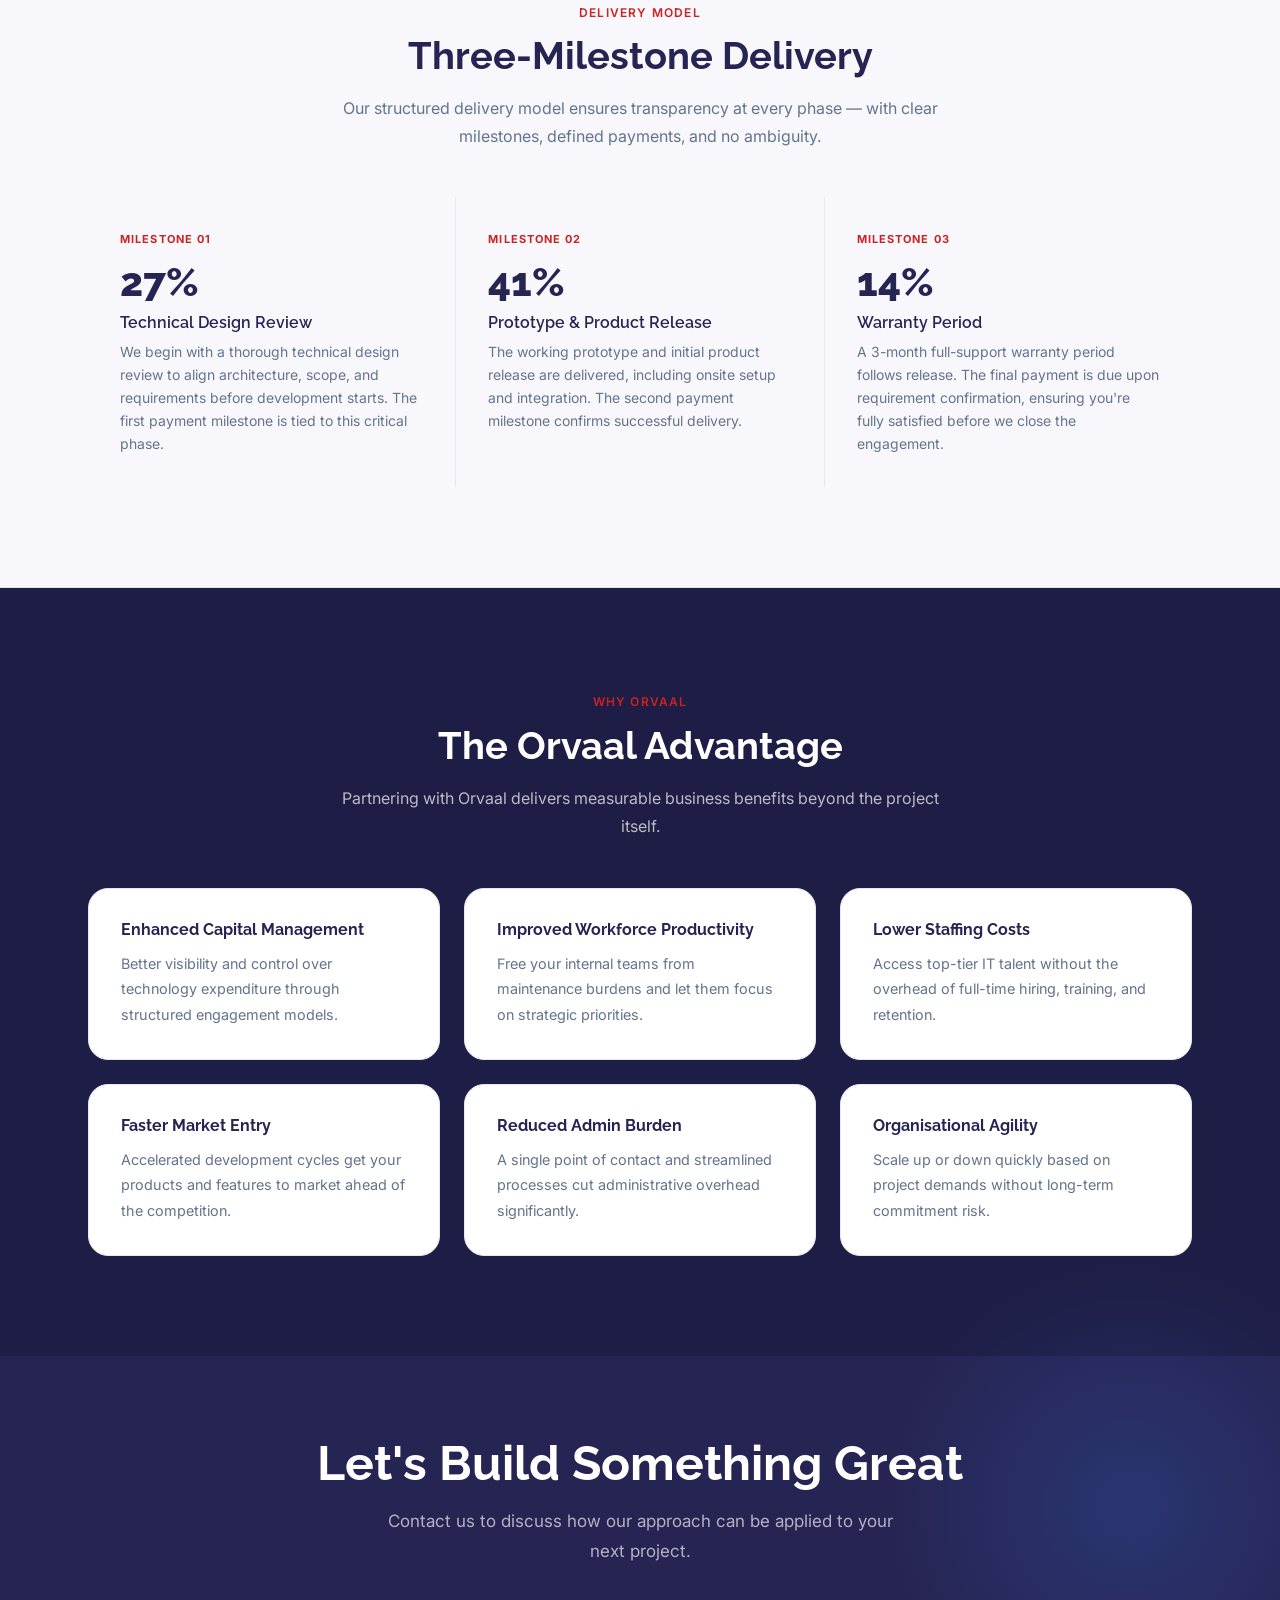
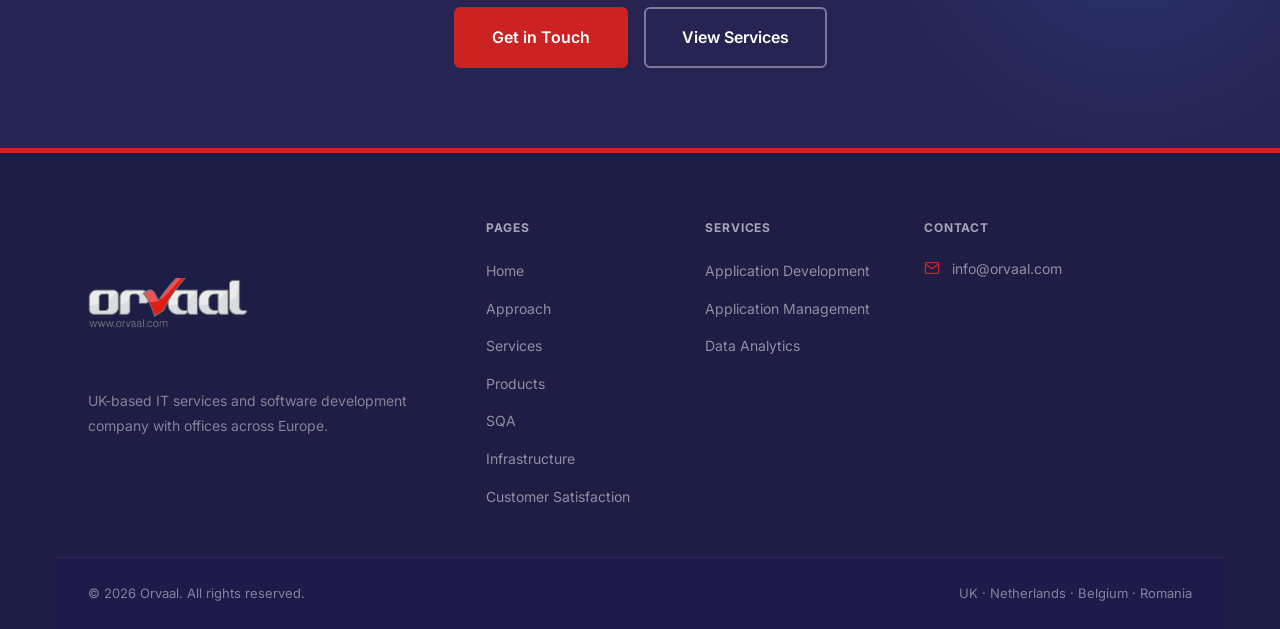
==== commit 30571c74: "Rebrand nav logo, fix hero expand, overhaul VMM product card - Replace Logo.png with new orvaal-logo" ====
--- a/approach.html
+++ b/approach.html
@@ -65,8 +65,8 @@
     <nav class="nav nav--scrolled" role="navigation" aria-label="Main navigation">
       <div class="nav__inner">
         <a href="index.html" class="nav__logo" aria-label="Orvaal — Home">
-          <img src="Logo.png" alt="Orvaal" class="nav__logo-img" />
-          <span class="nav__logo-tagline">computer sapiens</span>
+          <img src="assets/images/orvaal-logo.png" alt="Orvaal" class="nav__logo-img" />
+
         </a>
         <ul class="nav__links" role="list">
           <li><a href="index.html" class="nav__link">Home</a></li>
@@ -491,7 +491,7 @@
     <div class="container">
       <div class="footer__grid">
         <div>
-          <img src="Logo.png" alt="Orvaal" class="footer__logo-img" />
+          <img src="assets/images/orvaal-logo.png" alt="Orvaal" class="footer__logo-img" />
           <p class="footer__brand-desc">UK-based IT services and software development company with offices across Europe.</p>
         </div>
         <nav aria-label="Footer navigation">
--- a/css/style.css
+++ b/css/style.css
@@ -40,7 +40,7 @@
   --space-24: 96px;
 
   --max-width: 1200px;
-  --nav-height: 172px;
+  --nav-height: 120px;
 
   --radius-sm:   4px;
   --radius-md:   8px;
@@ -136,6 +136,7 @@
 .btn--outline-dark:hover { background: var(--color-accent-light); }
 .btn--lg { padding: 16px 36px; font-size: 1rem; }
 .btn--sm { padding: 9px 20px; font-size: 0.875rem; }
+.nav__actions .btn--primary { padding: 10px 24px; }
 
 /* ---- Navigation ---- */
 .nav {
@@ -167,10 +168,10 @@
 
 .nav__logo { display: flex; flex-direction: column; align-items: flex-start; text-decoration: none; flex-shrink: 0; gap: 2px; }
 .nav__logo-tagline { display: none; }
-.nav__logo-img { height: 156px; width: auto; display: block; object-fit: contain; }
+.nav__logo-img { height: 100px; width: auto; display: block; object-fit: contain; }
 @media (max-width: 767px) {
-  :root { --nav-height: 120px; }
-  .nav__logo-img { height: 104px; }
+  :root { --nav-height: 80px; }
+  .nav__logo-img { height: 64px; }
   .nav__inner { padding: 0 var(--space-5); }
 }
 
@@ -184,16 +185,17 @@
 @media (min-width: 1060px) { .nav__links { display: flex; } }
 
 .nav__link {
-  font-size: 0.875rem;
+  font-size: 0.9375rem;
   font-weight: 500;
+  letter-spacing: 0.02em;
   padding: var(--space-2) var(--space-3);
   border-radius: var(--radius-md);
-  color: rgba(255,255,255,0.80);
+  color: #FFFFFF;
   transition: color var(--transition-base), background var(--transition-base);
   white-space: nowrap;
 }
-.nav__link:hover { color: #ffffff; background: rgba(255,255,255,0.08); }
-.nav__link.active { color: #ffffff; border-bottom: 2px solid #CC2222; border-radius: 0; }
+.nav__link:hover { color: #CC2222; background: rgba(255,255,255,0.08); }
+.nav__link.active { color: #CC2222; border-bottom: 2px solid #CC2222; border-radius: 0; }
 
 .nav__actions { display: flex; align-items: center; gap: var(--space-3); flex-shrink: 0; }
 
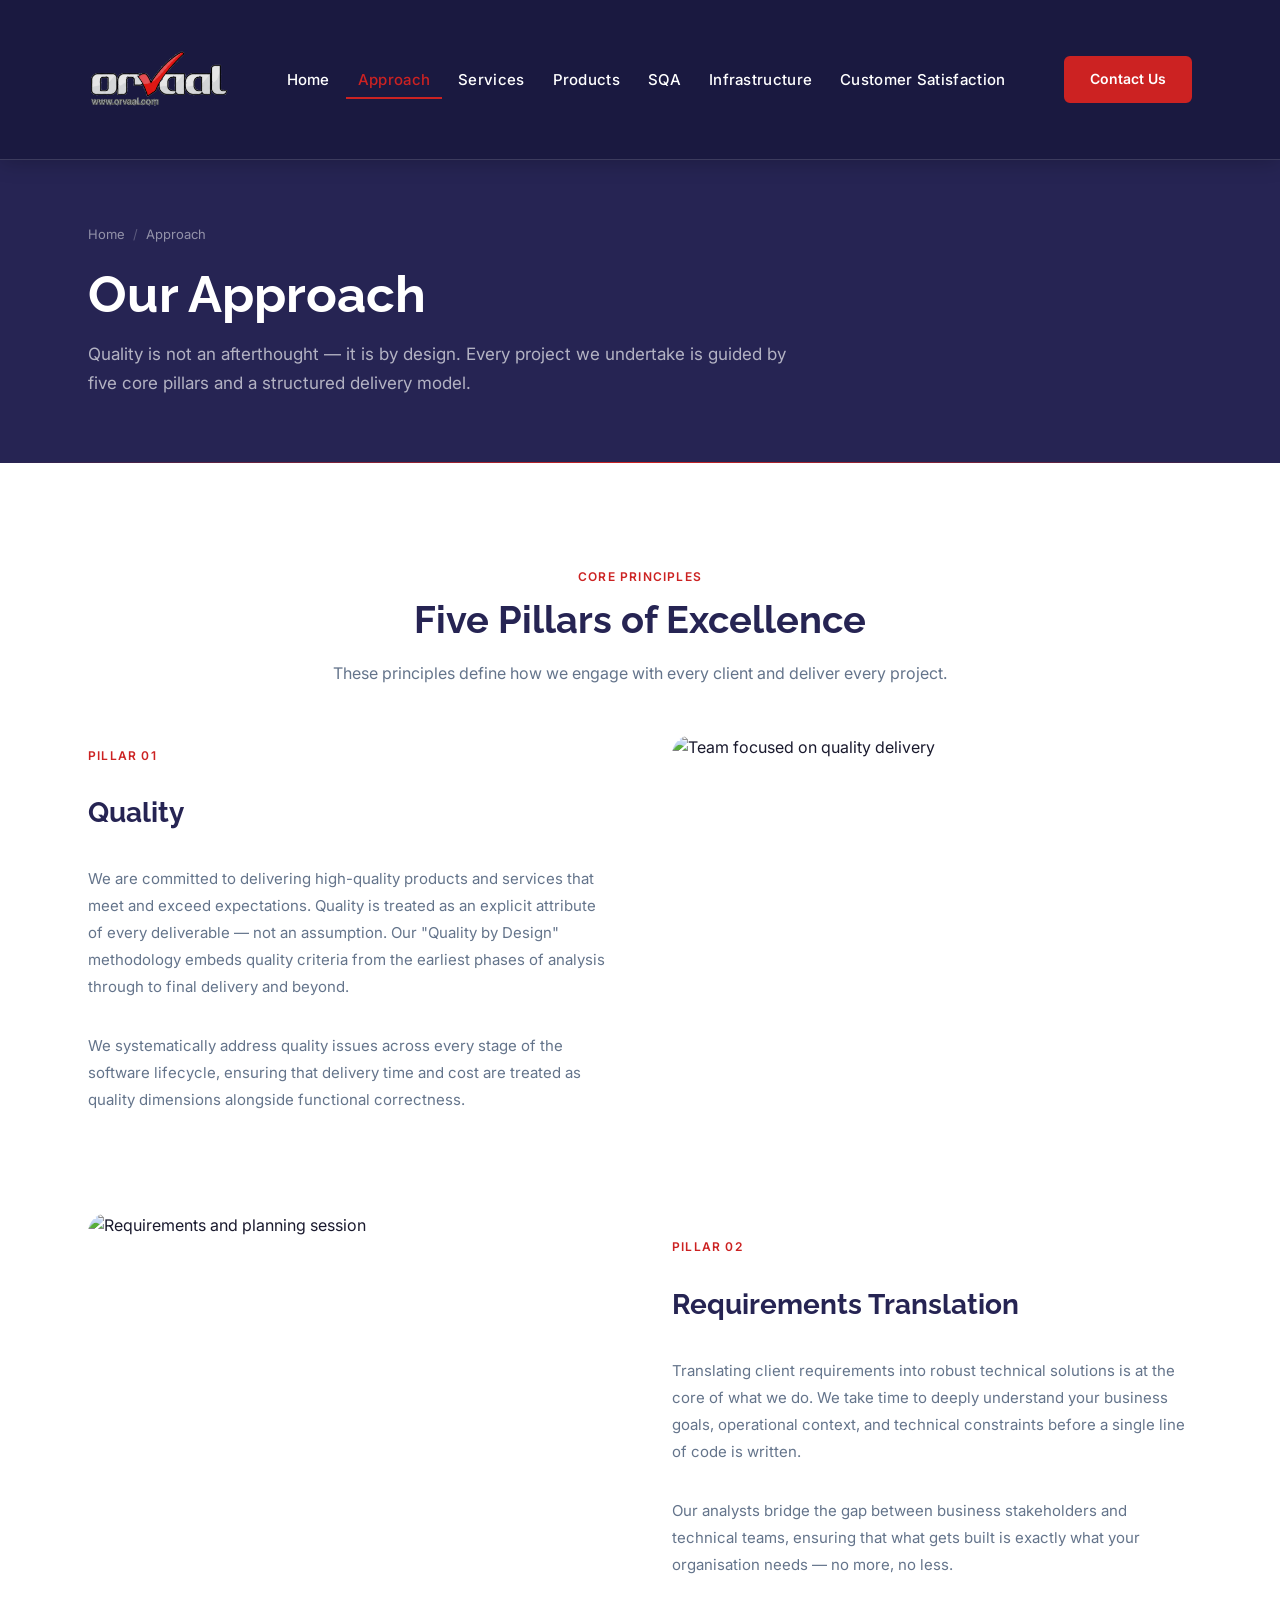
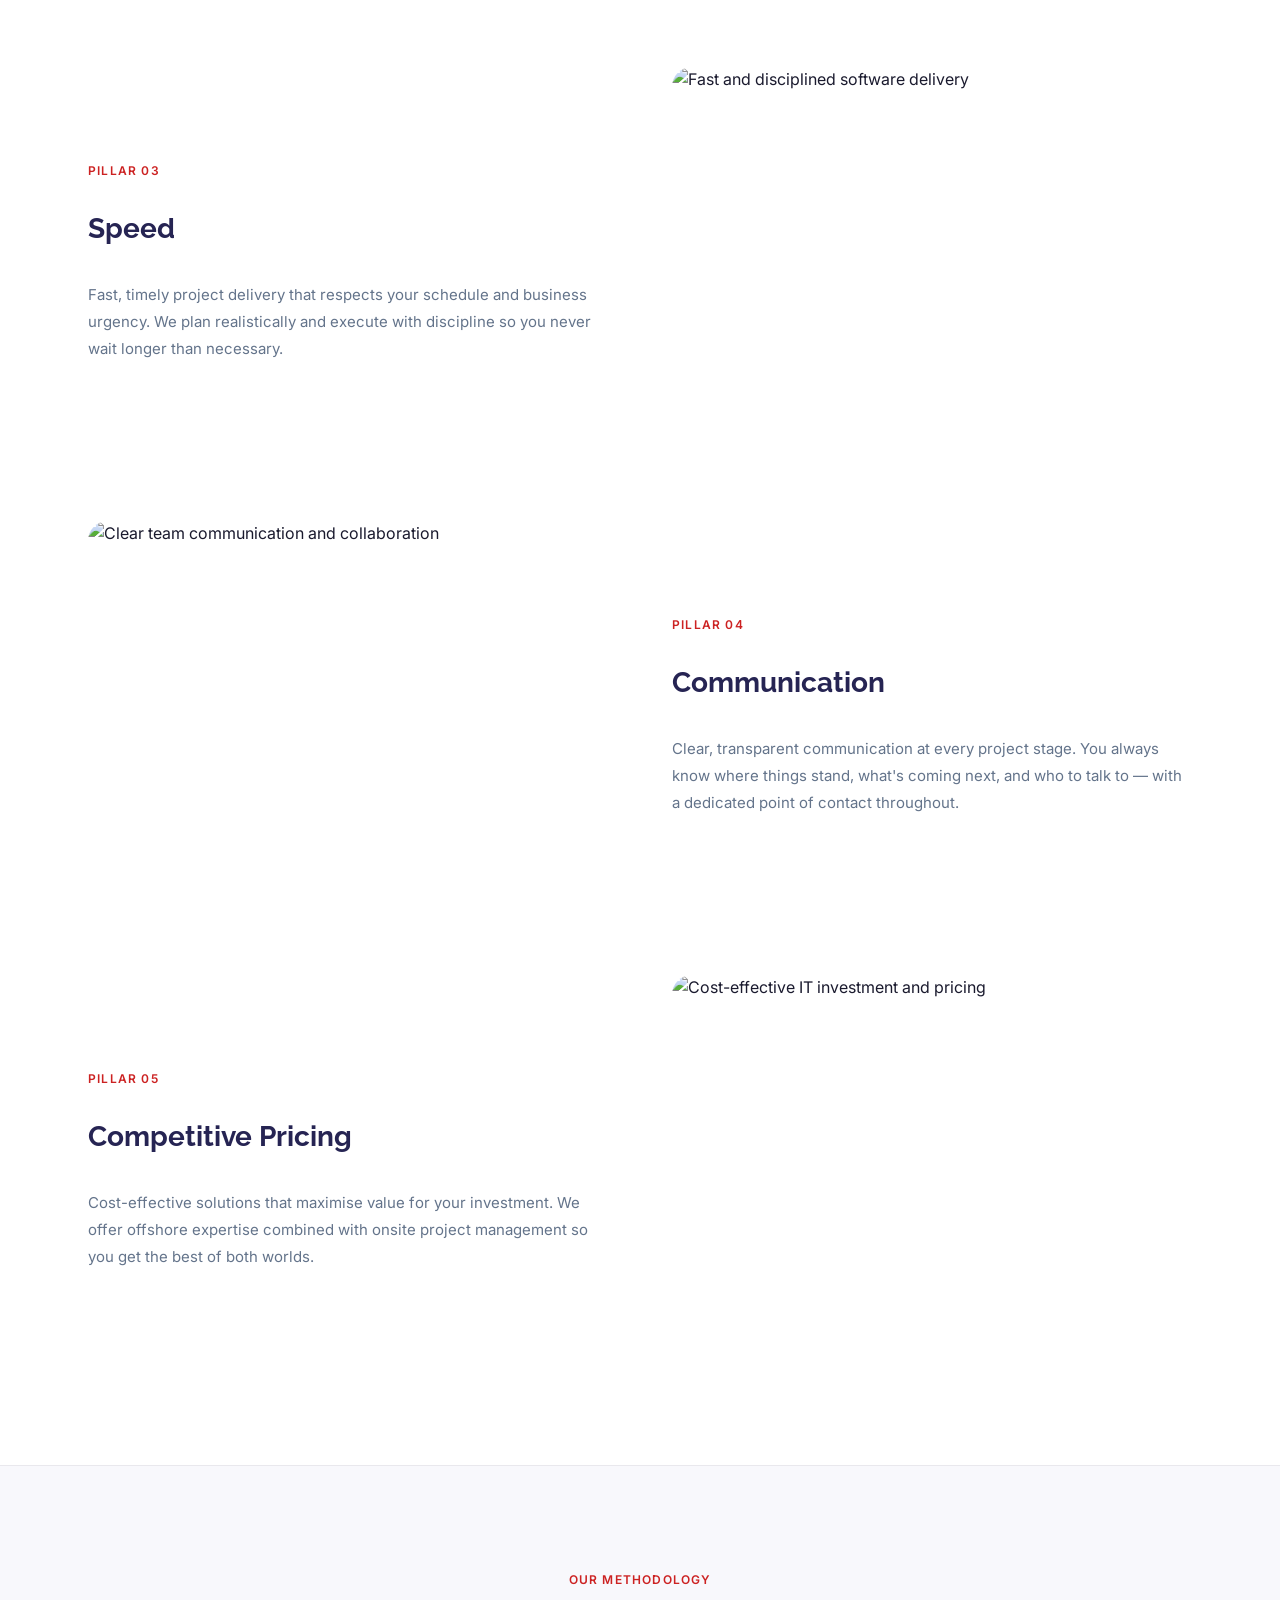
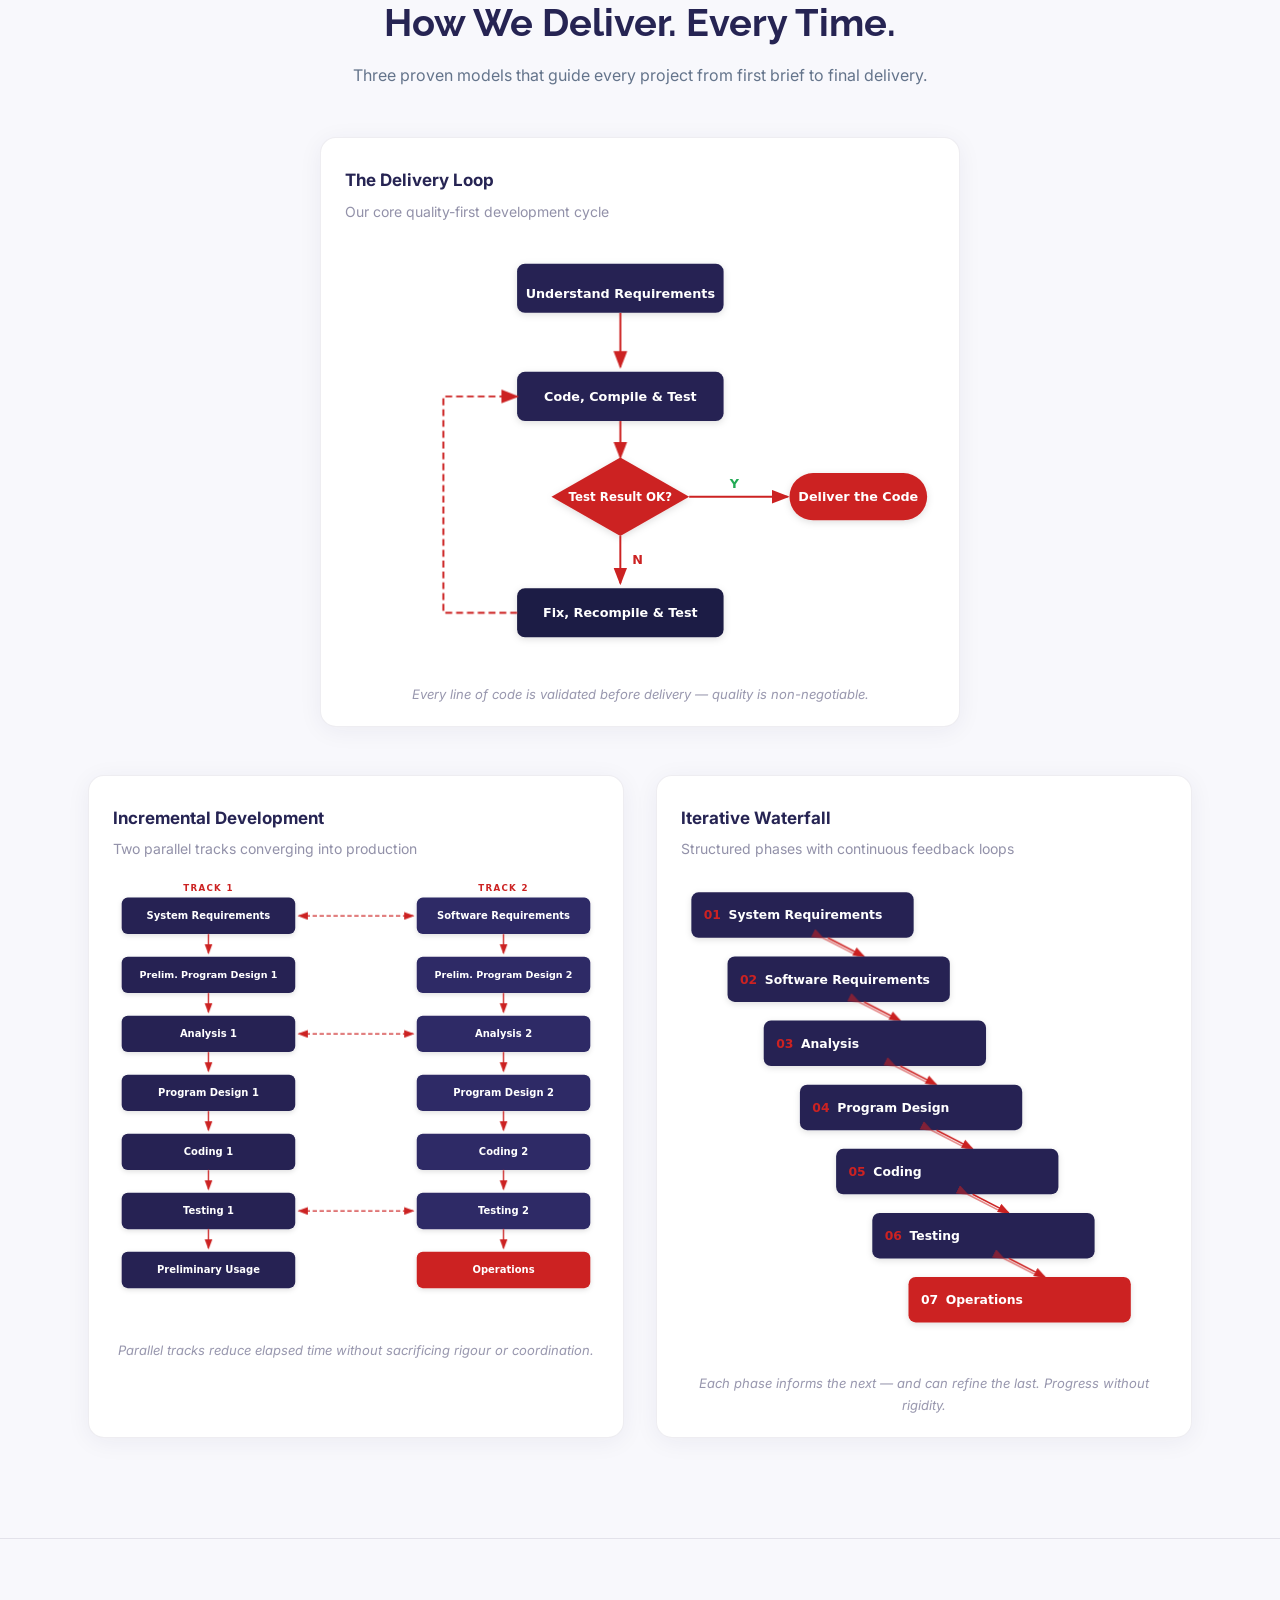
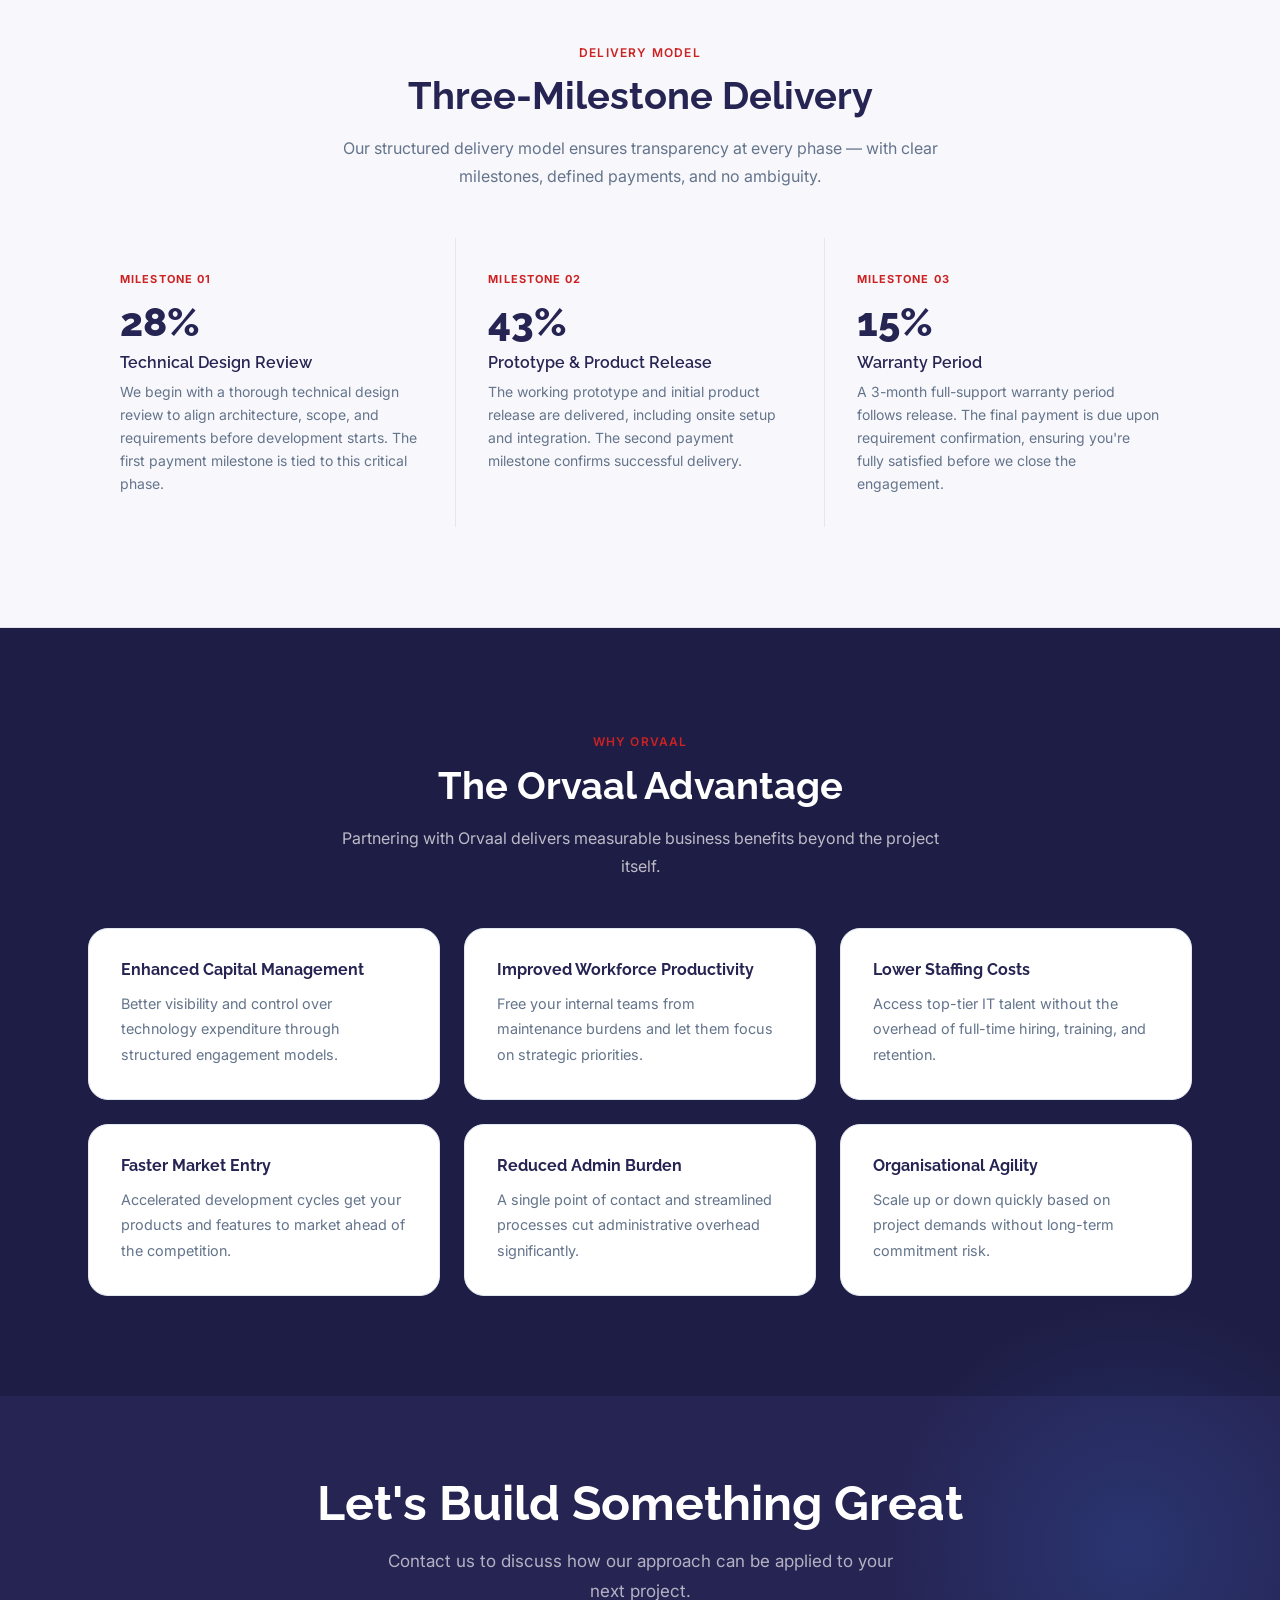
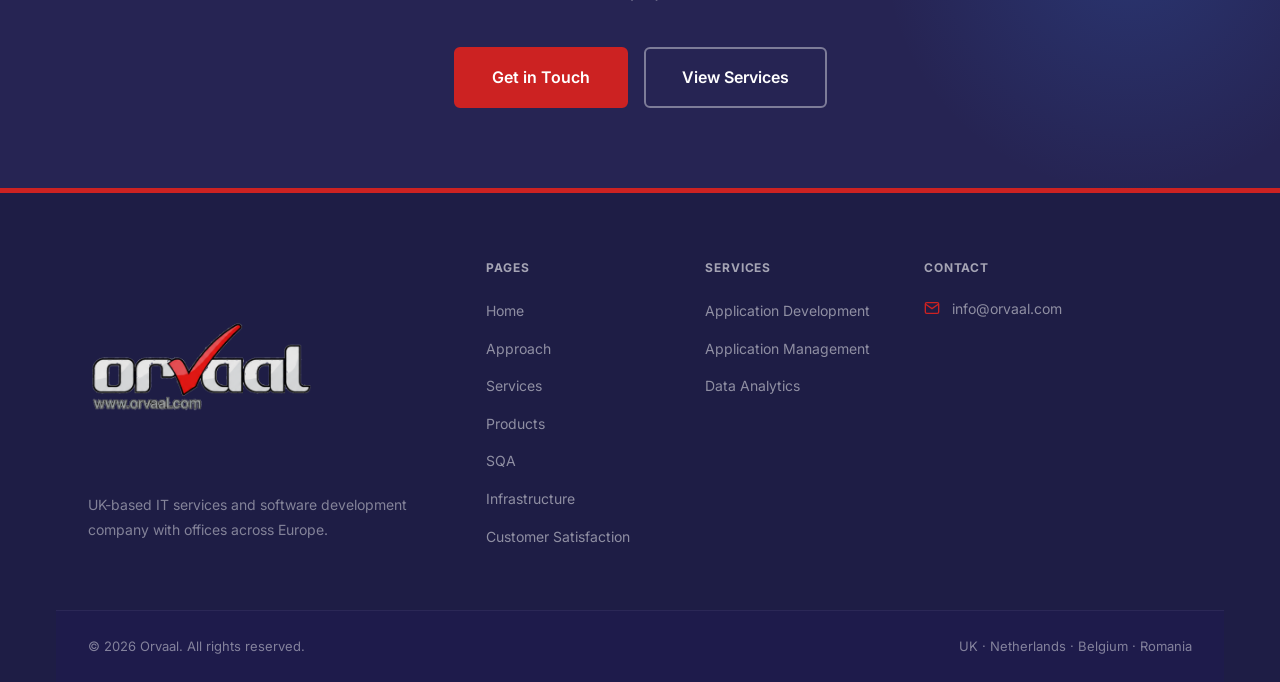
==== commit 787f7368: "QA audit: fix accessibility, mobile overflow, forms, images, and layout - Add aria-current="page" to" ====
--- a/approach.html
+++ b/approach.html
@@ -70,7 +70,7 @@
         </a>
         <ul class="nav__links" role="list">
           <li><a href="index.html" class="nav__link">Home</a></li>
-          <li><a href="approach.html" class="nav__link active">Approach</a></li>
+          <li><a href="approach.html" class="nav__link active" aria-current="page">Approach</a></li>
           <li><a href="services.html" class="nav__link">Services</a></li>
           <li><a href="products.html" class="nav__link">Products</a></li>
           <li><a href="sqa.html" class="nav__link">SQA</a></li>
@@ -523,7 +523,7 @@
         </address>
       </div>
       <div class="footer__bottom">
-        <p>© <span id="year">2025</span> Orvaal. All rights reserved.</p>
+        <p>© <span id="year">2026</span> Orvaal. All rights reserved.</p>
         <p>UK · Netherlands · Belgium · Romania</p>
       </div>
     </div>
--- a/css/style.css
+++ b/css/style.css
@@ -40,7 +40,7 @@
   --space-24: 96px;
 
   --max-width: 1200px;
-  --nav-height: 120px;
+  --nav-height: 160px;
 
   --radius-sm:   4px;
   --radius-md:   8px;
@@ -59,8 +59,8 @@
 
 /* ---- Reset ---- */
 *, *::before, *::after { box-sizing: border-box; margin: 0; padding: 0; }
-html { font-size: 16px; scroll-behavior: smooth; -webkit-tap-highlight-color: transparent; }
-body { font-family: var(--font-sans); color: var(--color-text); background: var(--color-bg); line-height: 1.6; -webkit-font-smoothing: antialiased; }
+html { font-size: 16px; scroll-behavior: smooth; -webkit-tap-highlight-color: transparent; overflow-x: hidden; }
+body { font-family: var(--font-sans); color: var(--color-text); background: var(--color-bg); line-height: 1.6; -webkit-font-smoothing: antialiased; overflow-x: hidden; }
 img { display: block; max-width: 100%; height: auto; }
 a { color: inherit; text-decoration: none; }
 ul { list-style: none; }
@@ -168,10 +168,10 @@
 
 .nav__logo { display: flex; flex-direction: column; align-items: flex-start; text-decoration: none; flex-shrink: 0; gap: 2px; }
 .nav__logo-tagline { display: none; }
-.nav__logo-img { height: 100px; width: auto; display: block; object-fit: contain; }
+.nav__logo-img { height: 140px; width: auto; display: block; object-fit: contain; }
 @media (max-width: 767px) {
-  :root { --nav-height: 80px; }
-  .nav__logo-img { height: 64px; }
+  :root { --nav-height: 110px; }
+  .nav__logo-img { height: 90px; }
   .nav__inner { padding: 0 var(--space-5); }
 }
 
@@ -205,6 +205,10 @@
   gap: 5px;
   padding: var(--space-2);
   border-radius: var(--radius-md);
+  min-height: 44px;
+  min-width: 44px;
+  justify-content: center;
+  align-items: center;
 }
 @media (min-width: 1060px) { .nav__hamburger { display: none; } }
 .nav__hamburger span { display: block; width: 22px; height: 2px; background: #ffffff; border-radius: 2px; transition: var(--transition-base); }
@@ -636,6 +640,7 @@
 .product-card:hover::before { transform: scaleY(1); }
 .product-card__badge {
   display: inline-block;
+  align-self: flex-start;
   font-size: 0.6875rem;
   font-weight: 600;
   letter-spacing: 0.08em;
@@ -792,7 +797,8 @@
 @media (min-width: 640px) { .footer__grid { grid-template-columns: repeat(2, 1fr); } }
 @media (min-width: 1024px) { .footer__grid { grid-template-columns: 2fr 1fr 1fr 1.5fr; } }
 .footer__brand-name { font-family: var(--font-serif); font-size: 1.25rem; font-weight: 700; color: var(--color-white); margin-bottom: var(--space-3); }
-.footer__logo-img { height: 160px; width: auto; max-width: 320px; display: block; margin-bottom: var(--space-3); object-fit: contain; }
+.footer__logo-img { height: 224px; width: auto; max-width: 380px; display: block; margin-bottom: var(--space-3); object-fit: contain; }
+@media (max-width: 767px) { .footer__logo-img { height: 120px; max-width: 200px; } }
 .footer__brand-desc { font-size: 0.875rem; color: rgba(255,255,255,0.45); line-height: 1.75; margin-bottom: var(--space-5); }
 .footer__badge {
   display: inline-flex; align-items: center; gap: var(--space-2);
@@ -899,6 +905,7 @@
 textarea.form-control { resize: vertical; min-height: 148px; line-height: 1.7; }
 select.form-control { cursor: pointer; background-image: url("data:image/svg+xml,%3Csvg xmlns='http://www.w3.org/2000/svg' width='16' height='16' viewBox='0 0 24 24' fill='none' stroke='%2364748B' stroke-width='2'%3E%3Cpolyline points='6 9 12 15 18 9'/%3E%3C/svg%3E"); background-repeat: no-repeat; background-position: right 14px center; padding-right: 40px; }
 
+.form-control.is-invalid { border-color: #cc2222; box-shadow: 0 0 0 3px rgba(204,34,34,0.12); }
 .form-submit { margin-top: var(--space-2); }
 
 /* Success state */
@@ -1088,6 +1095,8 @@
   isolation: auto !important;
   transition: none !important;
 }
+/* CTA banner must keep overflow:hidden so its ::before circle doesn't bleed */
+.cta-banner { overflow: hidden !important; }
 
 /* ── Mobile: additional layout resets ── */
 @media (max-width: 768px) {
@@ -1107,12 +1116,11 @@
   .stack-section.is-stacked {
     transform: none !important;
   }
-  /* Remove overflow hidden from every section type */
+  /* Remove overflow hidden from every section type except CTA banner */
   .section,
   .section--alt,
   .section--dark,
   .page-hero,
-  .cta-banner,
   .hero {
     overflow: visible !important;
     height: auto !important;
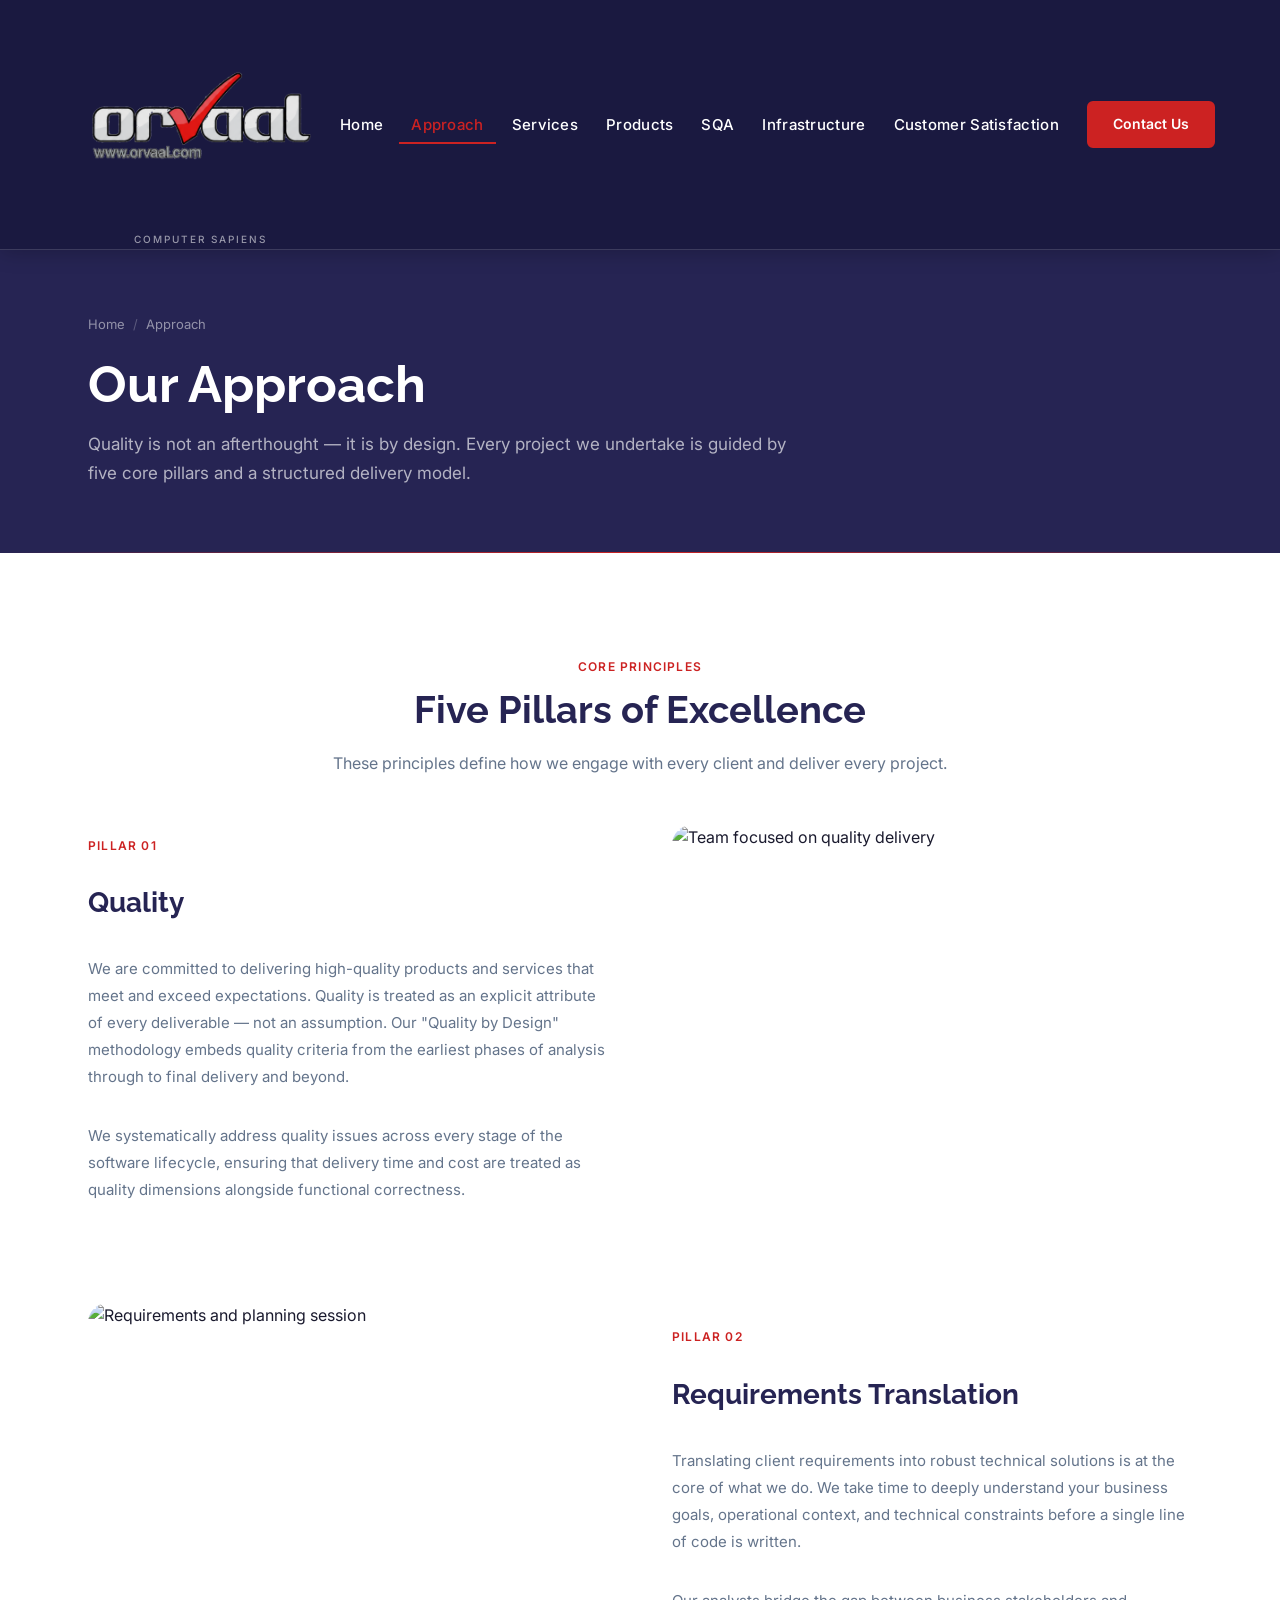
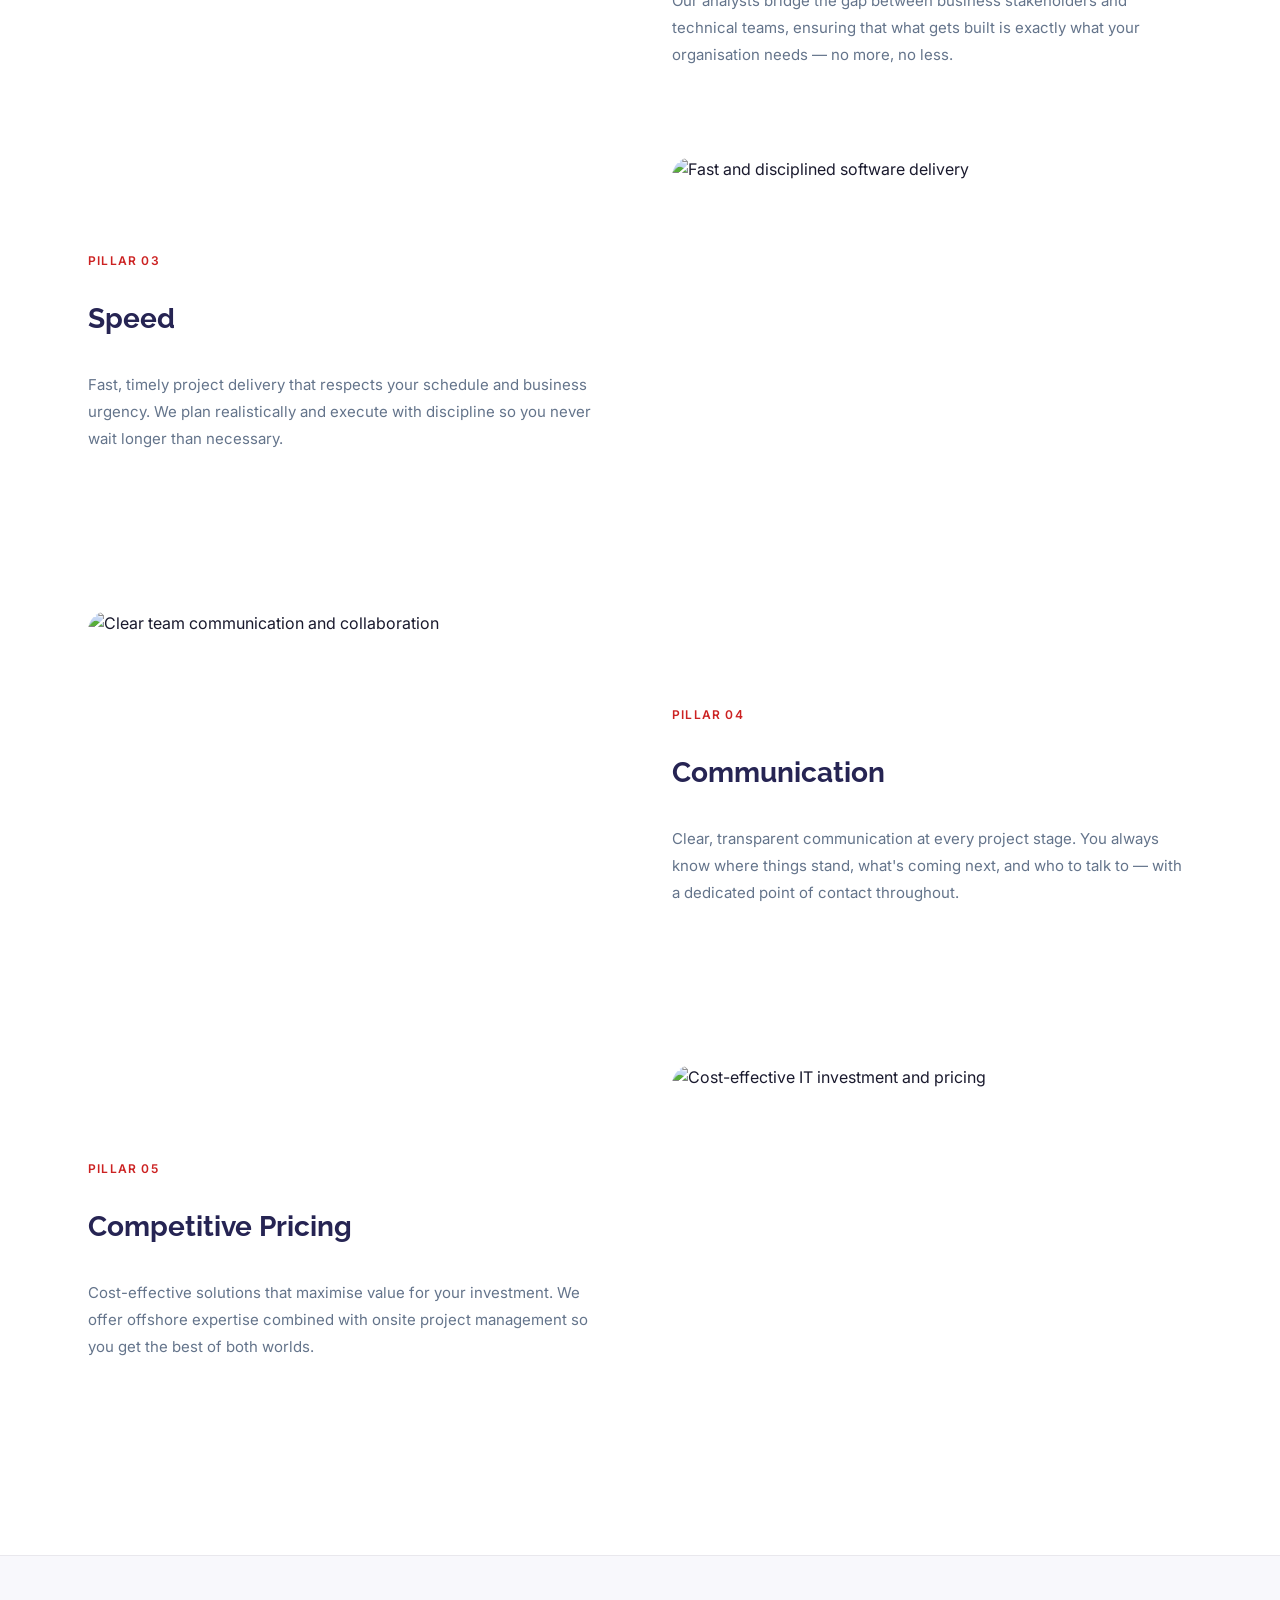
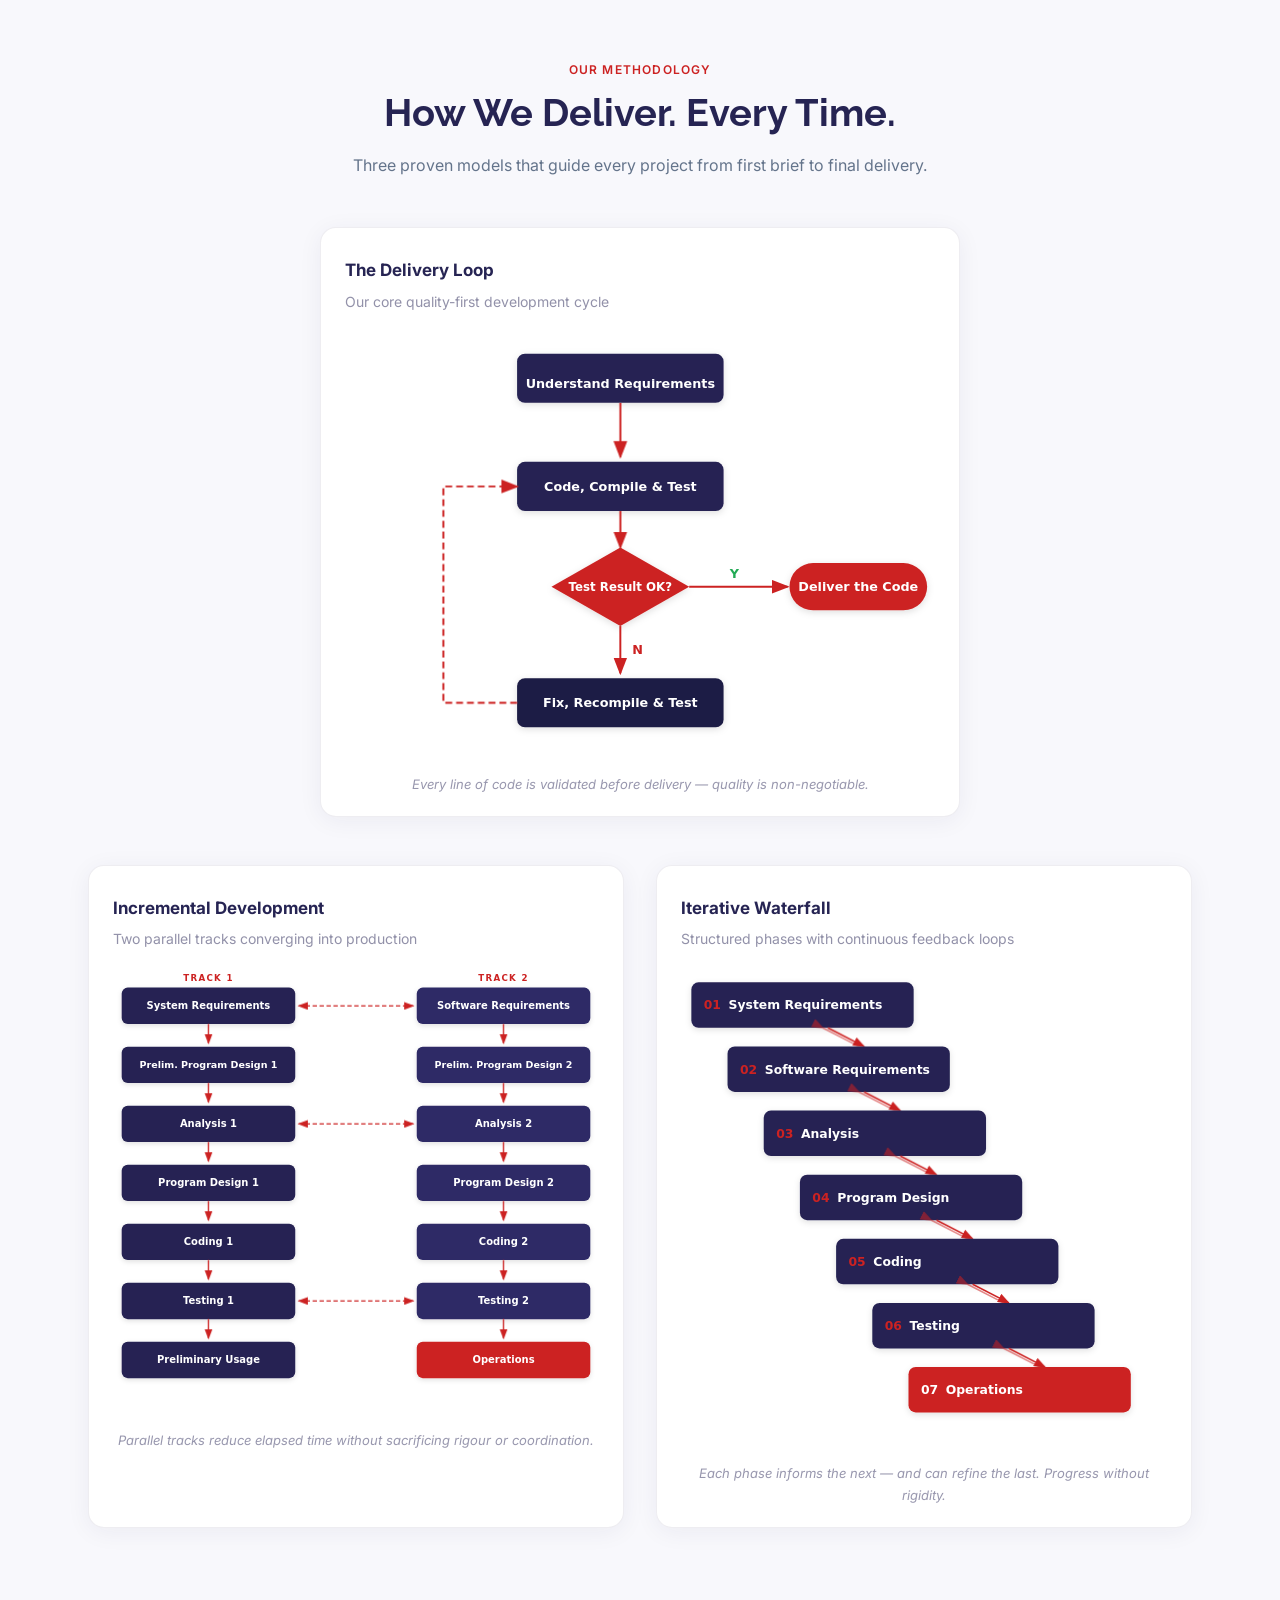
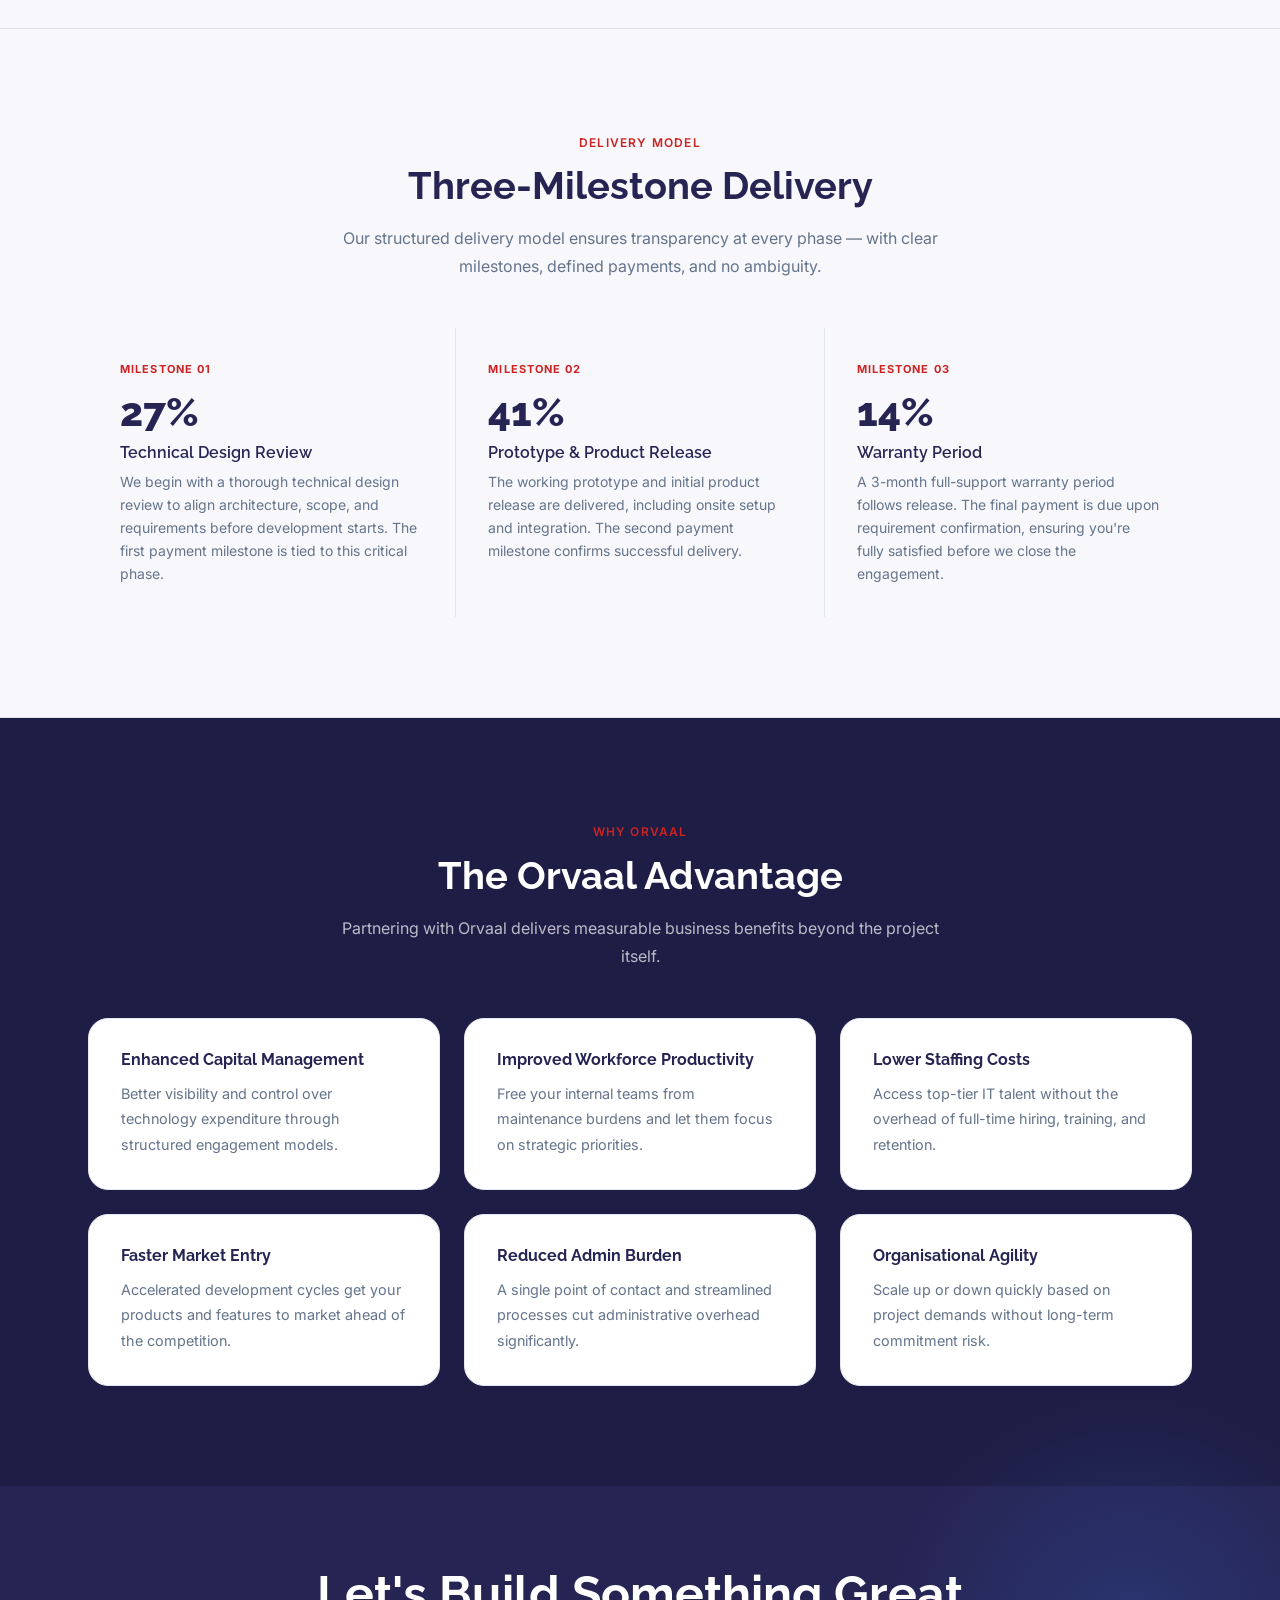
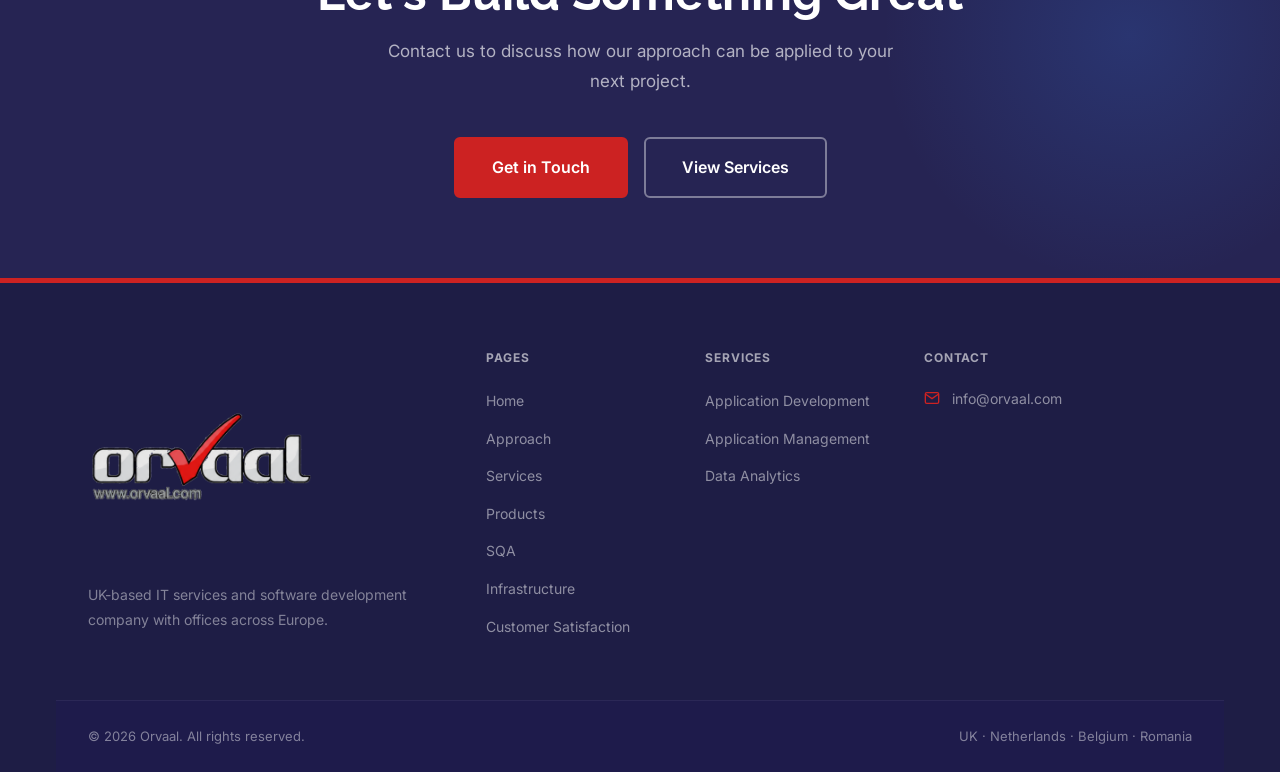
==== commit 7cdbdd16: "Match navbar logo to footer logo — size, alignment, and tagline - Navbar logo set to 224px height (d" ====
--- a/approach.html
+++ b/approach.html
@@ -66,6 +66,7 @@
       <div class="nav__inner">
         <a href="index.html" class="nav__logo" aria-label="Orvaal — Home">
           <img src="assets/images/orvaal-logo.png" alt="Orvaal" class="nav__logo-img" />
+          <span class="nav__logo-tagline">computer sapiens</span>
 
         </a>
         <ul class="nav__links" role="list">
--- a/css/style.css
+++ b/css/style.css
@@ -40,7 +40,7 @@
   --space-24: 96px;
 
   --max-width: 1200px;
-  --nav-height: 160px;
+  --nav-height: 250px;
 
   --radius-sm:   4px;
   --radius-md:   8px;
@@ -166,12 +166,12 @@
 @media (min-width: 768px)  { .nav__inner { padding: 0 var(--space-8); } }
 @media (min-width: 1280px) { .nav__inner { padding: 0 var(--space-12); } }
 
-.nav__logo { display: flex; flex-direction: column; align-items: flex-start; text-decoration: none; flex-shrink: 0; gap: 2px; }
-.nav__logo-tagline { display: none; }
-.nav__logo-img { height: 140px; width: auto; display: block; object-fit: contain; }
+.nav__logo { display: flex; flex-direction: column; align-items: center; text-decoration: none; flex-shrink: 0; gap: 4px; }
+.nav__logo-tagline { display: block; font-size: 0.625rem; letter-spacing: 0.2em; text-transform: uppercase; color: rgba(255,255,255,0.55); text-align: center; line-height: 1; font-weight: 500; }
+.nav__logo-img { height: 224px; width: auto; max-width: 380px; display: block; object-fit: contain; }
 @media (max-width: 767px) {
-  :root { --nav-height: 110px; }
-  .nav__logo-img { height: 90px; }
+  :root { --nav-height: 140px; }
+  .nav__logo-img { height: 120px; max-width: 200px; }
   .nav__inner { padding: 0 var(--space-5); }
 }
 
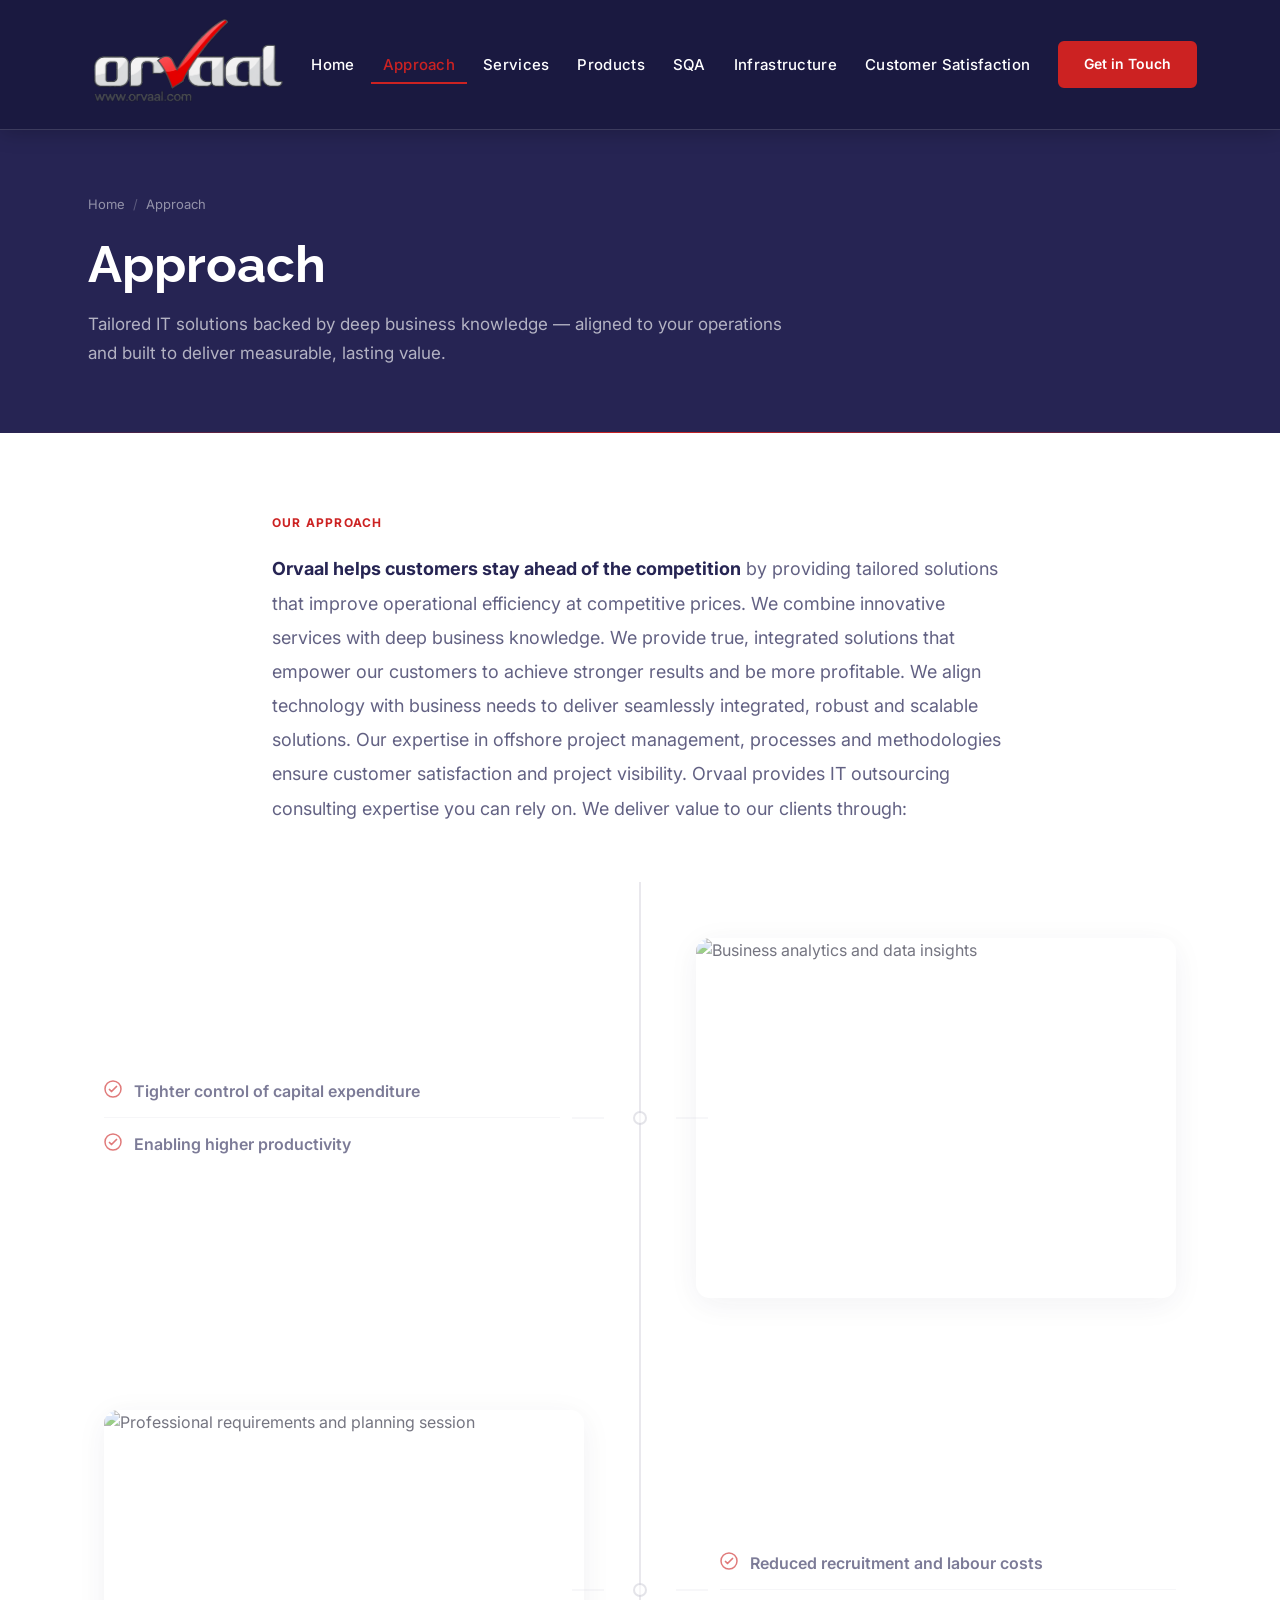
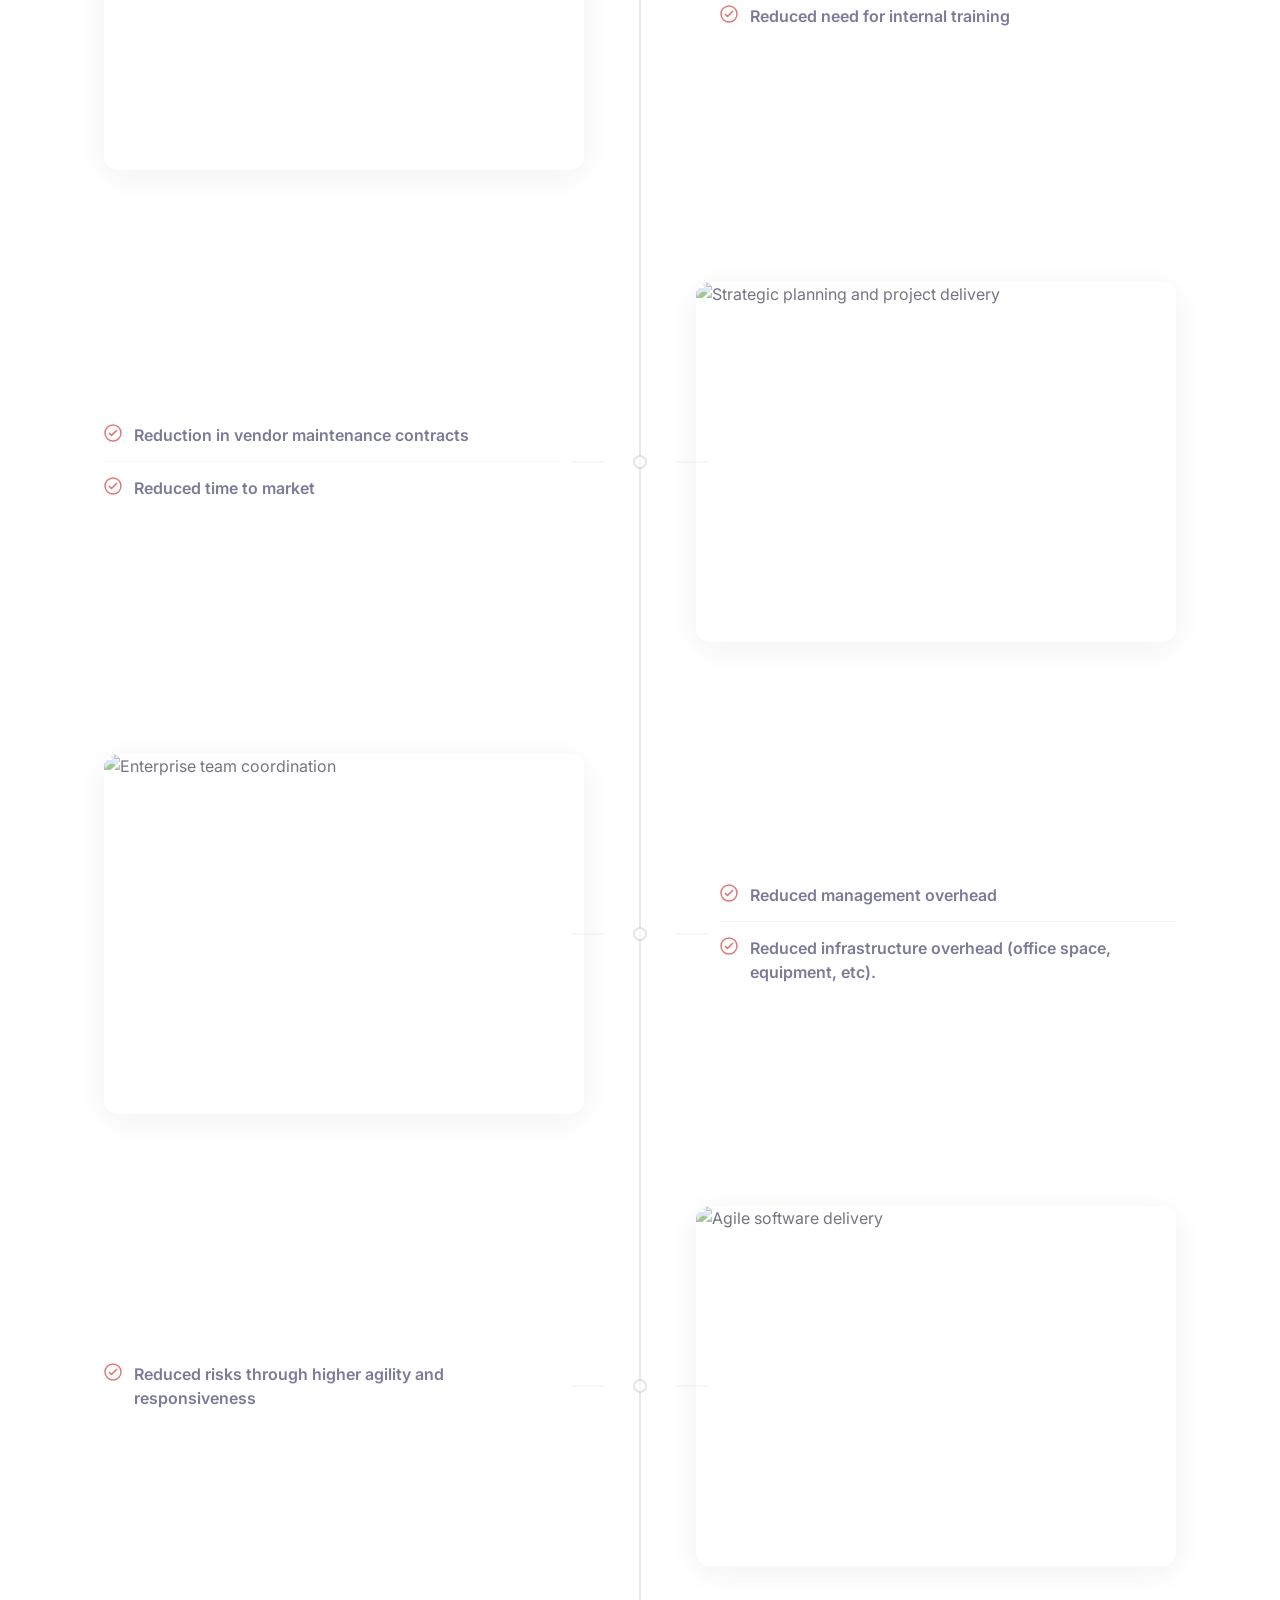
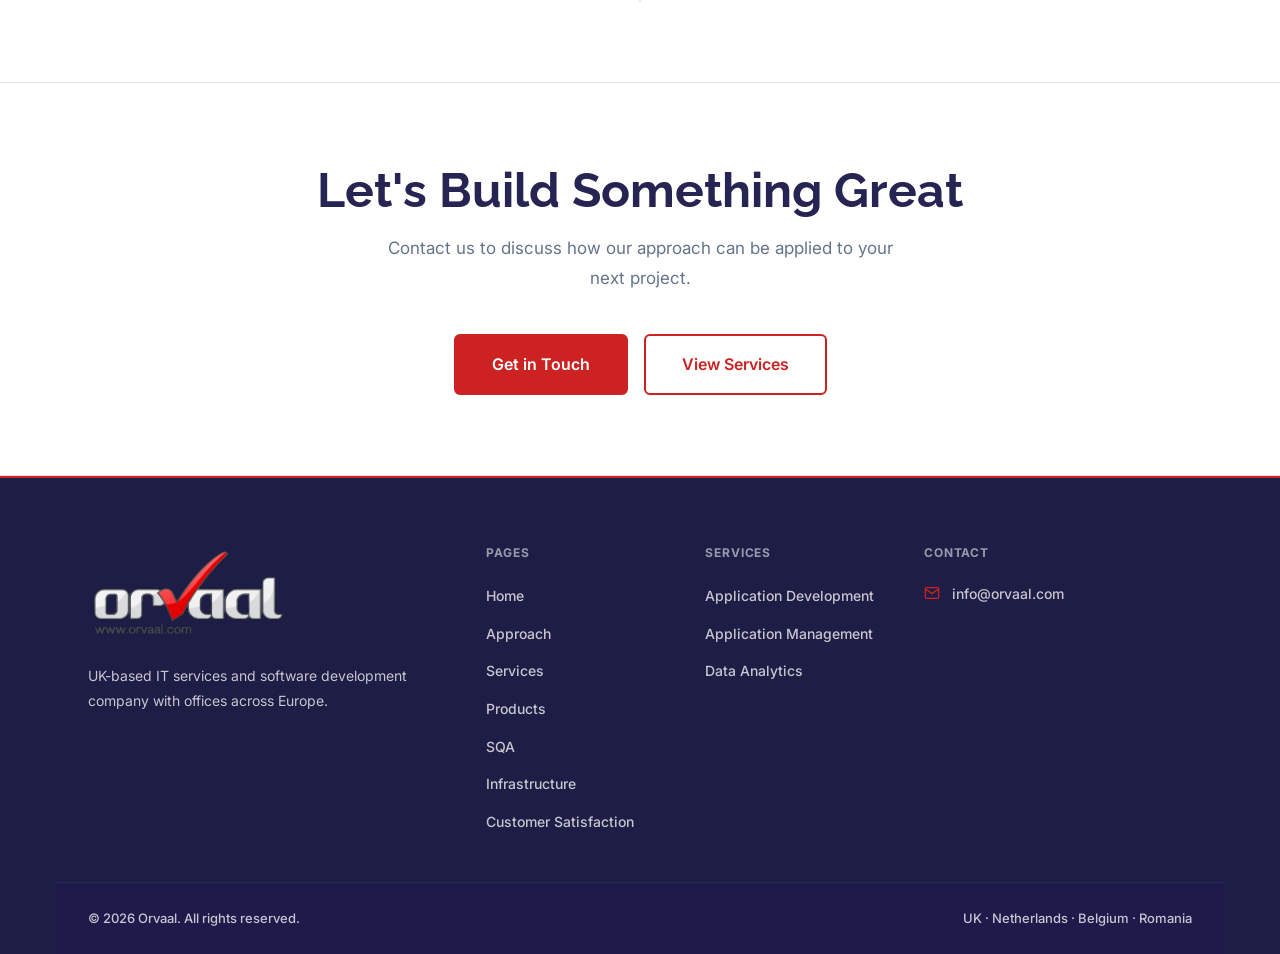
==== commit 1f835569: "Rebuild Services and Products pages with tab navigation; refine Approach page - Services: 4-tab navi" ====
--- a/approach.html
+++ b/approach.html
@@ -3,11 +3,11 @@
 <head>
   <meta charset="UTF-8" />
   <meta name="viewport" content="width=device-width, initial-scale=1.0" />
-  <meta name="description" content="Orvaal's approach to quality IT delivery — five pillars of excellence and a proven three-milestone delivery model." />
+  <meta name="description" content="Orvaal helps customers stay ahead of the competition by providing tailored IT solutions that improve operational efficiency at competitive prices." />
   <title>Approach | Orvaal</title>
-  <link rel="stylesheet" href="css/style.css" />
+  <link rel="stylesheet" href="css/style.css?v=5" />
   <style>
-    /* ── Scroll stack — solid, no bleed-through ── */
+    /* ── Hero scroll-stack only ── */
     .stack-section {
       position: sticky;
       top: 0;
@@ -15,9 +15,9 @@
       will-change: transform;
       isolation: isolate;
       overflow: hidden;
-      box-shadow: 0 -8px 30px rgba(0, 0, 0, 0.15);
+      box-shadow: 0 -8px 30px rgba(0,0,0,0.15);
       transform-origin: top center;
-      transition: transform 0.5s cubic-bezier(0.22, 1, 0.36, 1);
+      transition: transform 0.5s cubic-bezier(0.22,1,0.36,1);
     }
     .stack-section + .stack-section { border-radius: 16px 16px 0 0; }
     .stack-section.is-stacked { transform: scale(0.95) translateY(-8px); }
@@ -25,49 +25,286 @@
       .stack-section { transition: none !important; will-change: auto; }
       .stack-section.is-stacked { transform: none !important; }
     }
-    /* ── Methodology Diagrams ── */
-    .diag-card { background:#fff; border-radius:16px; padding:28px 24px 20px; border:1px solid rgba(38,36,83,0.08); box-shadow:0 4px 24px rgba(38,36,83,0.06); }
-    .diag-card__title { font-size:1.0625rem; font-weight:700; color:#262453; margin:0 0 4px; }
-    .diag-card__subtitle { font-size:0.875rem; color:rgba(38,36,83,0.50); margin:0 0 20px; }
-    .diag-card__takeaway { font-size:0.8125rem; font-style:italic; color:rgba(38,36,83,0.48); margin:16px 0 0; text-align:center; }
-    .methodology-pair { display:grid; grid-template-columns:1fr 1fr; gap:32px; margin-top:40px; }
-    @media (max-width:767px) { .methodology-pair { grid-template-columns:1fr; gap:36px; } }
-    /* diagram animation */
-    .diag-svg .diag-node, .diag-svg .diag-arrow { opacity:0; }
-    .diag-svg.meth-vis .diag-node, .diag-svg.meth-vis .diag-arrow { animation:diagIn 0.45s ease forwards; }
-    @keyframes diagIn { from { opacity:0; } to { opacity:1; } }
-    @media (prefers-reduced-motion: reduce) {
-      .diag-svg .diag-node, .diag-svg .diag-arrow { opacity:1; }
-      .diag-svg.meth-vis .diag-node, .diag-svg.meth-vis .diag-arrow { animation:none; }
-    }
-      /* ── Mobile: fully disable scroll-stack ── */
     @media (max-width: 768px) {
       .stack-section {
-        position: relative !important;
-        top: auto !important;
-        transform: none !important;
-        height: auto !important;
-        min-height: auto !important;
-        overflow: visible !important;
-        box-shadow: none !important;
-        border-radius: 0 !important;
-        will-change: auto !important;
-        isolation: auto !important;
-      }
-      .stack-section.is-stacked {
-        transform: none !important;
-      }
-    }
-</style>
+        position: relative !important; top: auto !important;
+        transform: none !important; height: auto !important;
+        min-height: auto !important; overflow: visible !important;
+        box-shadow: none !important; border-radius: 0 !important;
+        will-change: auto !important; isolation: auto !important;
+      }
+    }
+
+    /* ── Approach intro ── */
+    .approach-intro {
+      background: #ffffff;
+      padding: 80px 0 56px;
+    }
+    .approach-intro__inner {
+      max-width: 800px;
+      margin: 0 auto;
+      padding: 0 32px;
+    }
+    .approach-intro__eyebrow {
+      font-family: var(--font-sans);
+      font-size: 0.75rem;
+      font-weight: 700;
+      letter-spacing: 0.1em;
+      text-transform: uppercase;
+      color: #CC2222;
+      display: block;
+      margin-bottom: 20px;
+    }
+    .approach-intro__lead {
+      font-family: var(--font-sans);
+      font-size: 1.125rem;
+      line-height: 1.9;
+      color: rgba(38,36,83,0.72);
+      margin: 0;
+    }
+    .approach-intro__lead strong { color: #262453; font-weight: 700; }
+
+    /* ── Timeline section ── */
+    .timeline-section {
+      background: #ffffff;
+      padding: 0 0 80px;
+    }
+
+    /* Spine: holds the vertical line + all blocks */
+    .timeline-spine {
+      position: relative;
+    }
+
+    /* Background track (always visible, subtle) */
+    .timeline-track {
+      position: absolute;
+      left: 50%;
+      top: 0;
+      bottom: 0;
+      width: 2px;
+      background: rgba(38,36,83,0.1);
+      transform: translateX(-50%);
+      pointer-events: none;
+      z-index: 0;
+    }
+
+    /* Red fill line — height set by JS on scroll */
+    .timeline-fill {
+      position: absolute;
+      left: 50%;
+      top: 0;
+      width: 2px;
+      height: 0;
+      background: linear-gradient(to bottom, #CC2222, rgba(204,34,34,0.55));
+      transform: translateX(-50%);
+      pointer-events: none;
+      z-index: 1;
+      transition: height 0.12s linear;
+    }
+
+    /* Each alternating block */
+    .timeline-block {
+      display: grid;
+      grid-template-columns: 1fr 80px 1fr;
+      align-items: center;
+      padding: 48px 0;
+      position: relative;
+      z-index: 2;
+      opacity: 0.6;
+      transition: opacity 0.55s ease;
+    }
+    .timeline-block.is-active { opacity: 1; }
+
+    /* Reversed: image left, text right */
+    .timeline-block--reverse .timeline-block__text { order: 3; }
+    .timeline-block--reverse .timeline-node  { order: 2; }
+    .timeline-block--reverse .timeline-block__media { order: 1; }
+
+    /* Text column */
+    .timeline-block__text {
+      padding: 16px 40px 16px 16px;
+    }
+    .timeline-block--reverse .timeline-block__text {
+      padding: 16px 16px 16px 40px;
+    }
+
+    /* Node column */
+    .timeline-node {
+      display: flex;
+      justify-content: center;
+      align-items: center;
+      position: relative;
+      z-index: 3;
+    }
+    .timeline-node__dot {
+      width: 14px;
+      height: 14px;
+      border-radius: 50%;
+      background: #ffffff;
+      border: 2px solid rgba(38,36,83,0.2);
+      transition: background 0.35s ease, border-color 0.35s ease,
+                  box-shadow 0.35s ease, transform 0.35s ease;
+      position: relative;
+      z-index: 4;
+      flex-shrink: 0;
+    }
+    .timeline-block.is-active .timeline-node__dot {
+      background: #CC2222;
+      border-color: #CC2222;
+      box-shadow: 0 0 0 5px rgba(204,34,34,0.13);
+      transform: scale(1.2);
+    }
+
+    /* Horizontal tick from node toward text */
+    .timeline-node::before,
+    .timeline-node::after {
+      content: '';
+      position: absolute;
+      top: 50%;
+      height: 1px;
+      width: 32px;
+      background: rgba(38,36,83,0.12);
+      transform: translateY(-50%);
+      transition: background 0.35s ease;
+    }
+    .timeline-node::before { right: 100%; margin-right: -4px; }
+    .timeline-node::after  { left: 100%;  margin-left: -4px; }
+    .timeline-block.is-active .timeline-node::before,
+    .timeline-block.is-active .timeline-node::after {
+      background: rgba(204,34,34,0.35);
+    }
+
+    /* Media column */
+    .timeline-block__media {
+      padding: 8px 16px;
+    }
+    .timeline-media__card {
+      border-radius: 14px;
+      overflow: hidden;
+      box-shadow: 0 6px 32px rgba(38,36,83,0.1);
+      aspect-ratio: 4/3;
+      position: relative;
+      transition: box-shadow 0.4s ease;
+    }
+    .timeline-block.is-active .timeline-media__card {
+      box-shadow: 0 10px 40px rgba(38,36,83,0.15);
+    }
+    .timeline-media__card img {
+      width: 100%;
+      height: 100%;
+      object-fit: cover;
+      display: block;
+      transition: transform 0.65s ease;
+    }
+    .timeline-block.is-active .timeline-media__card img { transform: scale(1.03); }
+
+    /* Block 5 compact — single benefit, reduced block height */
+    .timeline-block--compact { padding: 28px 0; }
+
+    .benefit-list {
+      list-style: none;
+      padding: 0;
+      margin: 0;
+      display: flex;
+      flex-direction: column;
+      gap: 0;
+    }
+    .benefit-list__item {
+      display: flex;
+      align-items: flex-start;
+      gap: 12px;
+      padding: 14px 0;
+      border-bottom: 1px solid rgba(38,36,83,0.07);
+    }
+    .benefit-list__item:first-child { padding-top: 0; }
+    .benefit-list__item:last-child  { border-bottom: none; padding-bottom: 0; }
+    .benefit-list__icon {
+      flex-shrink: 0;
+      width: 18px;
+      height: 18px;
+      margin-top: 1px;
+      color: #CC2222;
+    }
+    .benefit-list__text {
+      font-family: var(--font-sans);
+      font-size: 1rem;
+      font-weight: 600;
+      color: #262453;
+      line-height: 1.5;
+    }
+
+    /* ── Responsive ── */
+    @media (max-width: 1100px) {
+      .timeline-block__text       { padding: 16px 24px 16px 0; }
+      .timeline-block--reverse .timeline-block__text { padding: 16px 0 16px 24px; }
+    }
+    @media (max-width: 768px) {
+      /* Line moves left */
+      .timeline-track,
+      .timeline-fill {
+        left: 20px;
+        transform: none;
+      }
+      /* Blocks become 2-col: node | content */
+      .timeline-block,
+      .timeline-block--reverse {
+        grid-template-columns: 40px 1fr;
+        grid-template-rows: auto auto;
+        gap: 0 12px;
+        padding: 32px 0;
+        align-items: start;
+      }
+      .timeline-node,
+      .timeline-block--reverse .timeline-node {
+        grid-column: 1;
+        grid-row: 1 / 3;
+        order: 1;
+        align-self: start;
+        padding-top: 3px;
+        justify-content: center;
+      }
+      /* hide horizontal ticks on mobile */
+      .timeline-node::before,
+      .timeline-node::after { display: none; }
+
+      .timeline-block__text,
+      .timeline-block--reverse .timeline-block__text {
+        grid-column: 2;
+        grid-row: 1;
+        order: 2;
+        padding: 0 16px 20px 0;
+      }
+      .timeline-block__media,
+      .timeline-block--reverse .timeline-block__media {
+        grid-column: 2;
+        grid-row: 2;
+        order: 3;
+        padding: 0 16px 0 0;
+      }
+      .approach-intro { padding: 64px 0 48px; }
+      .approach-intro__lead { font-size: 1rem; }
+      .timeline-section { padding-bottom: 56px; }
+    }
+    @media (max-width: 480px) {
+      .benefit-list__text { font-size: 0.9375rem; }
+    }
+
+    /* Reduced motion */
+    @media (prefers-reduced-motion: reduce) {
+      .timeline-fill { transition: none !important; }
+      .timeline-block { opacity: 1 !important; transition: none !important; }
+      .timeline-node__dot { transition: none !important; }
+      .timeline-node::before, .timeline-node::after { transition: none !important; }
+      .timeline-media__card img { transition: none !important; }
+    }
+  </style>
 </head>
 <body>
   <header>
     <nav class="nav nav--scrolled" role="navigation" aria-label="Main navigation">
       <div class="nav__inner">
         <a href="index.html" class="nav__logo" aria-label="Orvaal — Home">
-          <img src="assets/images/orvaal-logo.png" alt="Orvaal" class="nav__logo-img" />
-          <span class="nav__logo-tagline">computer sapiens</span>
-
+          <img src="assets/images/orvaal-logo.svg" alt="Orvaal" class="nav__logo-img" />
         </a>
         <ul class="nav__links" role="list">
           <li><a href="index.html" class="nav__link">Home</a></li>
@@ -79,7 +316,7 @@
           <li><a href="customer-satisfaction.html" class="nav__link">Customer Satisfaction</a></li>
         </ul>
         <div class="nav__actions">
-          <a href="contact.html" class="btn btn--primary btn--sm">Contact Us</a>
+          <a href="contact.html" class="btn btn--primary btn--sm">Get in Touch</a>
           <button class="nav__hamburger" aria-label="Toggle mobile menu" aria-expanded="false" aria-controls="mobileMenu"><span></span><span></span><span></span></button>
         </div>
       </div>
@@ -92,11 +329,12 @@
       <a href="sqa.html" class="nav__mobile-link">SQA</a>
       <a href="infrastructure.html" class="nav__mobile-link">Infrastructure</a>
       <a href="customer-satisfaction.html" class="nav__mobile-link">Customer Satisfaction</a>
-      <a href="contact.html" class="btn btn--primary nav__mobile-cta">Contact Us</a>
+      <a href="contact.html" class="btn btn--primary nav__mobile-cta">Get in Touch</a>
     </div>
   </header>
 
   <main>
+    <!-- Hero -->
     <section class="page-hero stack-section" style="--s-z:1;background:#262453;--bg-image:url('https://images.unsplash.com/photo-1531297484001-80022131f5a1?w=1920&q=60&auto=format&fit=crop');" aria-labelledby="page-title">
       <div class="container">
         <div class="page-hero__content">
@@ -105,383 +343,187 @@
             <span class="page-hero__breadcrumb-sep" aria-hidden="true">/</span>
             <span aria-current="page">Approach</span>
           </nav>
-          <h1 class="page-hero__title" id="page-title">Our Approach</h1>
-          <p class="page-hero__subtitle">Quality is not an afterthought — it is by design. Every project we undertake is guided by five core pillars and a structured delivery model.</p>
+          <h1 class="page-hero__title" id="page-title">Approach</h1>
+          <!-- COPY PENDING CLIENT APPROVAL -->
+          <p class="page-hero__subtitle">Tailored IT solutions backed by deep business knowledge — aligned to your operations and built to deliver measurable, lasting value.</p>
         </div>
       </div>
     </section>
 
-    <!-- Five Pillars -->
-    <section class="section stack-section" style="--s-z:2;background:#ffffff" aria-labelledby="pillars-title">
+    <!-- Intro -->
+    <div class="approach-intro" role="region" aria-label="Our Approach">
+      <div class="approach-intro__inner">
+        <span class="approach-intro__eyebrow">Our Approach</span>
+        <p class="approach-intro__lead"><strong>Orvaal helps customers stay ahead of the competition</strong> by providing tailored solutions that improve operational efficiency at competitive prices. We combine innovative services with deep business knowledge. We provide true, integrated solutions that empower our customers to achieve stronger results and be more profitable. We align technology with business needs to deliver seamlessly integrated, robust and scalable solutions. Our expertise in offshore project management, processes and methodologies ensure customer satisfaction and project visibility. Orvaal provides IT outsourcing consulting expertise you can rely on. We deliver value to our clients through:</p>
+      </div>
+    </div>
+
+    <!-- Timeline -->
+    <section class="timeline-section" aria-label="Value delivered">
       <div class="container">
-        <div class="section-header section-header--center">
-          <span class="eyebrow">Core Principles</span>
-          <h2 class="section-title" id="pillars-title">Five Pillars of Excellence</h2>
-          <p class="section-subtitle">These principles define how we engage with every client and deliver every project.</p>
-        </div>
-        <div style="display:grid;grid-template-columns:1fr;gap:var(--space-6);" class="pillars-full">
-          <div class="split reveal">
-            <div class="split__content">
-              <span class="eyebrow">Pillar 01</span>
-              <h3 class="section-title" style="font-size:1.75rem;">Quality</h3>
-              <p class="split__body">We are committed to delivering high-quality products and services that meet and exceed expectations. Quality is treated as an explicit attribute of every deliverable — not an assumption. Our "Quality by Design" methodology embeds quality criteria from the earliest phases of analysis through to final delivery and beyond.</p>
-              <p class="split__body">We systematically address quality issues across every stage of the software lifecycle, ensuring that delivery time and cost are treated as quality dimensions alongside functional correctness.</p>
-            </div>
-            <div class="split__image">
-              <img src="https://images.unsplash.com/photo-1504384308090-c894fdcc538d?w=800&q=85&auto=format&fit=crop" alt="Team focused on quality delivery" loading="lazy" width="800" height="600" />
+        <div class="timeline-spine">
+
+          <!-- Line track and fill -->
+          <div class="timeline-track" aria-hidden="true"></div>
+          <div class="timeline-fill" aria-hidden="true" id="timelineFill"></div>
+
+          <!-- Block 1 — text left / image right -->
+          <div class="timeline-block" aria-label="Block 1">
+            <div class="timeline-block__text">
+              <ul class="benefit-list">
+                <li class="benefit-list__item">
+                  <svg class="benefit-list__icon" viewBox="0 0 18 18" fill="none" aria-hidden="true">
+                    <circle cx="9" cy="9" r="8" stroke="currentColor" stroke-width="1.5"/>
+                    <path d="M5.5 9.5L7.5 11.5L12.5 6.5" stroke="currentColor" stroke-width="1.75" stroke-linecap="round" stroke-linejoin="round"/>
+                  </svg>
+                  <span class="benefit-list__text">Tighter control of capital expenditure</span>
+                </li>
+                <li class="benefit-list__item">
+                  <svg class="benefit-list__icon" viewBox="0 0 18 18" fill="none" aria-hidden="true">
+                    <circle cx="9" cy="9" r="8" stroke="currentColor" stroke-width="1.5"/>
+                    <path d="M5.5 9.5L7.5 11.5L12.5 6.5" stroke="currentColor" stroke-width="1.75" stroke-linecap="round" stroke-linejoin="round"/>
+                  </svg>
+                  <span class="benefit-list__text">Enabling higher productivity</span>
+                </li>
+              </ul>
+            </div>
+            <div class="timeline-node" aria-hidden="true">
+              <div class="timeline-node__dot"></div>
+            </div>
+            <div class="timeline-block__media">
+              <div class="timeline-media__card">
+                <img src="https://images.unsplash.com/photo-1551288049-bebda4e38f71?w=800&q=85&auto=format&fit=crop" alt="Business analytics and data insights" width="800" height="600" />
+              </div>
             </div>
           </div>
 
-          <div class="split split--reverse reveal" style="margin-top:var(--space-16);">
-            <div class="split__content">
-              <span class="eyebrow">Pillar 02</span>
-              <h3 class="section-title" style="font-size:1.75rem;">Requirements Translation</h3>
-              <p class="split__body">Translating client requirements into robust technical solutions is at the core of what we do. We take time to deeply understand your business goals, operational context, and technical constraints before a single line of code is written.</p>
-              <p class="split__body">Our analysts bridge the gap between business stakeholders and technical teams, ensuring that what gets built is exactly what your organisation needs — no more, no less.</p>
-            </div>
-            <div class="split__image">
-              <img src="https://images.unsplash.com/photo-1552664730-d307ca884978?w=800&q=85&auto=format&fit=crop" alt="Requirements and planning session" loading="lazy" width="800" height="600" />
+          <!-- Block 2 — image left / text right -->
+          <div class="timeline-block timeline-block--reverse" aria-label="Block 2">
+            <div class="timeline-block__text">
+              <ul class="benefit-list">
+                <li class="benefit-list__item">
+                  <svg class="benefit-list__icon" viewBox="0 0 18 18" fill="none" aria-hidden="true">
+                    <circle cx="9" cy="9" r="8" stroke="currentColor" stroke-width="1.5"/>
+                    <path d="M5.5 9.5L7.5 11.5L12.5 6.5" stroke="currentColor" stroke-width="1.75" stroke-linecap="round" stroke-linejoin="round"/>
+                  </svg>
+                  <span class="benefit-list__text">Reduced recruitment and labour costs</span>
+                </li>
+                <li class="benefit-list__item">
+                  <svg class="benefit-list__icon" viewBox="0 0 18 18" fill="none" aria-hidden="true">
+                    <circle cx="9" cy="9" r="8" stroke="currentColor" stroke-width="1.5"/>
+                    <path d="M5.5 9.5L7.5 11.5L12.5 6.5" stroke="currentColor" stroke-width="1.75" stroke-linecap="round" stroke-linejoin="round"/>
+                  </svg>
+                  <span class="benefit-list__text">Reduced need for internal training</span>
+                </li>
+              </ul>
+            </div>
+            <div class="timeline-node" aria-hidden="true">
+              <div class="timeline-node__dot"></div>
+            </div>
+            <div class="timeline-block__media">
+              <div class="timeline-media__card">
+                <img src="https://images.unsplash.com/photo-1552664730-d307ca884978?w=800&q=85&auto=format&fit=crop" alt="Professional requirements and planning session" width="800" height="600" />
+              </div>
             </div>
           </div>
-        </div>
-
-        <div class="split reveal" style="margin-top:var(--space-16);">
-          <div class="split__content">
-            <span class="eyebrow">Pillar 03</span>
-            <h3 class="section-title" style="font-size:1.75rem;">Speed</h3>
-            <p class="split__body">Fast, timely project delivery that respects your schedule and business urgency. We plan realistically and execute with discipline so you never wait longer than necessary.</p>
+
+          <!-- Block 3 — text left / image right -->
+          <div class="timeline-block" aria-label="Block 3">
+            <div class="timeline-block__text">
+              <ul class="benefit-list">
+                <li class="benefit-list__item">
+                  <svg class="benefit-list__icon" viewBox="0 0 18 18" fill="none" aria-hidden="true">
+                    <circle cx="9" cy="9" r="8" stroke="currentColor" stroke-width="1.5"/>
+                    <path d="M5.5 9.5L7.5 11.5L12.5 6.5" stroke="currentColor" stroke-width="1.75" stroke-linecap="round" stroke-linejoin="round"/>
+                  </svg>
+                  <span class="benefit-list__text">Reduction in vendor maintenance contracts</span>
+                </li>
+                <li class="benefit-list__item">
+                  <svg class="benefit-list__icon" viewBox="0 0 18 18" fill="none" aria-hidden="true">
+                    <circle cx="9" cy="9" r="8" stroke="currentColor" stroke-width="1.5"/>
+                    <path d="M5.5 9.5L7.5 11.5L12.5 6.5" stroke="currentColor" stroke-width="1.75" stroke-linecap="round" stroke-linejoin="round"/>
+                  </svg>
+                  <span class="benefit-list__text">Reduced time to market</span>
+                </li>
+              </ul>
+            </div>
+            <div class="timeline-node" aria-hidden="true">
+              <div class="timeline-node__dot"></div>
+            </div>
+            <div class="timeline-block__media">
+              <div class="timeline-media__card">
+                <img src="https://images.unsplash.com/photo-1454165804606-c3d57bc86b40?w=800&q=85&auto=format&fit=crop" alt="Strategic planning and project delivery" width="800" height="600" />
+              </div>
+            </div>
           </div>
-          <div class="split__image">
-            <img src="https://images.unsplash.com/photo-1461749280684-dccba630e2f6?w=800&q=85&auto=format&fit=crop" alt="Fast and disciplined software delivery" loading="lazy" width="800" height="600" />
+
+          <!-- Block 4 — image left / text right -->
+          <div class="timeline-block timeline-block--reverse" aria-label="Block 4">
+            <div class="timeline-block__text">
+              <ul class="benefit-list">
+                <li class="benefit-list__item">
+                  <svg class="benefit-list__icon" viewBox="0 0 18 18" fill="none" aria-hidden="true">
+                    <circle cx="9" cy="9" r="8" stroke="currentColor" stroke-width="1.5"/>
+                    <path d="M5.5 9.5L7.5 11.5L12.5 6.5" stroke="currentColor" stroke-width="1.75" stroke-linecap="round" stroke-linejoin="round"/>
+                  </svg>
+                  <span class="benefit-list__text">Reduced management overhead</span>
+                </li>
+                <li class="benefit-list__item">
+                  <svg class="benefit-list__icon" viewBox="0 0 18 18" fill="none" aria-hidden="true">
+                    <circle cx="9" cy="9" r="8" stroke="currentColor" stroke-width="1.5"/>
+                    <path d="M5.5 9.5L7.5 11.5L12.5 6.5" stroke="currentColor" stroke-width="1.75" stroke-linecap="round" stroke-linejoin="round"/>
+                  </svg>
+                  <span class="benefit-list__text">Reduced infrastructure overhead (office space, equipment, etc).</span>
+                </li>
+              </ul>
+            </div>
+            <div class="timeline-node" aria-hidden="true">
+              <div class="timeline-node__dot"></div>
+            </div>
+            <div class="timeline-block__media">
+              <div class="timeline-media__card">
+                <img src="https://images.unsplash.com/photo-1522071820081-009f0129c71c?w=800&q=85&auto=format&fit=crop" alt="Enterprise team coordination" width="800" height="600" />
+              </div>
+            </div>
           </div>
-        </div>
-
-        <div class="split split--reverse reveal" style="margin-top:var(--space-16);">
-          <div class="split__content">
-            <span class="eyebrow">Pillar 04</span>
-            <h3 class="section-title" style="font-size:1.75rem;">Communication</h3>
-            <p class="split__body">Clear, transparent communication at every project stage. You always know where things stand, what's coming next, and who to talk to — with a dedicated point of contact throughout.</p>
+
+          <!-- Block 5 — text left / image right (single benefit, compact) -->
+          <div class="timeline-block timeline-block--compact" aria-label="Block 5">
+            <div class="timeline-block__text">
+              <ul class="benefit-list">
+                <li class="benefit-list__item">
+                  <svg class="benefit-list__icon" viewBox="0 0 18 18" fill="none" aria-hidden="true">
+                    <circle cx="9" cy="9" r="8" stroke="currentColor" stroke-width="1.5"/>
+                    <path d="M5.5 9.5L7.5 11.5L12.5 6.5" stroke="currentColor" stroke-width="1.75" stroke-linecap="round" stroke-linejoin="round"/>
+                  </svg>
+                  <span class="benefit-list__text">Reduced risks through higher agility and responsiveness</span>
+                </li>
+              </ul>
+            </div>
+            <div class="timeline-node" aria-hidden="true">
+              <div class="timeline-node__dot"></div>
+            </div>
+            <div class="timeline-block__media">
+              <div class="timeline-media__card">
+                <img src="https://images.unsplash.com/photo-1461749280684-dccba630e2f6?w=800&q=85&auto=format&fit=crop" alt="Agile software delivery" width="800" height="600" />
+              </div>
+            </div>
           </div>
-          <div class="split__image">
-            <img src="https://images.unsplash.com/photo-1522071820081-009f0129c71c?w=800&q=85&auto=format&fit=crop" alt="Clear team communication and collaboration" loading="lazy" width="800" height="600" />
-          </div>
-        </div>
-
-        <div class="split reveal" style="margin-top:var(--space-16);">
-          <div class="split__content">
-            <span class="eyebrow">Pillar 05</span>
-            <h3 class="section-title" style="font-size:1.75rem;">Competitive Pricing</h3>
-            <p class="split__body">Cost-effective solutions that maximise value for your investment. We offer offshore expertise combined with onsite project management so you get the best of both worlds.</p>
-          </div>
-          <div class="split__image">
-            <img src="https://images.unsplash.com/photo-1554224155-8d04cb21cd6c?w=800&q=85&auto=format&fit=crop" alt="Cost-effective IT investment and pricing" loading="lazy" width="800" height="600" />
-          </div>
-        </div>
+
+        </div><!-- end timeline-spine -->
       </div>
     </section>
 
-    <!-- Our Methodology -->
-    <section class="section stack-section" style="--s-z:3;background:#f8f8fc" aria-labelledby="methodology-title">
+    <!-- CTA -->
+    <!-- COPY PENDING CLIENT APPROVAL: heading and subtitle below require client-provided final wording -->
+    <section class="cta-banner cta-banner--light" aria-labelledby="cta-title">
       <div class="container">
-        <div class="section-header section-header--center">
-          <span class="eyebrow">Our Methodology</span>
-          <h2 class="section-title" id="methodology-title">How We Deliver. Every Time.</h2>
-          <p class="section-subtitle">Three proven models that guide every project from first brief to final delivery.</p>
-        </div>
-
-        <!-- Diagram 1 — Delivery Loop (full width) -->
-        <div style="max-width:640px;margin:0 auto 48px;">
-          <div class="diag-card">
-            <p class="diag-card__title">The Delivery Loop</p>
-            <p class="diag-card__subtitle">Our core quality-first development cycle</p>
-            <svg class="diag-svg" viewBox="0 0 600 430" xmlns="http://www.w3.org/2000/svg" style="width:100%;display:block;overflow:visible" aria-hidden="true">
-              <defs>
-                <marker id="dl-arr" markerWidth="9" markerHeight="7" refX="8" refY="3.5" orient="auto">
-                  <polygon points="0 0,9 3.5,0 7" fill="#CC2222"/>
-                </marker>
-                <filter id="dl-sh" x="-25%" y="-25%" width="150%" height="150%">
-                  <feDropShadow dx="0" dy="2" stdDeviation="4" flood-color="rgba(0,0,0,0.13)"/>
-                </filter>
-              </defs>
-              <!-- Node 1 -->
-              <g class="diag-node" style="animation-delay:0s">
-                <rect x="175" y="20" width="210" height="50" rx="8" fill="#262453" filter="url(#dl-sh)"/>
-                <text x="280" y="50" text-anchor="middle" fill="#fff" font-size="13" font-weight="600" font-family="system-ui,sans-serif" dy="0.35em">Understand Requirements</text>
-              </g>
-              <!-- Arrow 1→2 -->
-              <line class="diag-arrow" style="animation-delay:0.15s" x1="280" y1="70" x2="280" y2="125" stroke="#CC2222" stroke-width="2" marker-end="url(#dl-arr)"/>
-              <!-- Node 2 -->
-              <g class="diag-node" style="animation-delay:0.2s">
-                <rect x="175" y="130" width="210" height="50" rx="8" fill="#262453" filter="url(#dl-sh)"/>
-                <text x="280" y="155" text-anchor="middle" fill="#fff" font-size="13" font-weight="600" font-family="system-ui,sans-serif" dy="0.35em">Code, Compile &amp; Test</text>
-              </g>
-              <!-- Arrow 2→diamond -->
-              <line class="diag-arrow" style="animation-delay:0.35s" x1="280" y1="180" x2="280" y2="217" stroke="#CC2222" stroke-width="2" marker-end="url(#dl-arr)"/>
-              <!-- Diamond (decision) -->
-              <g class="diag-node" style="animation-delay:0.4s">
-                <polygon points="280,217 350,257 280,297 210,257" fill="#CC2222" filter="url(#dl-sh)"/>
-                <text x="280" y="257" text-anchor="middle" fill="#fff" font-size="12" font-weight="700" font-family="system-ui,sans-serif" dy="0.35em">Test Result OK?</text>
-              </g>
-              <!-- YES → Node 5 -->
-              <g class="diag-arrow" style="animation-delay:0.55s">
-                <line x1="350" y1="257" x2="450" y2="257" stroke="#CC2222" stroke-width="2" marker-end="url(#dl-arr)"/>
-                <text x="396" y="248" text-anchor="middle" fill="#22AA55" font-size="13" font-weight="800" font-family="system-ui,sans-serif">Y</text>
-              </g>
-              <!-- NO → Node 4 -->
-              <g class="diag-arrow" style="animation-delay:0.55s">
-                <line x1="280" y1="297" x2="280" y2="345" stroke="#CC2222" stroke-width="2" marker-end="url(#dl-arr)"/>
-                <text x="292" y="325" fill="#CC2222" font-size="13" font-weight="800" font-family="system-ui,sans-serif">N</text>
-              </g>
-              <!-- Node 4 -->
-              <g class="diag-node" style="animation-delay:0.6s">
-                <rect x="175" y="350" width="210" height="50" rx="8" fill="#1e1d45" filter="url(#dl-sh)"/>
-                <text x="280" y="375" text-anchor="middle" fill="#fff" font-size="13" font-weight="600" font-family="system-ui,sans-serif" dy="0.35em">Fix, Recompile &amp; Test</text>
-              </g>
-              <!-- Loop arrow: Node4 back to Node2 via left -->
-              <path class="diag-arrow" style="animation-delay:0.75s" d="M175,375 L100,375 L100,155 L175,155" fill="none" stroke="#CC2222" stroke-width="2" stroke-dasharray="7,4" marker-end="url(#dl-arr)"/>
-              <!-- Node 5 (pill) -->
-              <g class="diag-node" style="animation-delay:0.8s">
-                <rect x="452" y="233" width="140" height="48" rx="24" fill="#CC2222" filter="url(#dl-sh)"/>
-                <text x="522" y="257" text-anchor="middle" fill="#fff" font-size="13" font-weight="700" font-family="system-ui,sans-serif" dy="0.35em">Deliver the Code</text>
-              </g>
-            </svg>
-            <p class="diag-card__takeaway">Every line of code is validated before delivery — quality is non-negotiable.</p>
-          </div>
-        </div>
-
-        <!-- Diagrams 2 &amp; 3 — side by side -->
-        <div class="methodology-pair">
-
-          <!-- Diagram 2: Incremental Development -->
-          <div class="diag-card">
-            <p class="diag-card__title">Incremental Development</p>
-            <p class="diag-card__subtitle">Two parallel tracks converging into production</p>
-            <svg class="diag-svg" viewBox="0 0 560 508" xmlns="http://www.w3.org/2000/svg" style="width:100%;display:block" aria-hidden="true">
-              <defs>
-                <marker id="inc-d" markerWidth="8" markerHeight="6" refX="7" refY="3" orient="auto">
-                  <polygon points="0 0,8 3,0 6" fill="#CC2222"/>
-                </marker>
-                <marker id="inc-r" markerWidth="8" markerHeight="6" refX="1" refY="3" orient="auto">
-                  <polygon points="8 0,0 3,8 6" fill="#CC2222"/>
-                </marker>
-                <filter id="inc-sh" x="-25%" y="-25%" width="150%" height="150%">
-                  <feDropShadow dx="0" dy="2" stdDeviation="3" flood-color="rgba(0,0,0,0.12)"/>
-                </filter>
-              </defs>
-              <!-- Track labels -->
-              <text x="110" y="10" text-anchor="middle" fill="#CC2222" font-size="10" font-weight="700" font-family="system-ui,sans-serif" letter-spacing="1.5">TRACK 1</text>
-              <text x="450" y="10" text-anchor="middle" fill="#CC2222" font-size="10" font-weight="700" font-family="system-ui,sans-serif" letter-spacing="1.5">TRACK 2</text>
-              <!-- LEFT nodes (x=10, w=200, h=42, gap=26, rows at y=18,86,154,222,290,358,426) -->
-              <g class="diag-node" style="animation-delay:0s"><rect x="10" y="18" width="200" height="42" rx="7" fill="#262453" filter="url(#inc-sh)"/><text x="110" y="39" text-anchor="middle" fill="#fff" font-size="11.5" font-weight="600" font-family="system-ui,sans-serif" dy="0.35em">System Requirements</text></g>
-              <g class="diag-node" style="animation-delay:0.08s"><rect x="10" y="86" width="200" height="42" rx="7" fill="#262453" filter="url(#inc-sh)"/><text x="110" y="107" text-anchor="middle" fill="#fff" font-size="11" font-weight="600" font-family="system-ui,sans-serif" dy="0.35em">Prelim. Program Design 1</text></g>
-              <g class="diag-node" style="animation-delay:0.16s"><rect x="10" y="154" width="200" height="42" rx="7" fill="#262453" filter="url(#inc-sh)"/><text x="110" y="175" text-anchor="middle" fill="#fff" font-size="11.5" font-weight="600" font-family="system-ui,sans-serif" dy="0.35em">Analysis 1</text></g>
-              <g class="diag-node" style="animation-delay:0.24s"><rect x="10" y="222" width="200" height="42" rx="7" fill="#262453" filter="url(#inc-sh)"/><text x="110" y="243" text-anchor="middle" fill="#fff" font-size="11.5" font-weight="600" font-family="system-ui,sans-serif" dy="0.35em">Program Design 1</text></g>
-              <g class="diag-node" style="animation-delay:0.32s"><rect x="10" y="290" width="200" height="42" rx="7" fill="#262453" filter="url(#inc-sh)"/><text x="110" y="311" text-anchor="middle" fill="#fff" font-size="11.5" font-weight="600" font-family="system-ui,sans-serif" dy="0.35em">Coding 1</text></g>
-              <g class="diag-node" style="animation-delay:0.4s"><rect x="10" y="358" width="200" height="42" rx="7" fill="#262453" filter="url(#inc-sh)"/><text x="110" y="379" text-anchor="middle" fill="#fff" font-size="11.5" font-weight="600" font-family="system-ui,sans-serif" dy="0.35em">Testing 1</text></g>
-              <g class="diag-node" style="animation-delay:0.48s"><rect x="10" y="426" width="200" height="42" rx="7" fill="#262453" filter="url(#inc-sh)"/><text x="110" y="447" text-anchor="middle" fill="#fff" font-size="11.5" font-weight="600" font-family="system-ui,sans-serif" dy="0.35em">Preliminary Usage</text></g>
-              <!-- LEFT down arrows -->
-              <line class="diag-arrow" style="animation-delay:0.56s" x1="110" y1="60" x2="110" y2="82" stroke="#CC2222" stroke-width="1.5" marker-end="url(#inc-d)"/>
-              <line class="diag-arrow" style="animation-delay:0.56s" x1="110" y1="128" x2="110" y2="150" stroke="#CC2222" stroke-width="1.5" marker-end="url(#inc-d)"/>
-              <line class="diag-arrow" style="animation-delay:0.56s" x1="110" y1="196" x2="110" y2="218" stroke="#CC2222" stroke-width="1.5" marker-end="url(#inc-d)"/>
-              <line class="diag-arrow" style="animation-delay:0.56s" x1="110" y1="264" x2="110" y2="286" stroke="#CC2222" stroke-width="1.5" marker-end="url(#inc-d)"/>
-              <line class="diag-arrow" style="animation-delay:0.56s" x1="110" y1="332" x2="110" y2="354" stroke="#CC2222" stroke-width="1.5" marker-end="url(#inc-d)"/>
-              <line class="diag-arrow" style="animation-delay:0.56s" x1="110" y1="400" x2="110" y2="422" stroke="#CC2222" stroke-width="1.5" marker-end="url(#inc-d)"/>
-              <!-- RIGHT nodes (x=350, w=200) -->
-              <g class="diag-node" style="animation-delay:0s"><rect x="350" y="18" width="200" height="42" rx="7" fill="#2d2a66" filter="url(#inc-sh)"/><text x="450" y="39" text-anchor="middle" fill="#fff" font-size="11.5" font-weight="600" font-family="system-ui,sans-serif" dy="0.35em">Software Requirements</text></g>
-              <g class="diag-node" style="animation-delay:0.08s"><rect x="350" y="86" width="200" height="42" rx="7" fill="#2d2a66" filter="url(#inc-sh)"/><text x="450" y="107" text-anchor="middle" fill="#fff" font-size="11" font-weight="600" font-family="system-ui,sans-serif" dy="0.35em">Prelim. Program Design 2</text></g>
-              <g class="diag-node" style="animation-delay:0.16s"><rect x="350" y="154" width="200" height="42" rx="7" fill="#2d2a66" filter="url(#inc-sh)"/><text x="450" y="175" text-anchor="middle" fill="#fff" font-size="11.5" font-weight="600" font-family="system-ui,sans-serif" dy="0.35em">Analysis 2</text></g>
-              <g class="diag-node" style="animation-delay:0.24s"><rect x="350" y="222" width="200" height="42" rx="7" fill="#2d2a66" filter="url(#inc-sh)"/><text x="450" y="243" text-anchor="middle" fill="#fff" font-size="11.5" font-weight="600" font-family="system-ui,sans-serif" dy="0.35em">Program Design 2</text></g>
-              <g class="diag-node" style="animation-delay:0.32s"><rect x="350" y="290" width="200" height="42" rx="7" fill="#2d2a66" filter="url(#inc-sh)"/><text x="450" y="311" text-anchor="middle" fill="#fff" font-size="11.5" font-weight="600" font-family="system-ui,sans-serif" dy="0.35em">Coding 2</text></g>
-              <g class="diag-node" style="animation-delay:0.4s"><rect x="350" y="358" width="200" height="42" rx="7" fill="#2d2a66" filter="url(#inc-sh)"/><text x="450" y="379" text-anchor="middle" fill="#fff" font-size="11.5" font-weight="600" font-family="system-ui,sans-serif" dy="0.35em">Testing 2</text></g>
-              <g class="diag-node" style="animation-delay:0.48s"><rect x="350" y="426" width="200" height="42" rx="7" fill="#CC2222" filter="url(#inc-sh)"/><text x="450" y="447" text-anchor="middle" fill="#fff" font-size="11.5" font-weight="700" font-family="system-ui,sans-serif" dy="0.35em">Operations</text></g>
-              <!-- RIGHT down arrows -->
-              <line class="diag-arrow" style="animation-delay:0.56s" x1="450" y1="60" x2="450" y2="82" stroke="#CC2222" stroke-width="1.5" marker-end="url(#inc-d)"/>
-              <line class="diag-arrow" style="animation-delay:0.56s" x1="450" y1="128" x2="450" y2="150" stroke="#CC2222" stroke-width="1.5" marker-end="url(#inc-d)"/>
-              <line class="diag-arrow" style="animation-delay:0.56s" x1="450" y1="196" x2="450" y2="218" stroke="#CC2222" stroke-width="1.5" marker-end="url(#inc-d)"/>
-              <line class="diag-arrow" style="animation-delay:0.56s" x1="450" y1="264" x2="450" y2="286" stroke="#CC2222" stroke-width="1.5" marker-end="url(#inc-d)"/>
-              <line class="diag-arrow" style="animation-delay:0.56s" x1="450" y1="332" x2="450" y2="354" stroke="#CC2222" stroke-width="1.5" marker-end="url(#inc-d)"/>
-              <line class="diag-arrow" style="animation-delay:0.56s" x1="450" y1="400" x2="450" y2="422" stroke="#CC2222" stroke-width="1.5" marker-end="url(#inc-d)"/>
-              <!-- Connecting arrows (dashed bidirectional) at rows 1, 3, 6 -->
-              <g class="diag-arrow" style="animation-delay:0.65s">
-                <line x1="214" y1="39" x2="346" y2="39" stroke="#CC2222" stroke-width="1.5" stroke-dasharray="5,3" marker-start="url(#inc-r)" marker-end="url(#inc-d)"/>
-              </g>
-              <g class="diag-arrow" style="animation-delay:0.7s">
-                <line x1="214" y1="175" x2="346" y2="175" stroke="#CC2222" stroke-width="1.5" stroke-dasharray="5,3" marker-start="url(#inc-r)" marker-end="url(#inc-d)"/>
-              </g>
-              <g class="diag-arrow" style="animation-delay:0.75s">
-                <line x1="214" y1="379" x2="346" y2="379" stroke="#CC2222" stroke-width="1.5" stroke-dasharray="5,3" marker-start="url(#inc-r)" marker-end="url(#inc-d)"/>
-              </g>
-            </svg>
-            <p class="diag-card__takeaway">Parallel tracks reduce elapsed time without sacrificing rigour or coordination.</p>
-          </div>
-
-          <!-- Diagram 3: Iterative Waterfall -->
-          <div class="diag-card">
-            <p class="diag-card__title">Iterative Waterfall</p>
-            <p class="diag-card__subtitle">Structured phases with continuous feedback loops</p>
-            <svg class="diag-svg" viewBox="-10 0 470 458" xmlns="http://www.w3.org/2000/svg" style="width:100%;display:block" aria-hidden="true">
-              <defs>
-                <marker id="wf-d" markerWidth="8" markerHeight="6" refX="7" refY="3" orient="auto">
-                  <polygon points="0 0,8 3,0 6" fill="#CC2222"/>
-                </marker>
-                <marker id="wf-u" markerWidth="8" markerHeight="6" refX="1" refY="3" orient="auto">
-                  <polygon points="8 0,0 3,8 6" fill="#CC2222"/>
-                </marker>
-                <filter id="wf-sh" x="-25%" y="-25%" width="150%" height="150%">
-                  <feDropShadow dx="0" dy="2" stdDeviation="3" flood-color="rgba(0,0,0,0.12)"/>
-                </filter>
-              </defs>
-              <!-- Steps: offset (35, 62) per step; h=44; gap=18 -->
-              <!-- Step 1: x=0 y=10 -->
-              <g class="diag-node" style="animation-delay:0s">
-                <rect x="0" y="10" width="215" height="44" rx="7" fill="#262453" filter="url(#wf-sh)"/>
-                <text x="12" y="32" fill="#CC2222" font-size="12" font-weight="800" font-family="system-ui,sans-serif" dy="0.35em">01</text>
-                <text x="36" y="32" fill="#fff" font-size="12" font-weight="600" font-family="system-ui,sans-serif" dy="0.35em">System Requirements</text>
-              </g>
-              <g class="diag-arrow" style="animation-delay:0.1s">
-                <line x1="132" y1="54" x2="167" y2="72" stroke="#CC2222" stroke-width="1.5" marker-end="url(#wf-d)"/>
-                <line x1="162" y1="72" x2="127" y2="54" stroke="#CC2222" stroke-width="1.5" marker-end="url(#wf-u)" opacity="0.55"/>
-              </g>
-              <!-- Step 2: x=35 y=72 -->
-              <g class="diag-node" style="animation-delay:0.15s">
-                <rect x="35" y="72" width="215" height="44" rx="7" fill="#262453" filter="url(#wf-sh)"/>
-                <text x="47" y="94" fill="#CC2222" font-size="12" font-weight="800" font-family="system-ui,sans-serif" dy="0.35em">02</text>
-                <text x="71" y="94" fill="#fff" font-size="12" font-weight="600" font-family="system-ui,sans-serif" dy="0.35em">Software Requirements</text>
-              </g>
-              <g class="diag-arrow" style="animation-delay:0.25s">
-                <line x1="167" y1="116" x2="202" y2="134" stroke="#CC2222" stroke-width="1.5" marker-end="url(#wf-d)"/>
-                <line x1="197" y1="134" x2="162" y2="116" stroke="#CC2222" stroke-width="1.5" marker-end="url(#wf-u)" opacity="0.55"/>
-              </g>
-              <!-- Step 3: x=70 y=134 -->
-              <g class="diag-node" style="animation-delay:0.3s">
-                <rect x="70" y="134" width="215" height="44" rx="7" fill="#262453" filter="url(#wf-sh)"/>
-                <text x="82" y="156" fill="#CC2222" font-size="12" font-weight="800" font-family="system-ui,sans-serif" dy="0.35em">03</text>
-                <text x="106" y="156" fill="#fff" font-size="12" font-weight="600" font-family="system-ui,sans-serif" dy="0.35em">Analysis</text>
-              </g>
-              <g class="diag-arrow" style="animation-delay:0.4s">
-                <line x1="202" y1="178" x2="237" y2="196" stroke="#CC2222" stroke-width="1.5" marker-end="url(#wf-d)"/>
-                <line x1="232" y1="196" x2="197" y2="178" stroke="#CC2222" stroke-width="1.5" marker-end="url(#wf-u)" opacity="0.55"/>
-              </g>
-              <!-- Step 4: x=105 y=196 -->
-              <g class="diag-node" style="animation-delay:0.45s">
-                <rect x="105" y="196" width="215" height="44" rx="7" fill="#262453" filter="url(#wf-sh)"/>
-                <text x="117" y="218" fill="#CC2222" font-size="12" font-weight="800" font-family="system-ui,sans-serif" dy="0.35em">04</text>
-                <text x="141" y="218" fill="#fff" font-size="12" font-weight="600" font-family="system-ui,sans-serif" dy="0.35em">Program Design</text>
-              </g>
-              <g class="diag-arrow" style="animation-delay:0.55s">
-                <line x1="237" y1="240" x2="272" y2="258" stroke="#CC2222" stroke-width="1.5" marker-end="url(#wf-d)"/>
-                <line x1="267" y1="258" x2="232" y2="240" stroke="#CC2222" stroke-width="1.5" marker-end="url(#wf-u)" opacity="0.55"/>
-              </g>
-              <!-- Step 5: x=140 y=258 -->
-              <g class="diag-node" style="animation-delay:0.6s">
-                <rect x="140" y="258" width="215" height="44" rx="7" fill="#262453" filter="url(#wf-sh)"/>
-                <text x="152" y="280" fill="#CC2222" font-size="12" font-weight="800" font-family="system-ui,sans-serif" dy="0.35em">05</text>
-                <text x="176" y="280" fill="#fff" font-size="12" font-weight="600" font-family="system-ui,sans-serif" dy="0.35em">Coding</text>
-              </g>
-              <g class="diag-arrow" style="animation-delay:0.7s">
-                <line x1="272" y1="302" x2="307" y2="320" stroke="#CC2222" stroke-width="1.5" marker-end="url(#wf-d)"/>
-                <line x1="302" y1="320" x2="267" y2="302" stroke="#CC2222" stroke-width="1.5" marker-end="url(#wf-u)" opacity="0.55"/>
-              </g>
-              <!-- Step 6: x=175 y=320 -->
-              <g class="diag-node" style="animation-delay:0.75s">
-                <rect x="175" y="320" width="215" height="44" rx="7" fill="#262453" filter="url(#wf-sh)"/>
-                <text x="187" y="342" fill="#CC2222" font-size="12" font-weight="800" font-family="system-ui,sans-serif" dy="0.35em">06</text>
-                <text x="211" y="342" fill="#fff" font-size="12" font-weight="600" font-family="system-ui,sans-serif" dy="0.35em">Testing</text>
-              </g>
-              <g class="diag-arrow" style="animation-delay:0.85s">
-                <line x1="307" y1="364" x2="342" y2="382" stroke="#CC2222" stroke-width="1.5" marker-end="url(#wf-d)"/>
-                <line x1="337" y1="382" x2="302" y2="364" stroke="#CC2222" stroke-width="1.5" marker-end="url(#wf-u)" opacity="0.55"/>
-              </g>
-              <!-- Step 7: x=210 y=382 — Operations (red) -->
-              <g class="diag-node" style="animation-delay:0.9s">
-                <rect x="210" y="382" width="215" height="44" rx="7" fill="#CC2222" filter="url(#wf-sh)"/>
-                <text x="222" y="404" fill="#fff" font-size="12" font-weight="800" font-family="system-ui,sans-serif" dy="0.35em">07</text>
-                <text x="246" y="404" fill="#fff" font-size="12" font-weight="700" font-family="system-ui,sans-serif" dy="0.35em">Operations</text>
-              </g>
-            </svg>
-            <p class="diag-card__takeaway">Each phase informs the next — and can refine the last. Progress without rigidity.</p>
-          </div>
-
-        </div><!-- end methodology-pair -->
-      </div>
-    </section>
-
-    <!-- Delivery Model -->
-    <section class="section section--alt stack-section" style="--s-z:4;background:#f8f8fc" aria-labelledby="delivery-title">
-      <div class="container">
-        <div class="section-header section-header--center">
-          <span class="eyebrow">Delivery Model</span>
-          <h2 class="section-title" id="delivery-title">Three-Milestone Delivery</h2>
-          <p class="section-subtitle">Our structured delivery model ensures transparency at every phase — with clear milestones, defined payments, and no ambiguity.</p>
-        </div>
-        <div class="milestone-list reveal">
-          <div class="milestone-item">
-            <p class="milestone-item__step">Milestone 01</p>
-            <p class="milestone-item__percent">30%</p>
-            <h3 class="milestone-item__title">Technical Design Review</h3>
-            <p class="milestone-item__desc">We begin with a thorough technical design review to align architecture, scope, and requirements before development starts. The first payment milestone is tied to this critical phase.</p>
-          </div>
-          <div class="milestone-item">
-            <p class="milestone-item__step">Milestone 02</p>
-            <p class="milestone-item__percent">50%</p>
-            <h3 class="milestone-item__title">Prototype &amp; Product Release</h3>
-            <p class="milestone-item__desc">The working prototype and initial product release are delivered, including onsite setup and integration. The second payment milestone confirms successful delivery.</p>
-          </div>
-          <div class="milestone-item">
-            <p class="milestone-item__step">Milestone 03</p>
-            <p class="milestone-item__percent">20%</p>
-            <h3 class="milestone-item__title">Warranty Period</h3>
-            <p class="milestone-item__desc">A 3-month full-support warranty period follows release. The final payment is due upon requirement confirmation, ensuring you're fully satisfied before we close the engagement.</p>
-          </div>
-        </div>
-      </div>
-    </section>
-
-    <!-- Competitive Advantages -->
-    <section class="section section--dark stack-section" style="--s-z:5;background:#1e1d45" aria-labelledby="advantages-title">
-      <div class="container">
-        <div class="section-header section-header--center">
-          <span class="eyebrow">Why Orvaal</span>
-          <h2 class="section-title section-title--light" id="advantages-title">The Orvaal Advantage</h2>
-          <p class="section-subtitle section-subtitle--light">Partnering with Orvaal delivers measurable business benefits beyond the project itself.</p>
-        </div>
-        <div class="info-grid" style="--info-bg:var(--color-bg-dark2);">
-          <div class="product-card reveal">
-            <h3 class="product-card__title" style="font-size:1rem;">Enhanced Capital Management</h3>
-            <p class="product-card__desc">Better visibility and control over technology expenditure through structured engagement models.</p>
-          </div>
-          <div class="product-card reveal reveal-delay-1">
-            <h3 class="product-card__title" style="font-size:1rem;">Improved Workforce Productivity</h3>
-            <p class="product-card__desc">Free your internal teams from maintenance burdens and let them focus on strategic priorities.</p>
-          </div>
-          <div class="product-card reveal reveal-delay-2">
-            <h3 class="product-card__title" style="font-size:1rem;">Lower Staffing Costs</h3>
-            <p class="product-card__desc">Access top-tier IT talent without the overhead of full-time hiring, training, and retention.</p>
-          </div>
-          <div class="product-card reveal">
-            <h3 class="product-card__title" style="font-size:1rem;">Faster Market Entry</h3>
-            <p class="product-card__desc">Accelerated development cycles get your products and features to market ahead of the competition.</p>
-          </div>
-          <div class="product-card reveal reveal-delay-1">
-            <h3 class="product-card__title" style="font-size:1rem;">Reduced Admin Burden</h3>
-            <p class="product-card__desc">A single point of contact and streamlined processes cut administrative overhead significantly.</p>
-          </div>
-          <div class="product-card reveal reveal-delay-2">
-            <h3 class="product-card__title" style="font-size:1rem;">Organisational Agility</h3>
-            <p class="product-card__desc">Scale up or down quickly based on project demands without long-term commitment risk.</p>
-          </div>
-        </div>
-      </div>
-    </section>
-
-    <section class="cta-banner stack-section" style="--s-z:6;background:#262453" aria-labelledby="cta-title">
-      <div class="container">
-        <div class="cta-banner__content reveal">
+        <div class="cta-banner__content">
           <h2 class="cta-banner__title" id="cta-title">Let's Build Something Great</h2>
           <p class="cta-banner__subtitle">Contact us to discuss how our approach can be applied to your next project.</p>
           <div class="cta-banner__actions">
             <a href="contact.html" class="btn btn--primary btn--lg">Get in Touch</a>
-            <a href="services.html" class="btn btn--outline btn--lg">View Services</a>
+            <a href="services.html" class="btn btn--outline-dark btn--lg">View Services</a>
           </div>
         </div>
       </div>
@@ -492,7 +534,7 @@
     <div class="container">
       <div class="footer__grid">
         <div>
-          <img src="assets/images/orvaal-logo.png" alt="Orvaal" class="footer__logo-img" />
+          <img src="assets/images/orvaal-logo.svg" alt="Orvaal" class="footer__logo-img" />
           <p class="footer__brand-desc">UK-based IT services and software development company with offices across Europe.</p>
         </div>
         <nav aria-label="Footer navigation">
@@ -529,53 +571,45 @@
       </div>
     </div>
   </footer>
+
   <script src="js/main.js"></script>
   <script>document.getElementById('year').textContent = new Date().getFullYear();</script>
   <script>
     (function () {
-      var svgs = document.querySelectorAll('.diag-svg');
-      if (!svgs.length) return;
-      var obs = new IntersectionObserver(function (entries) {
-        entries.forEach(function (e) {
-          if (e.isIntersecting) {
-            e.target.classList.add('meth-vis');
-            obs.unobserve(e.target);
-          }
-        });
-      }, { threshold: 0.15 });
-      svgs.forEach(function (s) { obs.observe(s); });
-    }());
-  </script>
-  <script>
-    (function () {
-      var els = document.querySelectorAll('.milestone-item__percent');
-      if (!els.length) return;
-      var DURATION = 1600, STAGGER = 200, animated = false;
-      function easeOut(t) { return 1 - Math.pow(1 - t, 3); }
-      function animatePct(el, target, delay) {
-        var startTime = null;
-        function step(ts) {
-          if (startTime === null) startTime = ts + delay;
-          var elapsed = ts - startTime;
-          if (elapsed < 0) { requestAnimationFrame(step); return; }
-          var progress = Math.min(elapsed / DURATION, 1);
-          el.textContent = Math.round(easeOut(progress) * target) + '%';
-          if (progress < 1) requestAnimationFrame(step);
-        }
-        requestAnimationFrame(step);
-      }
-      var targets = Array.from(els).map(function (el) {
-        return { el: el, val: parseInt(el.textContent) };
-      });
-      var obs = new IntersectionObserver(function (entries) {
-        if (entries[0].isIntersecting && !animated) {
-          animated = true;
-          targets.forEach(function (t, i) { animatePct(t.el, t.val, i * STAGGER); });
-          obs.disconnect();
-        }
-      }, { threshold: 0.4 });
-      var list = document.querySelector('.milestone-list');
-      if (list) obs.observe(list);
+      var spine  = document.querySelector('.timeline-spine');
+      var fill   = document.getElementById('timelineFill');
+      var blocks = document.querySelectorAll('.timeline-block');
+
+      /* Progressive fill line — tracks scroll position */
+      function updateFill() {
+        if (!spine || !fill) return;
+        var rect     = spine.getBoundingClientRect();
+        var vh       = window.innerHeight;
+        var progress = (vh * 0.55 - rect.top) / rect.height;
+        progress = Math.max(0, Math.min(1, progress));
+        fill.style.height = Math.round(progress * spine.offsetHeight) + 'px';
+      }
+
+      /* Block activation on scroll */
+      if ('IntersectionObserver' in window) {
+        var obs = new IntersectionObserver(function (entries) {
+          entries.forEach(function (e) {
+            e.target.classList.toggle('is-active', e.isIntersecting);
+          });
+        }, { threshold: 0.3 });
+        blocks.forEach(function (b) { obs.observe(b); });
+      } else {
+        blocks.forEach(function (b) { b.classList.add('is-active'); });
+      }
+
+      /* Reduced-motion: skip all animation, show everything at once */
+      if (window.matchMedia('(prefers-reduced-motion: reduce)').matches) {
+        blocks.forEach(function (b) { b.classList.add('is-active'); });
+        if (fill) fill.style.height = '100%';
+      } else {
+        window.addEventListener('scroll', updateFill, { passive: true });
+        updateFill();
+      }
     }());
   </script>
 </body>
--- a/css/style.css
+++ b/css/style.css
@@ -13,9 +13,12 @@
   --color-accent:       #CC2222;
   --color-accent-hover: #E02222;
   --color-accent-light: rgba(204,34,34,0.10);
+  --color-gold:         #C8A55D;
+  --color-gold-light:   rgba(200,165,93,0.11);
   --color-white:        #FFFFFF;
   --color-bg:           #FFFFFF;
   --color-bg-alt:       #F8F8FC;
+  --color-bg-soft:      #F3F3F8;
   --color-bg-dark:      #262453;
   --color-bg-dark2:     #1E1B4B;
   --color-text:         #1A1A2E;
@@ -40,7 +43,7 @@
   --space-24: 96px;
 
   --max-width: 1200px;
-  --nav-height: 250px;
+  --nav-height: 130px;
 
   --radius-sm:   4px;
   --radius-md:   8px;
@@ -77,6 +80,7 @@
 
 .section        { padding: calc(var(--space-20) + 20px) 0; border-bottom: 1px solid rgba(38,36,83,0.10); }
 .section--alt   { background: var(--color-bg-alt); }
+.section--soft  { background: var(--color-bg-soft); }
 .section--dark  { background: var(--color-bg-dark); border-bottom: none; }
 .section--dark2 { background: var(--color-bg-dark2); border-bottom: none; }
 
@@ -144,6 +148,7 @@
   top: 0; left: 0; right: 0;
   z-index: 1000;
   height: var(--nav-height);
+  overflow: hidden;
   background: #1e1d45;
   border-bottom: 1px solid rgba(255,255,255,0.10);
   display: flex;
@@ -166,12 +171,12 @@
 @media (min-width: 768px)  { .nav__inner { padding: 0 var(--space-8); } }
 @media (min-width: 1280px) { .nav__inner { padding: 0 var(--space-12); } }
 
-.nav__logo { display: flex; flex-direction: column; align-items: center; text-decoration: none; flex-shrink: 0; gap: 4px; }
+.nav__logo { display: flex; align-items: center; text-decoration: none; flex-shrink: 0; }
 .nav__logo-tagline { display: block; font-size: 0.625rem; letter-spacing: 0.2em; text-transform: uppercase; color: rgba(255,255,255,0.55); text-align: center; line-height: 1; font-weight: 500; }
-.nav__logo-img { height: 224px; width: auto; max-width: 380px; display: block; object-fit: contain; }
+.nav__logo-img { height: 110px; width: auto; max-width: 320px; display: block; object-fit: contain; }
 @media (max-width: 767px) {
-  :root { --nav-height: 140px; }
-  .nav__logo-img { height: 120px; max-width: 200px; }
+  :root { --nav-height: 110px; }
+  .nav__logo-img { height: 90px; max-width: 240px; }
   .nav__inner { padding: 0 var(--space-5); }
 }
 
@@ -244,7 +249,7 @@
   display: flex;
   align-items: center;
   justify-content: center;
-  padding: calc(var(--nav-height) + 80px) 0 100px;
+  padding: calc(var(--nav-height) + 24px) 0 100px;
   position: relative;
   overflow: hidden;
 }
@@ -488,15 +493,15 @@
   justify-content: center;
   width: 52px;
   height: 52px;
-  background: rgba(38,36,83,0.08);
+  background: var(--color-gold-light);
   border-radius: 12px;
-  color: var(--color-primary);
+  color: var(--color-gold);
   flex-shrink: 0;
   transition: background var(--transition-smooth), color var(--transition-smooth);
 }
 .services-strip__item:hover .services-strip__icon {
-  background: rgba(204,34,34,0.10);
-  color: var(--color-accent);
+  background: rgba(200,165,93,0.18);
+  color: var(--color-gold);
 }
 .services-strip__title { font-size: 1rem; font-weight: 700; color: var(--color-primary); font-family: var(--font-serif); }
 .services-strip__desc { font-size: 0.875rem; color: var(--color-text-muted); line-height: 1.65; }
@@ -585,10 +590,10 @@
 .service-card:hover { box-shadow: 0 4px 20px rgba(38,36,83,0.08); transform: translateY(-4px); border-color: var(--color-accent); }
 .service-card__icon {
   width: 56px; height: 56px;
-  background: var(--color-accent-light);
+  background: var(--color-gold-light);
   border-radius: var(--radius-lg);
   display: flex; align-items: center; justify-content: center;
-  color: var(--color-accent);
+  color: var(--color-gold);
   margin-bottom: var(--space-5);
 }
 .service-card__title { font-size: 1.175rem; font-weight: 700; color: var(--color-primary); margin-bottom: var(--space-3); }
@@ -692,17 +697,17 @@
 .feature-item { display: flex; gap: var(--space-4); align-items: flex-start; }
 .feature-item__icon {
   width: 40px; height: 40px;
-  background: var(--color-accent-light);
+  background: var(--color-gold-light);
   border-radius: var(--radius-md);
   display: flex; align-items: center; justify-content: center;
-  color: var(--color-accent);
+  color: var(--color-gold);
   flex-shrink: 0;
 }
 .feature-item__title { font-size: 0.9375rem; font-weight: 600; color: var(--color-primary); margin-bottom: var(--space-1); }
 .feature-item__desc { font-size: 0.875rem; color: var(--color-text-muted); line-height: 1.65; }
 
 /* ---- Dark Feature List ---- */
-.feature-item--dark .feature-item__icon { background: rgba(59,130,246,0.12); }
+.feature-item--dark .feature-item__icon { background: rgba(200,165,93,0.15); }
 .feature-item--dark .feature-item__title { color: var(--color-white); }
 .feature-item--dark .feature-item__desc { color: rgba(255,255,255,0.55); }
 
@@ -752,7 +757,7 @@
   transition: box-shadow var(--transition-smooth);
 }
 .info-card:hover { box-shadow: var(--shadow-md); }
-.info-card__icon { color: var(--color-accent); margin-bottom: var(--space-4); }
+.info-card__icon { color: var(--color-gold); margin-bottom: var(--space-4); }
 .info-card__title { font-size: 1rem; font-weight: 700; color: var(--color-primary); margin-bottom: var(--space-3); }
 .info-card__desc { font-size: 0.875rem; color: var(--color-text-muted); line-height: 1.7; }
 
@@ -796,25 +801,25 @@
 }
 @media (min-width: 640px) { .footer__grid { grid-template-columns: repeat(2, 1fr); } }
 @media (min-width: 1024px) { .footer__grid { grid-template-columns: 2fr 1fr 1fr 1.5fr; } }
-.footer__brand-name { font-family: var(--font-serif); font-size: 1.25rem; font-weight: 700; color: var(--color-white); margin-bottom: var(--space-3); }
-.footer__logo-img { height: 224px; width: auto; max-width: 380px; display: block; margin-bottom: var(--space-3); object-fit: contain; }
-@media (max-width: 767px) { .footer__logo-img { height: 120px; max-width: 200px; } }
-.footer__brand-desc { font-size: 0.875rem; color: rgba(255,255,255,0.45); line-height: 1.75; margin-bottom: var(--space-5); }
+.footer__brand-name { font-family: var(--font-sans); font-size: 1.25rem; font-weight: 600; color: var(--color-white); margin-bottom: var(--space-3); }
+.footer__logo-img { height: 110px; width: auto; max-width: 320px; display: block; margin-bottom: var(--space-3); object-fit: contain; }
+@media (max-width: 767px) { .footer__logo-img { height: 90px; max-width: 240px; } }
+.footer__brand-desc { font-family: var(--font-sans); font-size: 0.875rem; color: rgba(255,255,255,0.75); line-height: 1.75; margin-bottom: var(--space-5); }
 .footer__badge {
   display: inline-flex; align-items: center; gap: var(--space-2);
-  font-size: 0.75rem; font-weight: 500;
+  font-family: var(--font-sans); font-size: 0.75rem; font-weight: 500;
   color: var(--color-accent);
   background: rgba(59,130,246,0.1);
   padding: 4px 10px; border-radius: var(--radius-full);
   margin-right: var(--space-2); margin-bottom: var(--space-2);
 }
-.footer__heading { font-size: 0.75rem; font-weight: 700; letter-spacing: 0.08em; text-transform: uppercase; color: rgba(255,255,255,0.60); margin-bottom: var(--space-5); }
+.footer__heading { font-family: var(--font-sans); font-size: 0.75rem; font-weight: 700; letter-spacing: 0.08em; text-transform: uppercase; color: rgba(255,255,255,0.55); margin-bottom: var(--space-5); }
 .footer__links { display: flex; flex-direction: column; gap: var(--space-3); }
-.footer__link { font-size: 0.875rem; color: rgba(255,255,255,0.5); transition: color var(--transition-base); }
+.footer__link { font-family: var(--font-sans); font-size: 0.875rem; font-weight: 500; color: rgba(255,255,255,0.75); transition: color var(--transition-base); }
 .footer__link:hover { color: var(--color-accent); }
 .footer__contact-item { display: flex; align-items: flex-start; gap: var(--space-3); margin-bottom: var(--space-4); }
 .footer__contact-icon { color: var(--color-accent); flex-shrink: 0; margin-top: 2px; }
-.footer__contact-text { font-size: 0.875rem; color: rgba(255,255,255,0.5); line-height: 1.55; }
+.footer__contact-text { font-family: var(--font-sans); font-size: 0.875rem; font-weight: 500; color: rgba(255,255,255,0.75); line-height: 1.55; }
 .footer__bottom {
   background: #1E1B4B;
   border-top: 1px solid rgba(255,255,255,0.06);
@@ -825,8 +830,8 @@
   justify-content: space-between;
   align-items: center;
   gap: var(--space-4);
-  font-size: 0.8125rem;
-  color: rgba(255,255,255,0.45);
+  font-family: var(--font-sans); font-size: 0.8125rem; font-weight: 500;
+  color: rgba(255,255,255,0.75);
 }
 @media (min-width: 768px) {
   .footer__bottom { margin: 0 calc(-1 * var(--space-8)); padding-left: var(--space-8); padding-right: var(--space-8); }
@@ -1119,6 +1124,7 @@
   /* Remove overflow hidden from every section type except CTA banner */
   .section,
   .section--alt,
+  .section--soft,
   .section--dark,
   .page-hero,
   .hero {
@@ -1129,6 +1135,7 @@
   /* Comfortable vertical padding on content sections */
   .section,
   .section--alt,
+  .section--soft,
   .section--dark {
     padding-top: 60px !important;
     padding-bottom: 60px !important;
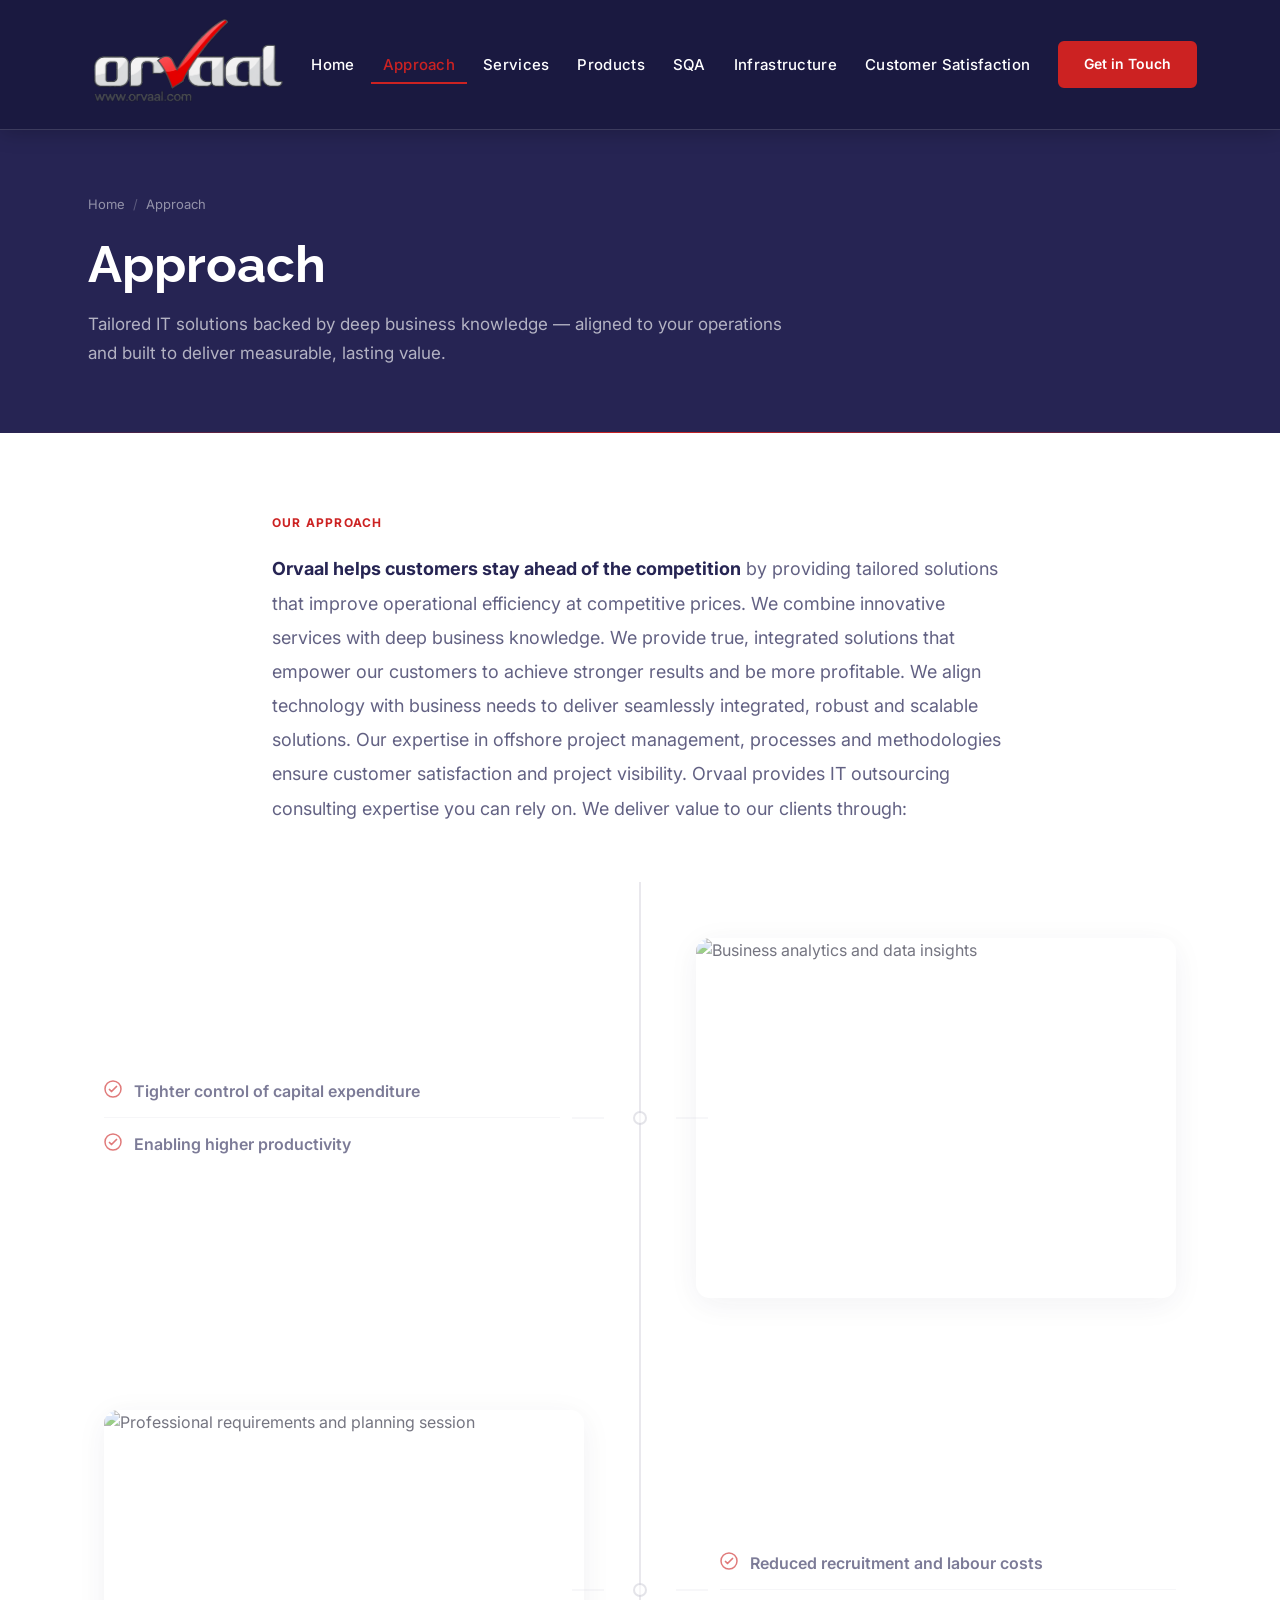
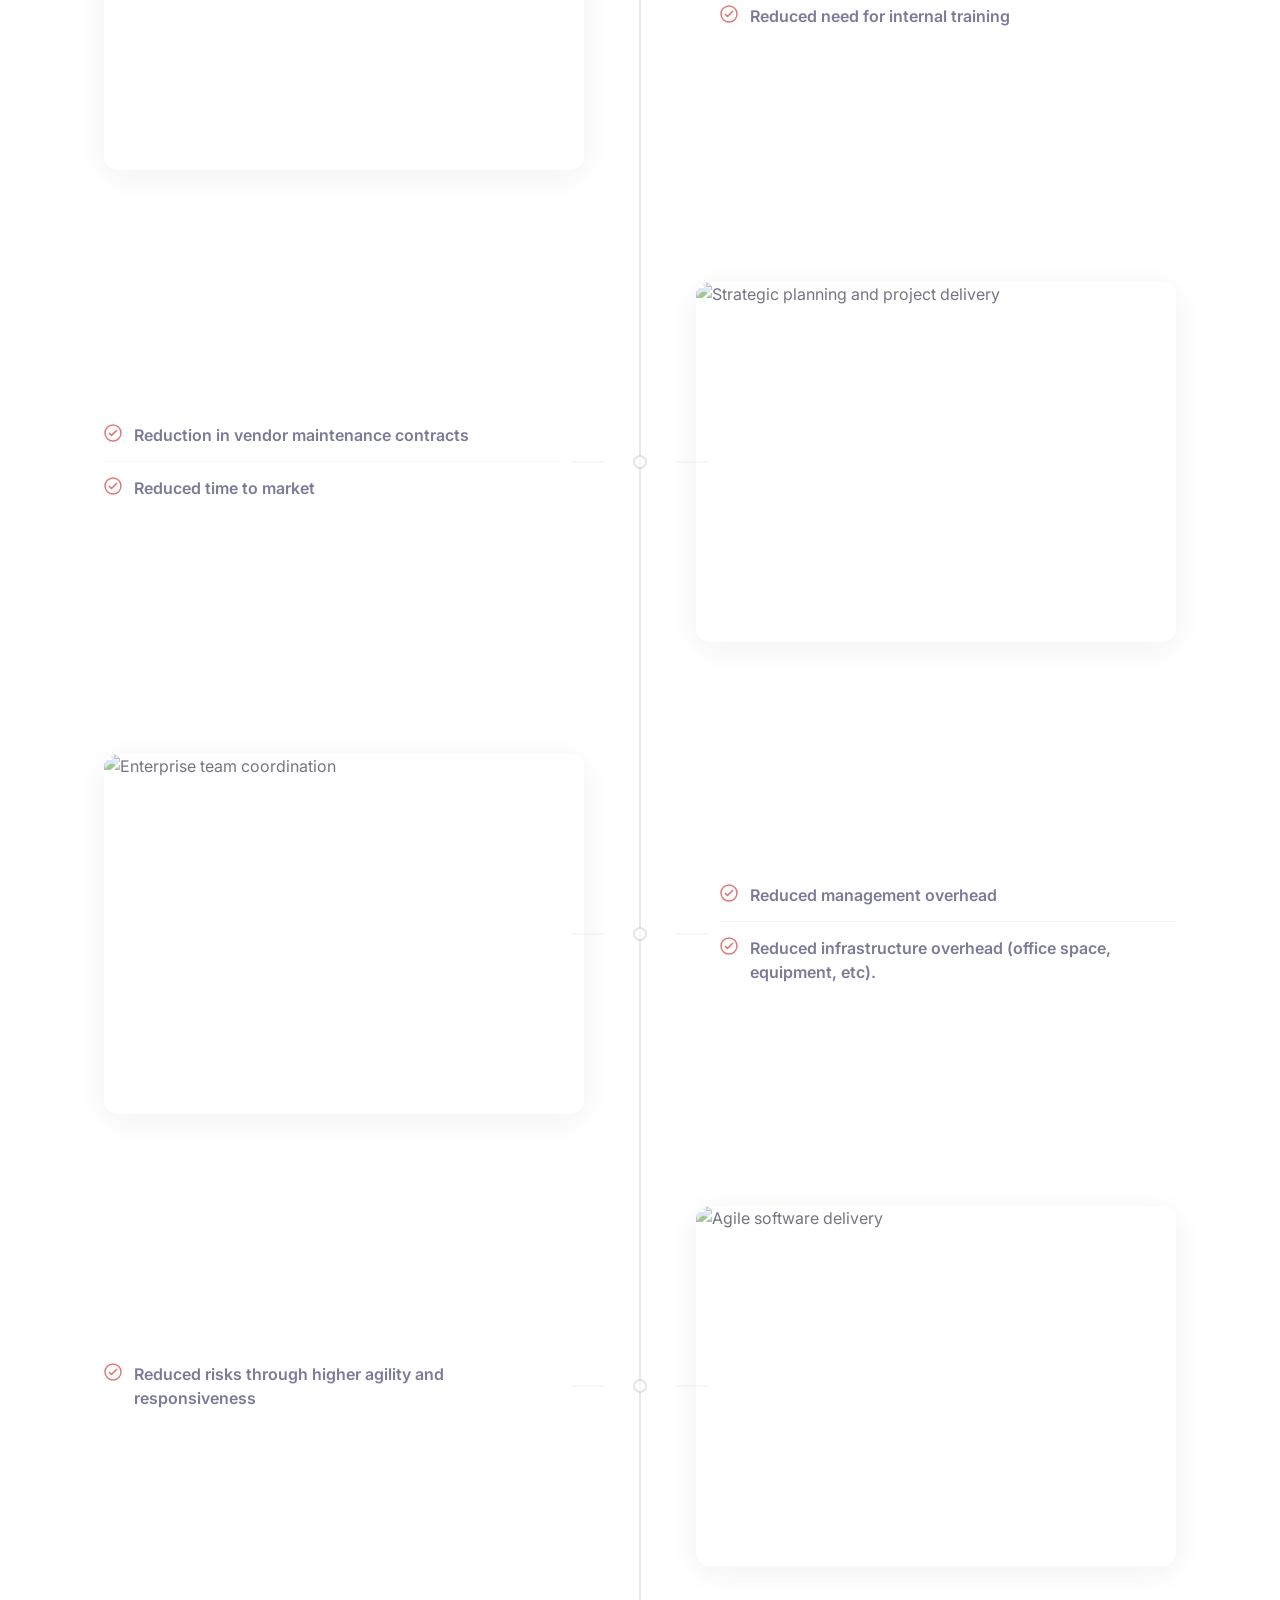
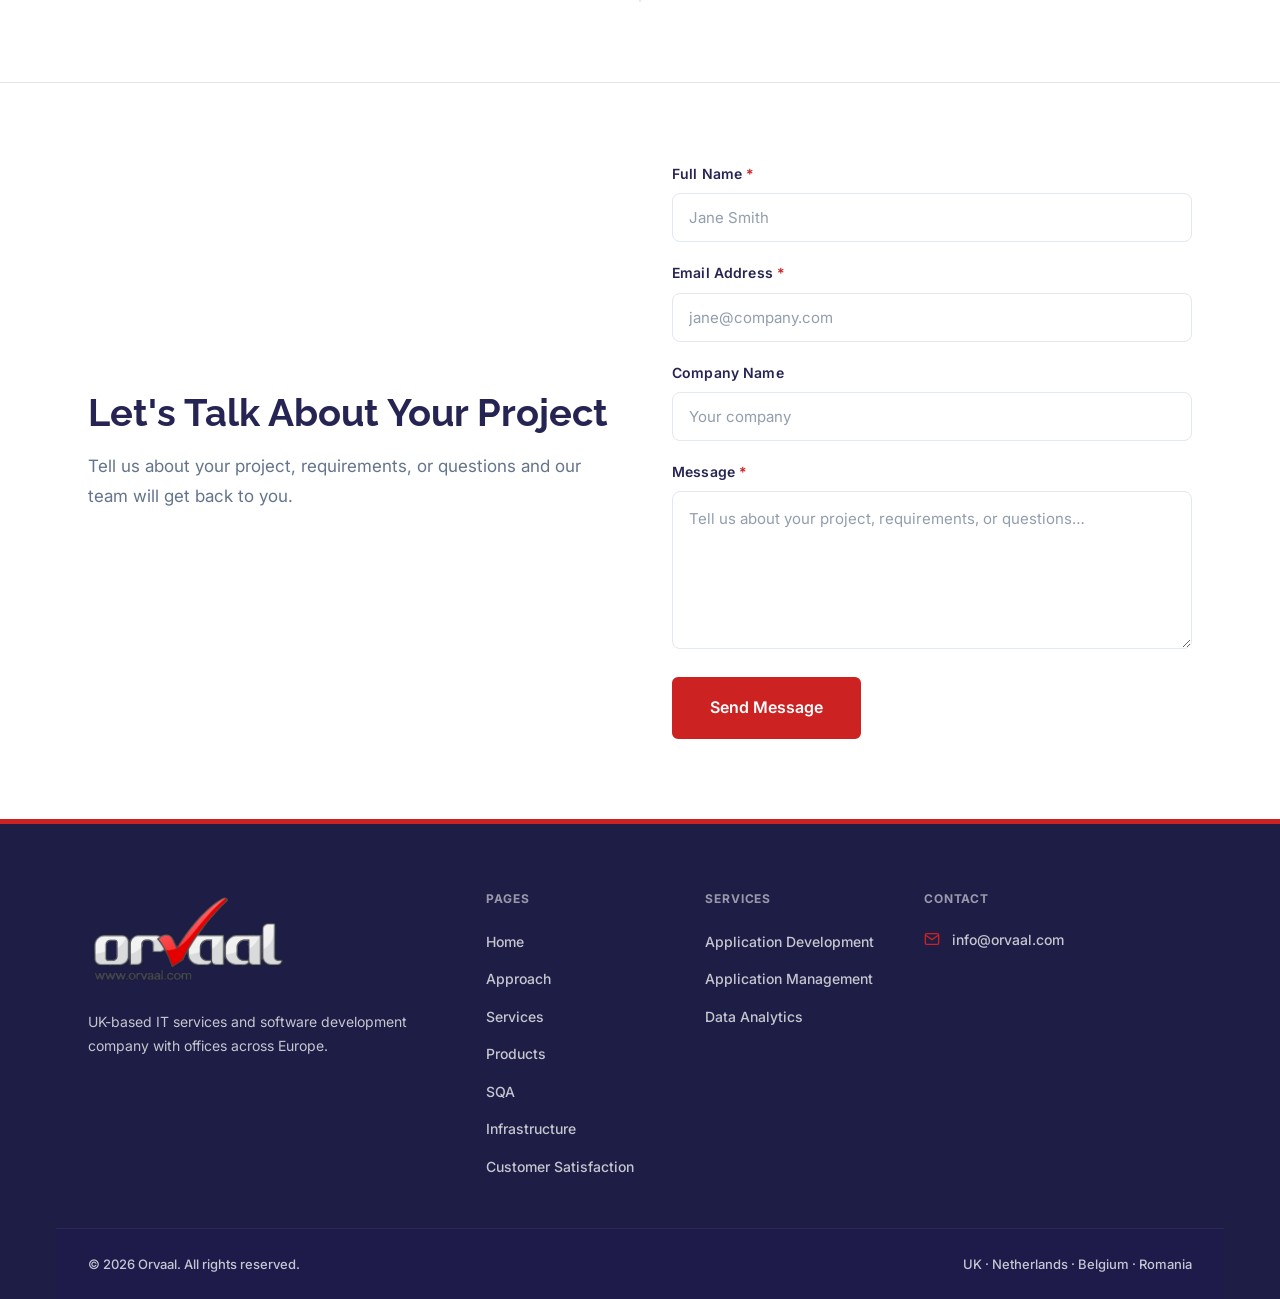
==== commit 6bda65f5: "Apply Orvaal client feedback and standardize lead forms Co-Authored-By: Claude Sonnet 4.6 <noreply@a" ====
--- a/approach.html
+++ b/approach.html
@@ -514,16 +514,36 @@
       </div>
     </section>
 
-    <!-- CTA -->
-    <!-- COPY PENDING CLIENT APPROVAL: heading and subtitle below require client-provided final wording -->
-    <section class="cta-banner cta-banner--light" aria-labelledby="cta-title">
+    <section class="lead-form-section" aria-labelledby="lf-heading-ap">
       <div class="container">
-        <div class="cta-banner__content">
-          <h2 class="cta-banner__title" id="cta-title">Let's Build Something Great</h2>
-          <p class="cta-banner__subtitle">Contact us to discuss how our approach can be applied to your next project.</p>
-          <div class="cta-banner__actions">
-            <a href="contact.html" class="btn btn--primary btn--lg">Get in Touch</a>
-            <a href="services.html" class="btn btn--outline-dark btn--lg">View Services</a>
+        <div class="lead-form-section__inner">
+          <div class="lead-form-section__intro">
+            <h2 class="lead-form-section__heading" id="lf-heading-ap">Let's Talk About Your Project</h2>
+            <p class="lead-form-section__copy">Tell us about your project, requirements, or questions and our team will get back to you.</p>
+          </div>
+          <div class="lead-form-section__form">
+            <form id="lead-form-approach" class="lead-form" action="contact-submit.php" method="post" novalidate>
+              <input type="hidden" name="source_page" value="approach" />
+              <div class="form-group">
+                <label class="form-label" for="lf-name-ap">Full Name <span aria-hidden="true">*</span></label>
+                <input class="form-control" type="text" id="lf-name-ap" name="full_name" placeholder="Jane Smith" autocomplete="name" required />
+              </div>
+              <div class="form-group">
+                <label class="form-label" for="lf-email-ap">Email Address <span aria-hidden="true">*</span></label>
+                <input class="form-control" type="email" id="lf-email-ap" name="email" placeholder="jane@company.com" autocomplete="email" required />
+              </div>
+              <div class="form-group">
+                <label class="form-label" for="lf-company-ap">Company Name</label>
+                <input class="form-control" type="text" id="lf-company-ap" name="company" placeholder="Your company" autocomplete="organization" />
+              </div>
+              <div class="form-group">
+                <label class="form-label" for="lf-message-ap">Message <span aria-hidden="true">*</span></label>
+                <textarea class="form-control" id="lf-message-ap" name="message" placeholder="Tell us about your project, requirements, or questions…" rows="5" required></textarea>
+              </div>
+              <div class="form-submit">
+                <button type="submit" class="btn btn--primary btn--lg">Send Message</button>
+              </div>
+            </form>
           </div>
         </div>
       </div>
--- a/css/style.css
+++ b/css/style.css
@@ -305,11 +305,14 @@
   margin-right: auto;
 }
 .hero__actions { display: flex; gap: var(--space-4); flex-wrap: wrap; align-items: center; justify-content: center; }
+/* Equal sizing + centered text for both hero CTAs */
+.hero__actions .btn { min-width: 206px; justify-content: center; }
 /* Ghost button scoped to hero — white outline on dark bg */
+/* border matches .btn base (2px) so both hero CTAs have identical computed height */
 .hero .btn--outline-dark {
   background: transparent;
   color: #ffffff;
-  border: 1.5px solid rgba(255,255,255,0.45);
+  border: 2px solid rgba(255,255,255,0.45);
 }
 .hero .btn--outline-dark:hover { background: #ffffff; color: #262453; border-color: #ffffff; }
 /* ---- Hero Stats Row (embedded in hero, Zapier-style) ---- */
@@ -618,8 +621,8 @@
   grid-template-columns: 1fr;
   gap: var(--space-6);
 }
-@media (min-width: 640px) { .products-grid { grid-template-columns: repeat(2, 1fr); } }
-@media (min-width: 1024px) { .products-grid { grid-template-columns: repeat(3, 1fr); } }
+@media (min-width: 640px)  { .products-grid { grid-template-columns: repeat(2, 1fr); } }
+@media (min-width: 1280px) { .products-grid { grid-template-columns: repeat(4, 1fr); } }
 
 .product-card {
   background: var(--color-white);
@@ -790,6 +793,45 @@
 .cta-banner--light .cta-banner__subtitle { color: var(--color-text-muted); }
 .cta-banner--light .cta-banner__email { color: var(--color-text-muted); }
 .cta-banner--light .cta-banner__email:hover { color: var(--color-accent); }
+
+/* ---- Lead Form Section — standardized page CTA ---- */
+.lead-form-section {
+  background: var(--color-white);
+  border-top: 1px solid #E5E5E5;
+  border-bottom: 3px solid var(--color-accent);
+  padding: var(--space-20) 0;
+}
+.lead-form-section__inner {
+  display: grid;
+  grid-template-columns: 1fr 1fr;
+  gap: clamp(40px, 5vw, 64px);
+  align-items: center;
+}
+.lead-form-section__heading {
+  font-family: var(--font-serif);
+  font-size: clamp(1.75rem, 3vw, 2.5rem);
+  font-weight: 700;
+  color: var(--color-primary);
+  margin-bottom: var(--space-4);
+  line-height: 1.2;
+}
+.lead-form-section__copy {
+  font-size: 1.0625rem;
+  color: var(--color-text-muted);
+  line-height: 1.75;
+}
+.lead-form {
+  display: flex;
+  flex-direction: column;
+  gap: var(--space-5);
+}
+@media (max-width: 900px) {
+  .lead-form-section__inner { grid-template-columns: 1fr; gap: var(--space-10); }
+}
+@media (max-width: 640px) {
+  .lead-form-section { padding: var(--space-16) 0; }
+  .lead-form-section .form-submit .btn { width: 100%; justify-content: center; }
+}
 
 /* ---- Footer ---- */
 .footer { background: #1e1d45; padding: var(--space-16) 0 0; border-top: 2px solid var(--color-accent); }
@@ -929,6 +971,7 @@
   border-radius: 50%;
   display: flex; align-items: center; justify-content: center;
   margin: 0 auto var(--space-6);
+  color: #fff;
 }
 .contact-success__title { font-family: var(--font-serif); font-size: 1.75rem; font-weight: 700; color: var(--color-primary); margin-bottom: var(--space-3); }
 .contact-success__text { color: var(--color-text-muted); font-size: 1rem; line-height: 1.75; }
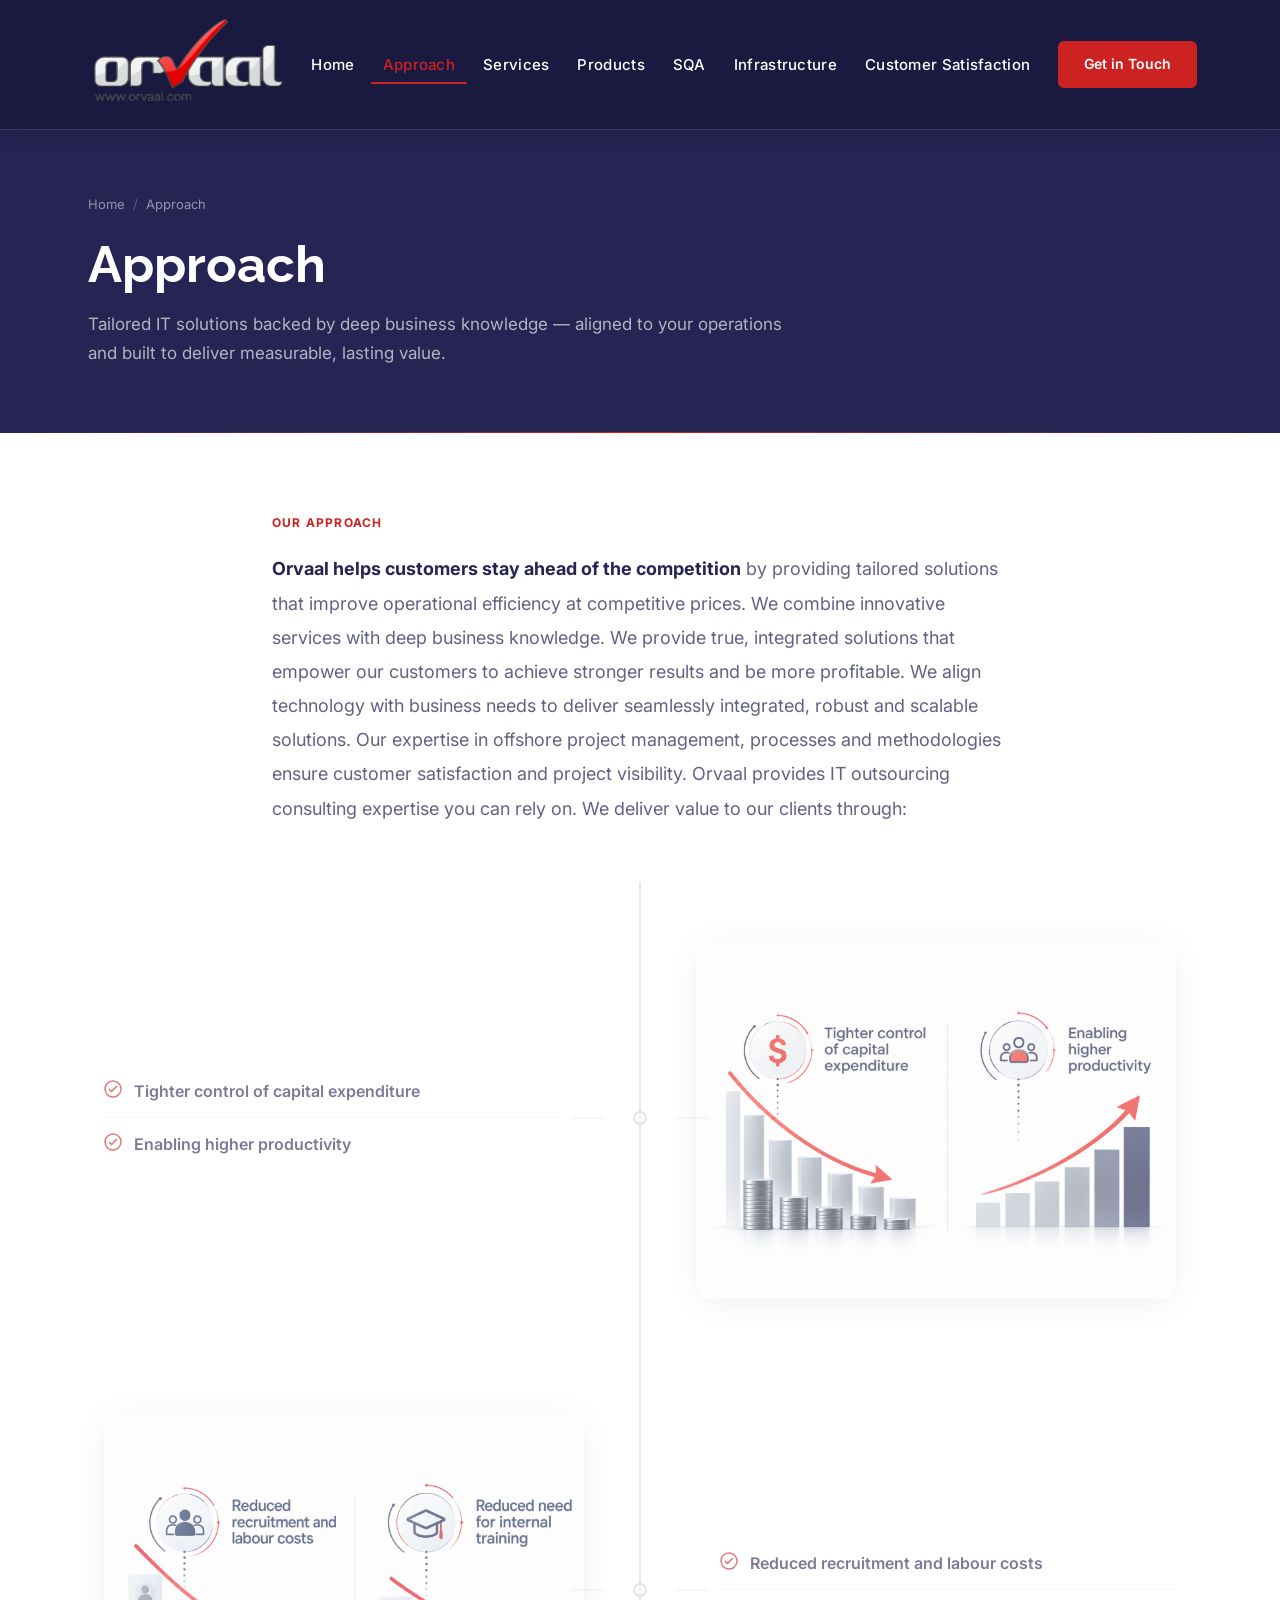
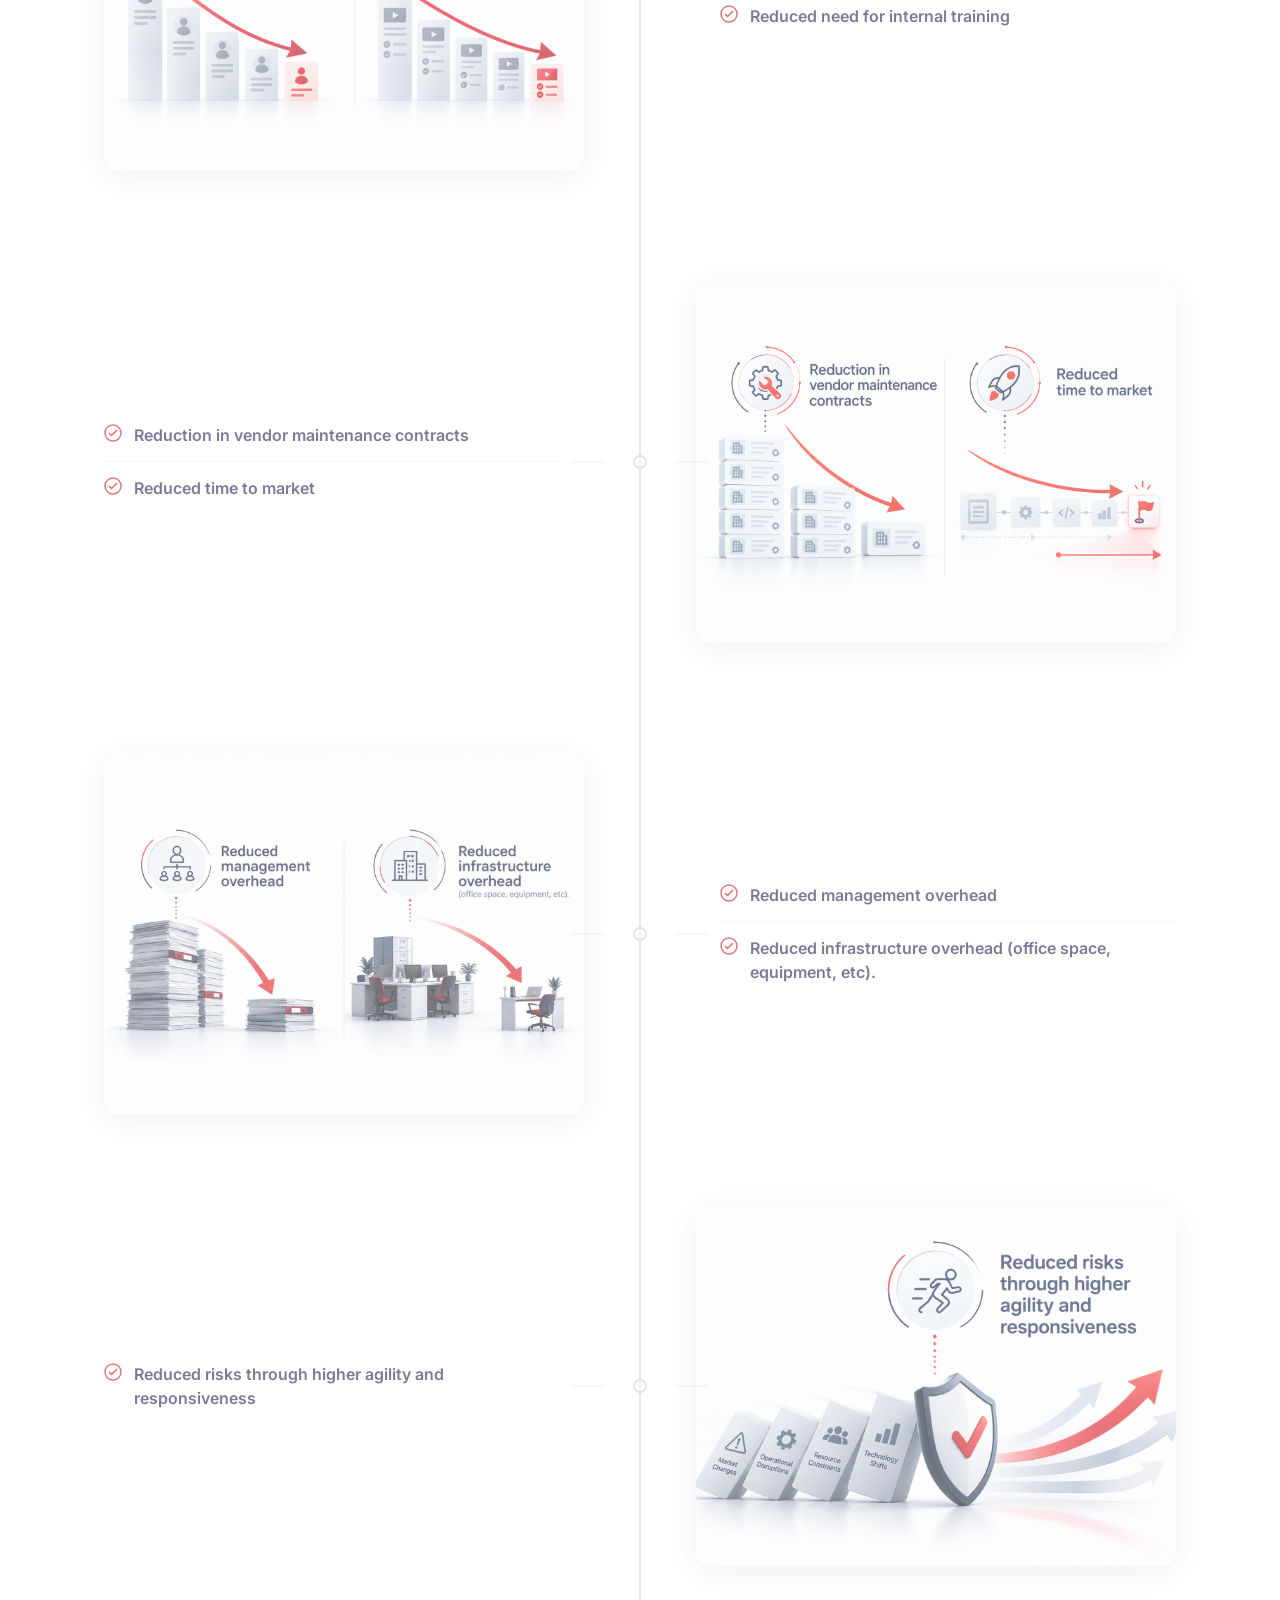
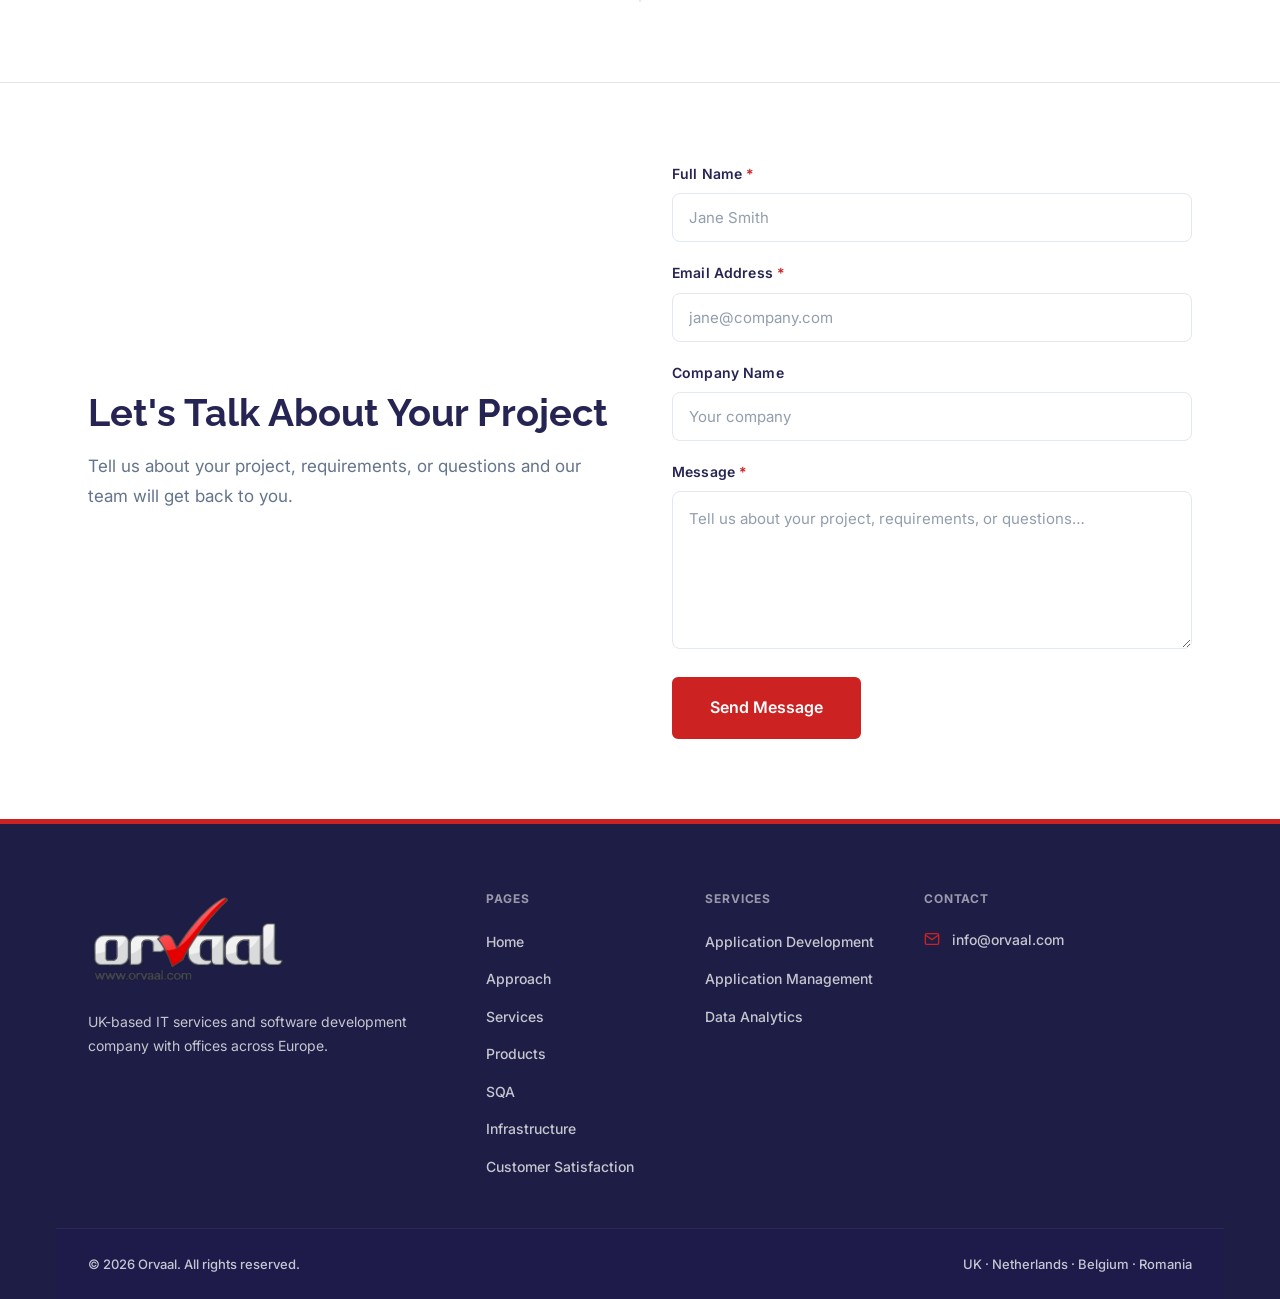
==== commit 69ca72ee: "Update Orvaal website imagery Replace all Unsplash stock photos with custom branded infographics acr" ====
--- a/approach.html
+++ b/approach.html
@@ -392,7 +392,7 @@
             </div>
             <div class="timeline-block__media">
               <div class="timeline-media__card">
-                <img src="https://images.unsplash.com/photo-1551288049-bebda4e38f71?w=800&q=85&auto=format&fit=crop" alt="Business analytics and data insights" width="800" height="600" />
+                <img src="assets/images/approach-capex-productivity.png" alt="Tighter control of capital expenditure and enabling higher productivity" width="800" height="600" />
               </div>
             </div>
           </div>
@@ -422,7 +422,7 @@
             </div>
             <div class="timeline-block__media">
               <div class="timeline-media__card">
-                <img src="https://images.unsplash.com/photo-1552664730-d307ca884978?w=800&q=85&auto=format&fit=crop" alt="Professional requirements and planning session" width="800" height="600" />
+                <img src="assets/images/approach-recruitment-training.png" alt="Reduced recruitment and labour costs, reduced need for internal training" width="800" height="600" />
               </div>
             </div>
           </div>
@@ -452,7 +452,7 @@
             </div>
             <div class="timeline-block__media">
               <div class="timeline-media__card">
-                <img src="https://images.unsplash.com/photo-1454165804606-c3d57bc86b40?w=800&q=85&auto=format&fit=crop" alt="Strategic planning and project delivery" width="800" height="600" />
+                <img src="assets/images/approach-vendor-timetomarket.png" alt="Reduction in vendor maintenance contracts and reduced time to market" width="800" height="600" />
               </div>
             </div>
           </div>
@@ -482,7 +482,7 @@
             </div>
             <div class="timeline-block__media">
               <div class="timeline-media__card">
-                <img src="https://images.unsplash.com/photo-1522071820081-009f0129c71c?w=800&q=85&auto=format&fit=crop" alt="Enterprise team coordination" width="800" height="600" />
+                <img src="assets/images/approach-management-infrastructure.png" alt="Reduced management overhead and reduced infrastructure overhead" width="800" height="600" />
               </div>
             </div>
           </div>
@@ -505,7 +505,7 @@
             </div>
             <div class="timeline-block__media">
               <div class="timeline-media__card">
-                <img src="https://images.unsplash.com/photo-1461749280684-dccba630e2f6?w=800&q=85&auto=format&fit=crop" alt="Agile software delivery" width="800" height="600" />
+                <img src="assets/images/approach-agility-responsiveness.png" alt="Reduced risks through higher agility and responsiveness" width="800" height="600" />
               </div>
             </div>
           </div>
--- a/css/style.css
+++ b/css/style.css
@@ -340,7 +340,14 @@
   letter-spacing: 0.02em;
 }
 @media (max-width: 600px) {
-  .hero__stats { gap: var(--space-6); }
+  /* Stacked centered CTAs — equal width, capped so they don't dominate the hero */
+  .hero__actions { flex-direction: column; align-items: center; }
+  .hero__actions .btn { width: min(100%, 290px); }
+  .hero__stats {
+    display: grid;
+    grid-template-columns: repeat(2, minmax(0, 1fr));
+    gap: var(--space-6);
+  }
   .hero__stat-number { font-size: 1.5rem; }
 }
 
@@ -831,6 +838,9 @@
 @media (max-width: 640px) {
   .lead-form-section { padding: var(--space-16) 0; }
   .lead-form-section .form-submit .btn { width: 100%; justify-content: center; }
+  /* Mobile: clearer vertical hierarchy — heading > copy > form */
+  .lead-form-section__heading { margin-bottom: var(--space-5); }
+  .lead-form-section__copy { margin-bottom: var(--space-4); }
 }
 
 /* ---- Footer ---- */
